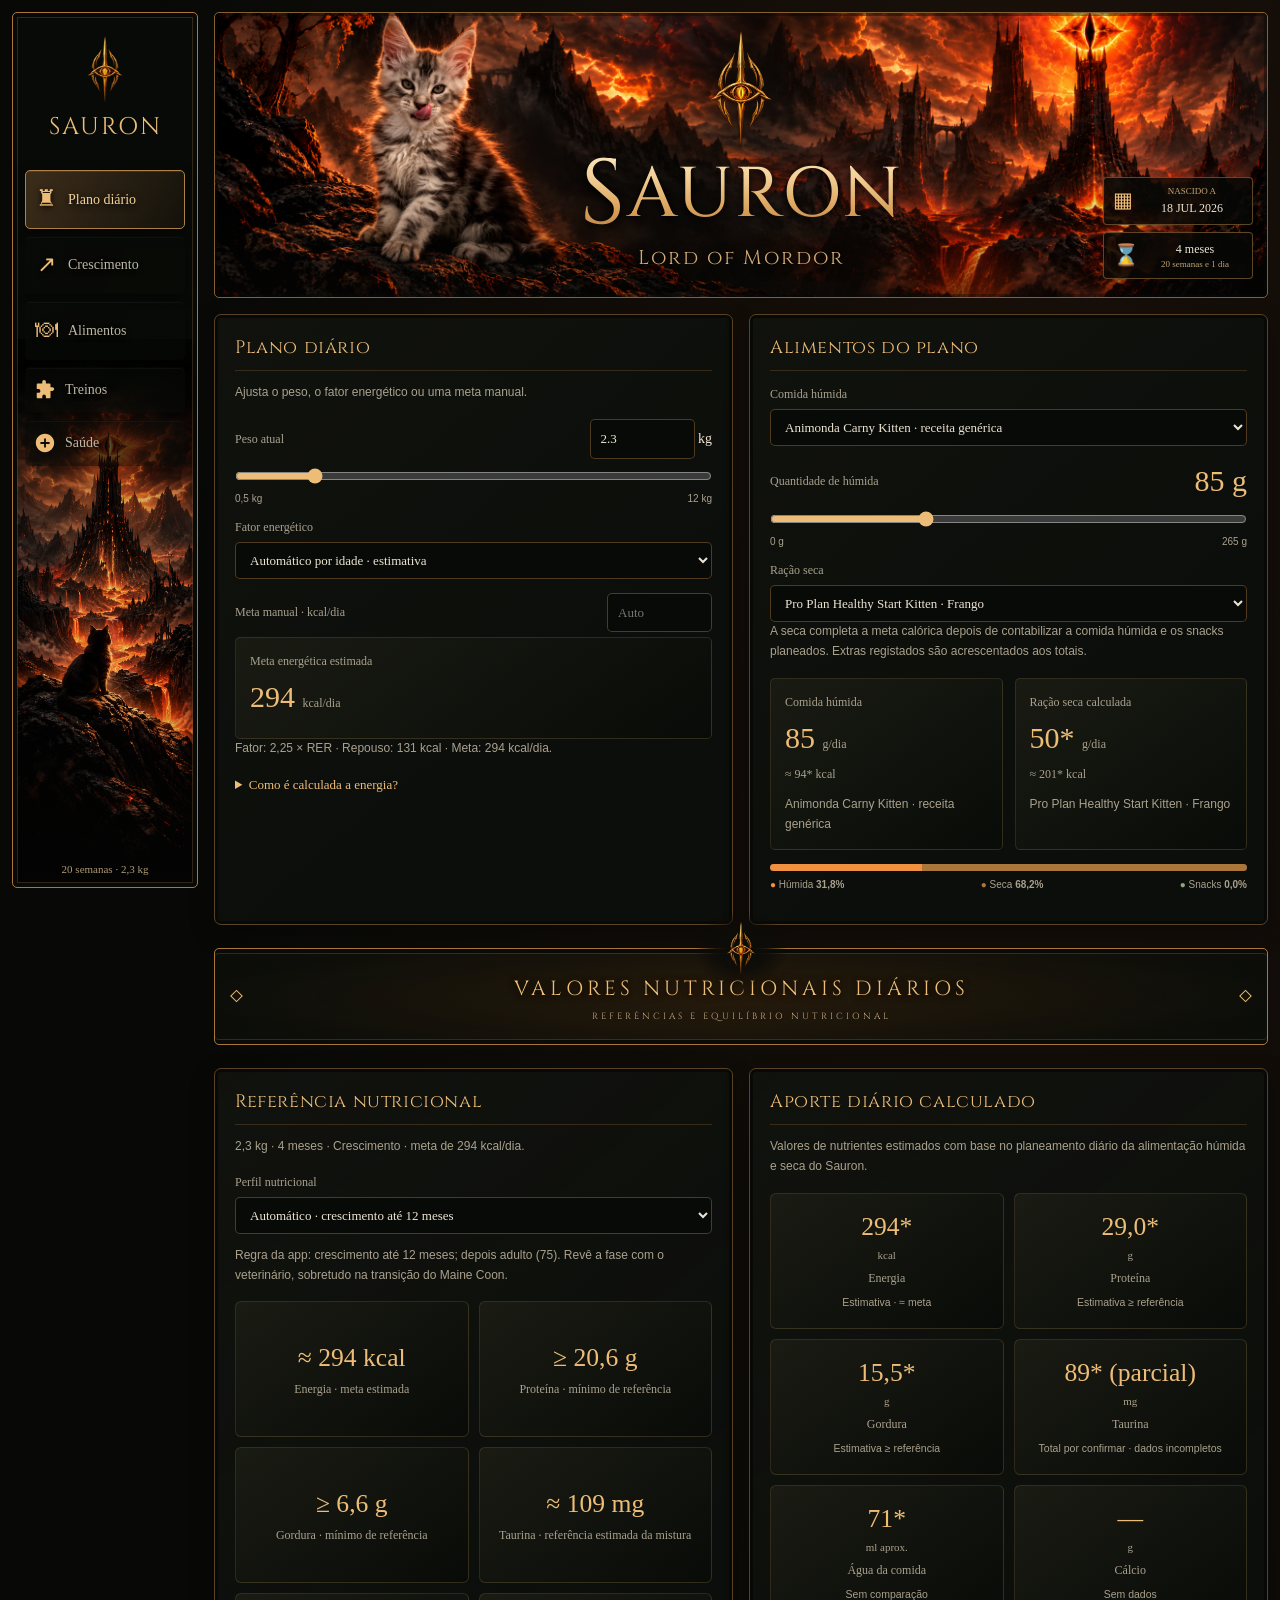
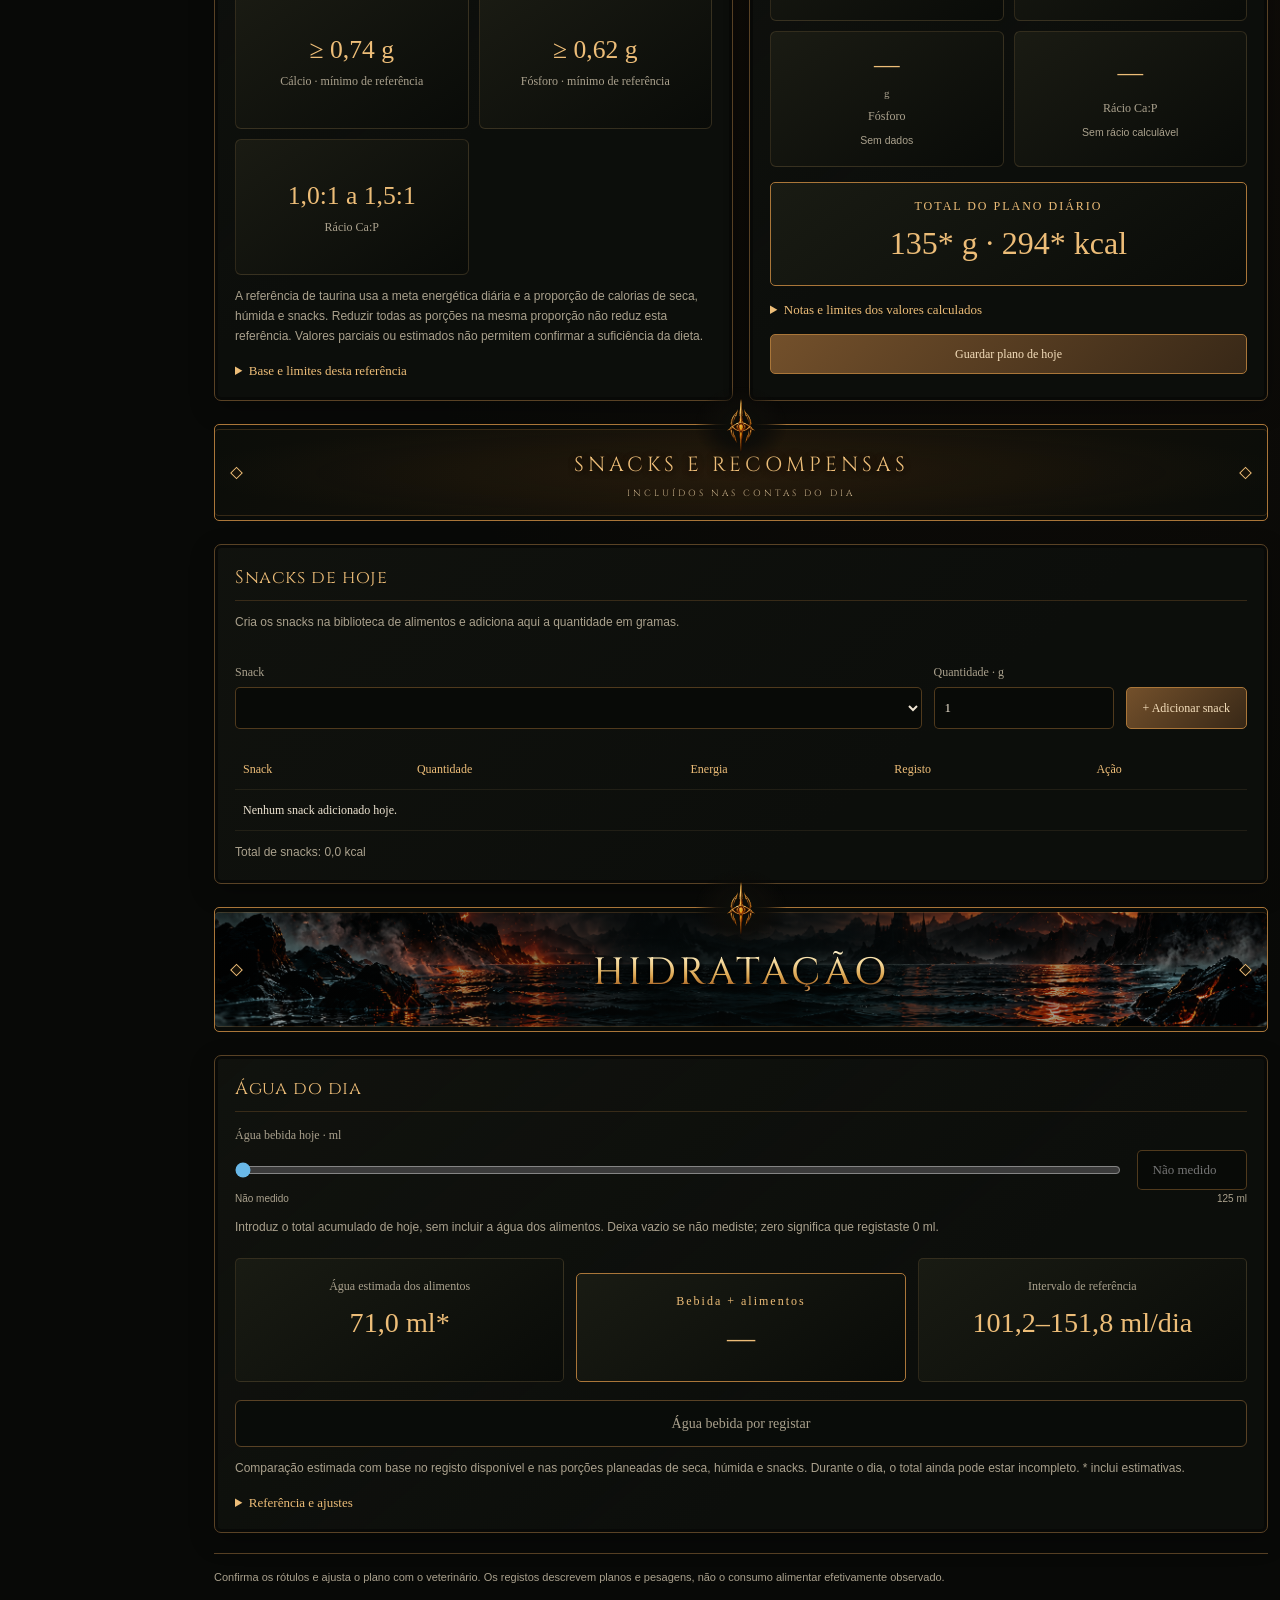
==== Sauron.html @ 5e77c716 "Initial commit" ====
<!DOCTYPE html>
<html lang="pt-PT">
<head>
  <meta charset="UTF-8">
  <meta name="viewport" content="width=device-width, initial-scale=1">

  <title>Sauron · Nutrição e Crescimento</title>

  <link rel="preconnect" href="https://fonts.googleapis.com">
  <link rel="preconnect" href="https://fonts.gstatic.com" crossorigin>
  <link
    href="https://fonts.googleapis.com/css2?family=Cinzel:wght@400;500;600&display=swap"
    rel="stylesheet"
  >

  <link rel="stylesheet" href="./Sauron.css">
</head>

<body>
  <!-- Símbolo partilhado -->
  <svg
    class="royal-symbol-library"
    xmlns="http://www.w3.org/2000/svg"
    aria-hidden="true"
  >
    <defs>
      <symbol id="royal-eye" viewBox="0 0 80 110">
        <image
            href="./sauron-eye.png"
            x="0"
            y="0"
            width="80"
            height="110"
            preserveAspectRatio="xMidYMid meet"
        />
        </symbol>
    </defs>
  </svg>

  <div class="app-shell">

    <!-- MENU LATERAL -->
    <aside class="royal-sidebar" aria-label="Menu do Sauron">
      <div class="royal-brand">
        <svg
            class="royal-emblem"
            viewBox="0 0 80 110"
            aria-hidden="true"
        >
            <use href="#royal-eye"></use>
        </svg>

        <div class="royal-brand-name">SAURON</div>
        </div>

      <nav class="royal-nav" aria-label="Navegação principal">
        <button
          type="button"
          data-tab="plan"
          class="active"
          aria-pressed="true"
        >
          <span aria-hidden="true">♜</span>
          Plano diário
        </button>

        <button
          type="button"
          data-tab="growth"
          aria-pressed="false"
        >
          <span aria-hidden="true">↗</span>
          Crescimento
        </button>

        <button
          type="button"
          data-tab="foods"
          aria-pressed="false"
        >
          <span aria-hidden="true">🍽</span>
          Alimentos
        </button>
        <button
            type="button"
            data-tab="training"
            aria-pressed="false"
            >
            <svg
            class="nav-puzzle"
            viewBox="0 0 24 24"
            fill="currentColor"
            aria-hidden="true"
            >
            <path d="
                M20 13h-2v7a1 1 0 0 1-1 1h-4v-2
                a2 2 0 0 0-4 0v2H4a1 1 0 0 1-1-1v-5h2
                a2 2 0 0 0 0-4H3V6a1 1 0 0 1 1-1h5V3
                a2 2 0 0 1 4 0v2h4a1 1 0 0 1 1 1v3h2
                a2 2 0 0 1 0 4Z
            "/>
            </svg>
            Treinos
            </button>

        <button
          type="button"
          data-tab="health"
          aria-pressed="false"
        >
          <svg class="nav-puzzle" viewBox="0 0 24 24" fill="currentColor" aria-hidden="true">
            <path d="M12 2C6.48 2 2 6.48 2 12s4.48 10 10 10 10-4.48 10-10S17.52 2 12 2zm5 11h-4v4h-2v-4H7v-2h4V7h2v4h4v2z"/>
          </svg>
          Saúde
        </button>
      </nav>

      <div class="royal-sidebar-scene">
        <img
          src="./vertical-banner.png"
          alt="Um gato contempla uma torre numa paisagem vulcânica"
        >

      </div>

      <p class="royal-live">
        <span id="ageWeeks">—</span>
        ·
        <span id="weightTop">—</span>
      </p>
    </aside>

    <!-- CONTEÚDO PRINCIPAL -->
    <main class="app-main">

      <header class="hero royal-hero" id="mainHero">
        <div class="royal-heading">
          <img
            id="headerEye"
            src="./sauron-eye.png"
            alt=""
            aria-hidden="true"
            >

          <h1>Sauron</h1>

          <div class="royal-subtitle">
            Lord of Mordor 
          </div>

        </div>

        <div class="royal-details">
          <div class="royal-badge">
            <span class="royal-badge-icon" aria-hidden="true">▦</span>

            <div>
              <small>NASCIDO A</small>
              <strong>18 JUL 2026</strong>
            </div>
          </div>

          <div class="royal-badge">
            <span class="royal-badge-icon" aria-hidden="true">⌛</span>

            <div>
              <strong id="ageTop">—</strong>
              <small id="weeksTop">—</small>
            </div>
          </div>
        </div>

      </header>

      <p id="appStatus" class="note" role="status"></p>

      <!-- PÁGINA: PLANO -->
      <div class="view plan-grid" data-view="plan" id="view-plan">

        <section class="card" id="planSettings">
          <h2>Plano diário</h2>

          <p class="hint">
            Ajusta o peso, o fator energético ou uma meta manual.
          </p>

          <div class="row">
            <label for="weightInput">Peso atual</label>

            <span>
              <input
                type="number"
                id="weightInput"
                min="0.5"
                max="12"
                step="0.1"
                value="2.3"
              >
              kg
            </span>
          </div>

          <input
            type="range"
            id="weight"
            aria-label="Peso atual em quilogramas"
            min="0.5"
            max="12"
            step="0.1"
            value="2.3"
          >

          <div class="ends">
            <span>0,5 kg</span>
            <span>12 kg</span>
          </div>

          <label for="factor">Fator energético</label>

         <select id="factor">
        <option value="auto">Automático por idade · estimativa</option>

        <option value="3">3,0 × RER · Crescimento rápido / ajuste manual</option>
        <option value="2.7">2,7 × RER</option>
        <option value="2.5">2,5 × RER · Até aos 4 meses</option>
        <option value="2.25">2,25 × RER · Dos 4 aos 6 meses</option>
        <option value="2.2">2,2 × RER</option>
        <option value="2">2,0 × RER · Dos 6 aos 9 meses</option>
        <option value="1.8">1,8 × RER</option>
        <option value="1.75">1,75 × RER · Dos 9 aos 12 meses</option>
        <option value="1.6">1,6 × RER · 12–18 meses</option>
        <option value="1.4">1,4 × RER · 18–24 meses / adulto ativo</option>
        <option value="1.2">1,2 × RER · Adulto esterilizado (manutenção)</option>
        </select>

          <div class="row">
            <label for="customCal">Meta manual · kcal/dia</label>
            <input
              type="number"
              id="customCal"
              min="1"
              step="any"
              placeholder="Auto"
            >
          </div>

        

          <div class="box">
            <div class="lab">Meta energética estimada</div>

            <div class="big">
              <span id="goalCalories">—</span>
              <small>kcal/dia</small>
            </div>
          </div>

          <p id="factorInfo" class="hint"></p>

          <details>
            <summary>Como é calculada a energia?</summary>
            <p class="note">
              RER = 70 × peso em kg elevado a 0,75.
              O modo automático aplica os fatores indicativos
              da v3 conforme a idade. A meta manual substitui
              esse cálculo. Ajusta o plano com o veterinário.
            </p>
          </details>
        </section>

        <section class="card" id="planFood">
          <h2>Alimentos do plano</h2>

          <label for="wetType">Comida húmida</label>
          <select id="wetType"></select>

          <div class="row">
            <label for="wet">Quantidade de húmida</label>
            <span class="big" id="wetLabel">85 g</span>
          </div>

          <input
            type="range"
            id="wet"
            min="0"
            max="400"
            step="5"
            value="85"
          >

          <div class="ends">
        <span>0 g</span>
        <span id="wetMaxLabel">—</span>
        </div>

          <label for="dryType">Ração seca</label>
          <select id="dryType"></select>

          <p class="hint">
            A seca completa a meta calórica depois de contabilizar
            a comida húmida e os snacks planeados.
            Extras registados são acrescentados aos totais.
          </p>

          <div class="grid">
            <div class="box">
              <div class="lab">Comida húmida</div>

              <div class="big">
                <span id="wetGrams">—</span>
                <small>g/dia</small>
              </div>

              <div id="wetEnergy" class="lab">—</div>
              <p id="wetName" class="note"></p>
            </div>

            <div class="box">
              <div class="lab">Ração seca calculada</div>

              <div class="big">
                <span id="dryGrams">—</span>
                <small>g/dia</small>
              </div>

              <div id="dryEnergy" class="lab">—</div>
              <p id="dryName" class="note"></p>
            </div>
          </div>

          <div class="bar" aria-hidden="true">
            <i id="wetBar"></i>
            <i id="dryBar"></i>
            <i id="snackBar"></i>
            </div>

            <div class="ends">
            <span>
                <span style="color: var(--fire)">●</span>
                Húmida <b id="wetPercent">—</b>
            </span>

            <span>
                <span style="color: var(--gold2)">●</span>
                Seca <b id="dryPercent">—</b>
            </span>

            <span>
                <span style="color: #88a879">●</span>
                Snacks <b id="snackPercent">—</b>
            </span>
            </div>

        
        </section>

        <div class="royal-divider">
        <span class="royal-divider-mark" aria-hidden="true">
            <svg viewBox="0 0 80 110" focusable="false">
            <use href="#royal-eye"></use>
            </svg>
        </span>

        <p class="royal-divider-title">
            Valores nutricionais diários
        </p>

        <p class="royal-divider-subtitle">
            Referências e equilíbrio nutricional
        </p>
        </div>

        <section class="card" id="planReference" aria-labelledby="referenceTitle">
          <div class="panel-heading">
            <h2 id="referenceTitle">Referência nutricional</h2>
          </div>
          <p id="referenceSummary" class="hint"></p>
          <label for="nutrientProfile">Perfil nutricional</label>
          <select id="nutrientProfile">
            <option value="auto">Automático · crescimento até 12 meses</option>
            <option value="growth">Crescimento · seleção manual</option>
            <option value="adult75">Adulto · menor necessidade energética (75)</option>
            <option value="adult100">Adulto · necessidade energética padrão (100)</option>
          </select>
          <p id="profileNote" class="note"></p>
          <div class="scroll">
            <table class="nutrition-table reference-table">
              <caption>Equivalentes diários para a meta energética selecionada</caption>
              <thead><tr><th scope="col">Nutriente</th><th scope="col">Referência / dia</th></tr></thead>
              <tbody id="referenceRows"></tbody>
            </table>
          </div>
          <p class="note">
            A referência de taurina usa a meta energética diária
            e a proporção de calorias de seca, húmida e snacks.
            Reduzir todas as porções na mesma proporção não reduz
            esta referência. Valores parciais ou estimados não
            permitem confirmar a suficiência da dieta.
            </p>
          <details class="reference-method">
            <summary>Base e limites desta referência</summary>
            <p class="note">Os nutrientes são calculados a partir dos níveis mínimos recomendados pela FEDIAF por 1000 kcal e da meta energética escolhida. São equivalentes calculados para comparação, não uma prescrição individual nem metas máximas.</p>
            <p class="note">A meta energética mantém os fatores indicativos da app. Esses fatores não são apresentados como recomendações FEDIAF. Não é aplicado um multiplicador extra por raça. A fase de crescimento de um Maine Coon deve ser revista individualmente; os 12 meses são apenas a regra automática desta app.</p>
            <p class="note">Nos perfis adultos, 75 e 100 identificam as colunas FEDIAF de necessidade energética em kcal/kg de peso elevado a 0,67; não são doses diárias fixas. A seleção do perfil não altera a meta energética.</p>
            <p class="note">
  <strong>Porque varia a referência de taurina?</strong><br>
  A FEDIAF distingue alimentos secos de húmidos enlatados.
  No perfil de crescimento, recomenda pelo menos
  250 mg por 1.000 kcal nos secos e
  630 mg por 1.000 kcal nos enlatados.
  São níveis para formulação de alimentos completos,
  não doses diárias fixas específicas para Maine Coons.
</p>

<p class="note">
  A referência superior nos enlatados está relacionada
  com efeitos do processamento e da digestão sobre
  a disponibilidade da taurina, não apenas com
  a quantidade de água do alimento.
</p>

<p class="note">
  <strong>Como calculamos a mistura?</strong><br>
  A app pondera as referências pelas calorias de cada
  formato e aplica o resultado à meta energética diária.
  Esta ponderação é uma aproximação da app, não uma
  fórmula individual validada pela FEDIAF.
  Os snacks entram conforme o formato registado.
</p>

<p class="note">
  Se não existirem porções com calorias válidas,
  usamos provisoriamente a maior referência do perfil.
  Um formato desconhecido também usa a referência
  da húmida. Estas são escolhas prudenciais da app,
  não recomendações adicionais da FEDIAF.
</p>

<p class="note">
  <strong>Referência não significa consumo confirmado.</strong><br>
  A taurina adicionada indicada nos aditivos não corresponde
  necessariamente à taurina total do alimento.
  Quando faltam dados ou existe uma estimativa de taurina
  natural, a comparação mantém essa incerteza.
</p>

<p class="note">
  <a
    href="https://europeanpetfood.org/wp-content/uploads/2025/09/FEDIAF-Nutritional-Guidelines_2025-ONLINE.pdf#page=60"
    target="_blank"
    rel="noopener noreferrer"
  >
    Porque diferem os formatos? FEDIAF 2025 · secção 7.3,
    página 60
  </a>
</p>
            <p class="note"><a href="https://europeanpetfood.org/wp-content/uploads/2025/09/FEDIAF-Nutritional-Guidelines_2025-ONLINE.pdf" target="_blank" rel="noopener noreferrer">Fonte: FEDIAF 2025 · tabela III-4b, página 19</a></p>
          </details>
        </section>

        <section class="card" id="planNutrients" aria-labelledby="intakeTitle">
          <div class="panel-heading">
            <h2 id="intakeTitle">Aporte diário calculado</h2>
          </div>
          <p class="hint">Valores de nutrientes estimados com base no planeamento diário da alimentação húmida e seca do Sauron.</p>
          <div class="scroll">
            <table class="nutrition-table intake-table">
              <caption>Aporte do plano e comparação numérica</caption>
              <thead><tr><th scope="col">Nutriente</th><th scope="col">Aporte / dia</th><th scope="col">Leitura</th></tr></thead>
              <tbody>
                <tr><th scope="row">Energia</th><td><b id="calories">—</b> kcal</td><td id="checkEnergy">—</td></tr>
                <tr><th scope="row">Proteína</th><td><b id="protein">—</b> g</td><td id="checkProtein">—</td></tr>
                <tr><th scope="row">Gordura</th><td><b id="fat">—</b> g</td><td id="checkFat">—</td></tr>
                <tr><th scope="row">Taurina</th><td><b id="taurine">—</b> mg</td><td id="checkTaurine">—</td></tr>
                <tr><th scope="row">Água da comida</th><td><b id="water">—</b> ml aprox.</td><td id="checkWater">Sem comparação</td></tr>
                <tr><th scope="row">Cálcio</th><td><b id="calcium">—</b> g</td><td id="checkCalcium">—</td></tr>
                <tr><th scope="row">Fósforo</th><td><b id="phosphorus">—</b> g</td><td id="checkPhosphorus">—</td></tr>
                <tr><th scope="row">Rácio Ca:P</th><td><b id="ratio">—</b></td><td id="checkRatio">—</td></tr>
              </tbody>
            </table>
          </div>
          <div class="box total">
            <div class="lab">TOTAL DO PLANO DIÁRIO</div>
            <div class="big"><span id="totalGrams">—</span> g · <span id="totalCalories">—</span> kcal</div>
          </div>
          <details class="reference-method">
        <summary>Notas e limites dos valores calculados</summary>

        <p class="note nutrition-legend">
            * inclui estimativas. “Parcial” significa que faltam dados;
            não equivale a uma carência. A comparação não avalia todos
            os nutrientes nem valida a dieta completa.
        </p>

        <p id="notice" class="note" role="status"></p>
        </details>
                    <button type="button" id="savePlan">Guardar plano de hoje</button>
        </section>

        <div class="royal-divider" id="snackDivider">
  <span class="royal-divider-mark" aria-hidden="true">
    <svg viewBox="0 0 80 110" focusable="false">
      <use href="#royal-eye"></use>
    </svg>
  </span>

  <p class="royal-divider-title">
    Snacks e recompensas
  </p>

  <p class="royal-divider-subtitle">
    Incluídos nas contas do dia
  </p>
</div>

        <section class="card full" id="planSnacks"
                 aria-labelledby="snacksTitle">
          <h2 id="snacksTitle">Snacks de hoje</h2>

          <p class="hint">
            Cria os snacks na biblioteca de alimentos e adiciona aqui
            a quantidade em gramas.
          </p>

          <form id="snackForm">
            <div>
                <label for="snackFood">Snack</label>
                <select id="snackFood" required></select>
            </div>

            <div>
                <label for="snackGrams">Quantidade · g</label>
                <input
                id="snackGrams"
                type="number"
                min="0.1"
                max="1000"
                step="any"
                value="1"
                required
                >
            </div>

            <button type="submit" id="addSnackButton">
                + Adicionar snack
            </button>
            </form>

            <div class="scroll snack-table">
            <table>
                <thead>
                <tr>
                    <th>Snack</th>
                    <th>Quantidade</th>
                    <th>Energia</th>
                    <th>Registo</th>
                    <th>Ação</th>
                </tr>
                </thead>
                <tbody id="snackRows"></tbody>
            </table>
            </div>

            <p id="snackSummary" class="note" aria-live="polite"></p>
        </section>

        <!-- SEPARADOR: HIDRATAÇÃO -->
        <div class="royal-divider" id="hydrationDivider">
          <span class="royal-divider-mark" aria-hidden="true">
            <svg viewBox="0 0 80 110" focusable="false">
              <use href="#royal-eye"></use>
            </svg>
          </span>

          <h2 class="royal-divider-title">
            Hidratação
          </h2>

        </div>

        <section class="card full" id="hydrationPanel"
         aria-labelledby="hydrationTitle">
            <h2 id="hydrationTitle">Água do dia</h2>

            <label for="waterDrunk">Água bebida hoje · ml</label>

            <div class="water-input-row">
            <input
                id="waterSlider"
                type="range"
                min="0"
                max="500"
                step="1"
                value="0"
                aria-label="Quantidade de água bebida em mililitros"
                >

                <input
                    id="waterDrunk"
                    type="number"
                    min="0"
                    step="any"
                    placeholder="Não medido"
                >
                </div>

                <div class="ends">
                <span id="waterSliderValue">Não medido</span>
                <span id="waterSliderMax">500 ml</span>
                </div>

            <p class="note">
                Introduz o total acumulado de hoje, sem incluir a água dos alimentos.
                Deixa vazio se não mediste; zero significa que registaste 0 ml.
            </p>

            <div class="hydration-stats">
                <div class="box">
                <div class="lab">Água estimada dos alimentos</div>
                <div class="big" id="hydrationFood">—</div>
                </div>

                <div class="box total">
                <div class="lab">Bebida + alimentos</div>
                <div class="big" id="hydrationTotal">—</div>
                </div>

                <div class="box">
                <div class="lab">Intervalo de referência</div>
                <div class="big" id="hydrationReference">—</div>
                </div>
            </div>

            <p id="hydrationStatus"
                class="hydration-status"
                role="status"
                aria-live="polite">—</p>

            <p class="note">
                Comparação estimada com base no registo disponível e nas porções
                planeadas de seca, húmida e snacks. Durante o dia, o total ainda
                pode estar incompleto. * inclui estimativas.
            </p>

            <details class="reference-method">
                <summary>Referência e ajustes</summary>

                <p id="hydrationBasis" class="note"></p>

                <p class="note">
                Se tiveres um intervalo individual indicado pelo veterinário,
                preenche os dois limites abaixo em ml/dia.
                Deixa ambos vazios para usar a referência geral.
                </p>

                <div class="grid">
                <div>
                    <label for="waterRefLow">Limite inferior · ml/dia</label>
                    <input
                    id="waterRefLow"
                    type="number"
                    min="0.1"
                    step="any"
                    placeholder="Automático"
                    >
                </div>

                <div>
                    <label for="waterRefHigh">Limite superior · ml/dia</label>
                    <input
                    id="waterRefHigh"
                    type="number"
                    min="0.1"
                    step="any"
                    placeholder="Automático"
                    >
                </div>
                </div>

                <p class="note">
                Esta comparação não diagnostica desidratação.
                “Acima da referência” não significa que devas restringir a água.
                O intervalo personalizado mantém-se até o alterares.
                </p>

                <p class="note">
                <a
                    href="https://www.msdvetmanual.com/management-and-nutrition/nutrition-small-animals/nutritional-requirements-of-small-animals"
                    target="_blank"
                    rel="noopener noreferrer"
                >Fonte: MSD Veterinary Manual · Água</a>
                </p>
            </details>
    </section>
      </div>

      <!-- PÁGINA: ALIMENTOS -->
      <div
        class="view foods-grid"
        data-view="foods"
        id="view-foods"
        hidden
      >
      <header class="training-hero food-hero full">
        <img src="./sauron-eye.png" class="training-hero-eye" alt="" aria-hidden="true">

        <h1>O Banquete de Sauron</h1>

        <div class="training-title-divider" aria-hidden="true">
          <span></span>
        </div>

        <p>"One bowl to rule them all."</p>
      </header>

        <section class="card full">
          <h2>Biblioteca de alimentos</h2>

          <p class="hint">
            Valores por porção: 85 g para comida húmida,
            100 g para ração seca e 1 g para snacks.
            * indica valores estimados.
            Campos vazios significam desconhecido, não zero.
            A proteína é apresentada em g e a taurina em mg por porção.
            </p>

          <button type="button" id="addFood">+ Novo alimento</button>

          <div class="scroll">
            <table>
              <thead>
                <tr>
                    <th>Alimento</th>
                    <th>Tipo</th>
                    <th>Porção</th>
                    <th>Energia</th>
                    <th>Proteína</th>
                    <th>Taurina declarada</th>
                    <th>Taurina natural</th>
                    <th>Taurina total</th>
                    <th>Ação</th>
                </tr>
              </thead>
              <tbody id="foodRows"></tbody>
            </table>
          </div>
        </section>

        <section class="card full" id="foodEditor" hidden>
          <h2 id="editorTitle">Adicionar alimento</h2>

          <form id="foodForm">
            <div class="grid">
              <div>
                <label for="fName">Nome</label>
                <input id="fName" type="text" required>
              </div>

              <div>
                <label for="fType">Tipo</label>
                <select id="fType">
                  <option value="wet">Húmida</option>
                  <option value="dry">Seca</option>
                  <option value="snack">Snack</option>
                </select>
              </div>

              <div id="snackFormatField" hidden>
                <label for="fSnackFormat">Formato do snack</label>
                <select id="fSnackFormat">
                    <option value="dry">Seco</option>
                    <option value="wet">Húmido / cremoso</option>
                </select>
                <p class="note">
                    Usado na referência estimada de taurina.
                </p>
                </div>

              <div>
                <label for="fKcal">Energia · kcal/100 g</label>
                <input id="fKcal" type="number" min="0.01" step="any" required>
              </div>

              <div>
                <label for="fProtein">Proteína · %</label>
                <input id="fProtein" type="number" min="0" max="100" step="any" required>
              </div>

              <div>
                <label for="fFat">Gordura · %</label>
                <input id="fFat" type="number" min="0" max="100" step="any" required>
              </div>

              <div>
                <label for="fMoisture">Humidade · %</label>
                <input id="fMoisture" type="number" min="0" max="100" step="any" required>
              </div>

              <div>
                <label for="fTaurineDeclared">
                    Taurina declarada · mg/kg
                </label>

                <input
                    id="fTaurineDeclared"
                    type="number"
                    min="0"
                    step="any"
                    placeholder="Valor indicado no rótulo"
                >
                </div>

                <div>
                <label for="fTaurineKind">
                    O valor declarado corresponde a…
                </label>

                <select id="fTaurineKind">
                    <option value="added">Taurina adicionada</option>
                    <option value="total">Taurina total</option>
                </select>
                </div>

                <div>
                <label for="fTaurineNatural">
                    Taurina natural estimada · mg/kg *
                </label>

                <input
                    id="fTaurineNatural"
                    type="number"
                    min="0"
                    step="any"
                    placeholder="Desconhecida"
                >
                </div>

                <div>
                <label for="fTaurine">
                    Taurina total calculada · mg/kg
                </label>

                <input
                    id="fTaurine"
                    type="text"
                    readonly
                    placeholder="—"
                >
                </div>

              <div>
                <label for="fCalcium">Cálcio · %</label>
                <input id="fCalcium" type="number" min="0" max="100" step="any" placeholder="Desconhecido">
              </div>

              <div>
                <label for="fPhosphorus">Fósforo · %</label>
                <input id="fPhosphorus" type="number" min="0" max="100" step="any" placeholder="Desconhecido">
              </div>

              <div>
                <label for="fStatus">Origem dos dados</label>
                <select id="fStatus">
                  <option value="estimated">Estimados</option>
                  <option value="label">Rótulo</option>
                </select>
              </div>

              <div class="full">
                <label for="fUrl">Link da loja · opcional</label>
                <input id="fUrl" type="url" maxlength="500" placeholder="https://...">
              </div>
            </div>

            <p class="note">
                Assinala “Estimado” em cada valor que não venha do rótulo.
                A taurina natural é sempre tratada como estimativa.
                Quando o valor declarado corresponde à taurina adicionada,
                o total resulta da soma das duas parcelas.
                Se faltar uma parcela, o resultado aparece como parcial.
                Esta versão ainda não calcula taurina a partir dos ingredientes.
                </p>

            <button type="submit">Guardar alimento</button>
            <button type="button" id="cancelFood">Cancelar</button>
          </form>
        </section>
      </div>

      <!-- PÁGINA: CRESCIMENTO -->
      <div
        class="view growth-grid"
        data-view="growth"
        id="view-growth"
        hidden
      >
        <header class="training-hero growth-hero full" aria-labelledby="growthTitle">
          <img src="./sauron-eye.png" class="training-hero-eye" alt="" aria-hidden="true">
          <h1 id="growthTitle">A Ascensão de Sauron</h1>
          <div class="training-title-divider" aria-hidden="true"><span></span></div>
          <p>"A great power shall rise."</p>
        </header>

        <section class="card">
          <h2>Diário de crescimento</h2>

          <form id="weightForm">
            <label for="logDate">Data da pesagem</label>
            <input id="logDate" type="date" required>

            <label for="logWeight">Peso medido · kg</label>
            <input
              id="logWeight"
              type="number"
              min="0.1"
              max="20"
              step="any"
              required
            >

            <button type="submit">Registar peso</button>
          </form>

          <p class="note">
            Os dados ficam neste navegador e não são
            sincronizados automaticamente com outros dispositivos.
          </p>
        </section>

        <section class="card">
          <h2>Evolução do peso</h2>
          <div class="chart-filters" id="chartFilters">
            <button type="button" data-range="1m">1 mês</button>
            <button type="button" data-range="6m">6 meses</button>
            <button type="button" data-range="1y">1 ano</button>
            <button type="button" data-range="all" class="active">Tudo</button>
          </div>
          <div id="chartArea"></div>


        </section>

        <section class="card full">
          <h2>Histórico de pesagens</h2>

          <div class="scroll">
            <table>
              <thead>
                <tr>
                  <th>Data</th>
                  <th>Peso</th>
                  <th>Ação</th>
                </tr>
              </thead>
              <tbody id="weightRows"></tbody>
            </table>
          </div>

          <h2>Planos guardados</h2>

          <div class="scroll">
            <table>
              <thead>
                <tr>
                  <th>Data</th>
                  <th>Peso</th>
                  <th>Húmida</th>
                  <th>Seca</th>
                  <th>Energia</th>
                </tr>
              </thead>
              <tbody id="planRows"></tbody>
            </table>
          </div>
        </section>
      </div>

      <!-- PÁGINA: TREINOS -->
      <div class="view training-view" data-view="training" id="view-training" hidden>
        <header class="training-hero" aria-labelledby="trainingTitle">
          <img src="./sauron-eye.png" class="training-hero-eye" alt="" aria-hidden="true">
          <h1><span class="training-initial">T</span>reinos do <span class="training-initial">S</span>auron</h1>

        <div class="training-title-divider" aria-hidden="true">
        <span></span>
        </div>

        <p>"Let all Middle-earth witness his rise."</p>
        </header>

        <div class="training-stats" aria-label="Resumo dos treinos">
  <div class="box">
    <img
      class="training-status-image"
      src="./treinos-categoria/em-aprendizagem.png"
      alt=""
    >
    <div>
      <b id="trainingLearningCount">0</b>
      <small>Em aprendizagem</small>
    </div>
  </div>

  <div class="box">
    <img
      class="training-status-image"
      src="./treinos-categoria/dominado.png"
      alt=""
    >
    <div>
      <b id="trainingMasteredCount">0</b>
      <small>Dominados · nível 5</small>
    </div>
  </div>

  <div class="box">
    <img
      class="training-status-image"
      src="./treinos-categoria/por-comecar.png"
      alt=""
    >
    <div>
      <b id="trainingPlannedCount">0</b>
      <small>Por começar</small>
    </div>
  </div>
</div>

        <div class="training-toolbar">
          <div class="training-filters" role="group" aria-label="Filtrar truques">
            <button type="button" data-training-filter="all" aria-pressed="true" class="active">Todos</button>
            <button type="button" data-training-filter="planned" aria-pressed="false">Por começar</button>
            <button type="button" data-training-filter="learning" aria-pressed="false">Em aprendizagem</button>
            <button type="button" data-training-filter="mastered" aria-pressed="false">Dominados</button>
            <button type="button" data-training-filter="archived" aria-pressed="false">Arquivados</button>
          </div>
          <button type="button" id="newTrickButton">+ Novo truque</button>
        </div>

        <div class="training-layout">
          <div id="trainingCards" class="training-cards" aria-label="Truques do Sauron"></div>

          <aside class="training-journal" aria-label="Registo de sessões">
            <section class="card">
              <h2 id="trainingSessionTitle">Sessão de treino</h2>
              <form id="trainingSessionForm">
                <label for="trainingTrick">Truque selecionado</label>
                <select id="trainingTrick" required></select>

                <div class="training-fields">
                  <div><label for="trainingDate">Data</label><input id="trainingDate" type="date" required></div>
                  <fieldset class="training-duration">
                    <legend>Duração · min : seg</legend>
                    <div class="training-duration-inputs">
                      <input id="trainingMinutes" aria-label="Minutos" type="number" min="0" max="240" step="1" value="3" required>
                      <span aria-hidden="true">:</span>
                      <input id="trainingSeconds" aria-label="Segundos" type="number" min="0" max="59" step="1" value="0" required>
                    </div>
                  </fieldset>
                </div>

                <div class="training-attempts">
                  <div><label for="trainingAttempts">Tentativas</label><input id="trainingAttempts" type="number" min="1" max="999" step="1" value="5" required></div>
                  <div><label for="trainingIndependent">Ao sinal</label><input id="trainingIndependent" type="number" min="0" max="999" step="1" value="0" required></div>
                  <div><label for="trainingAssisted">Guiadas</label><input id="trainingAssisted" type="number" min="0" max="999" step="1" value="0" required></div>
                </div>
                <p id="trainingAttemptHint" class="note" aria-live="polite"></p>
                <p class="note">Ao sinal: respondeu à palavra ou gesto combinado. <br />
                    Guiada: seguiu um snack ou outro incentivo. <br /><br />
                    Dar uma recompensa depois não torna a execução guiada.</p>
                <fieldset class="training-methods">
                  <legend>Nesta sessão</legend>
                  <label class="source-toggle"><input id="trainingUsedClicker" type="checkbox">Usámos clicker</label>
                  <label class="source-toggle"><input id="trainingUsedFood" type="checkbox">Demos recompensa alimentar</label>
                  <p id="trainingMethodHint" class="note"></p>
                </fieldset>

                <label for="trainingContext">Contexto</label>
                <input id="trainingContext" type="text" maxlength="100" placeholder="Ex.: sala tranquila, corredor, com distrações">

                <label for="trainingRewardFood">Recompensa · opcional</label>
                <select id="trainingRewardFood"><option value="">Sem snack registado</option></select>
                <label for="trainingRewardGrams">Quantidade da recompensa · g</label>
                <input id="trainingRewardGrams" type="number" min="0.1" max="1000" step="any" placeholder="Ex.: 2" disabled>

                <label class="source-toggle training-reward-toggle">
                  <input id="trainingRewardToDiary" type="checkbox" disabled>
                  Adicionar como extra aos snacks de hoje
                </label>
                <p id="trainingRewardHint" class="note">Assinala apenas se esta recompensa ainda não estiver contabilizada no plano diário.</p>

                <label for="trainingSessionNotes">Notas · opcional</label>
                <textarea id="trainingSessionNotes" rows="2" maxlength="600" placeholder="O que resultou nesta sessão?"></textarea>
                <button type="submit" id="saveTrainingSession">Guardar sessão</button>
                <button type="button" id="cancelTrainingSession" class="ghost" hidden>Cancelar edição</button>
                <p id="trainingFormStatus" class="note" role="status" aria-live="polite"></p>
              </form>
            </section>

            <section class="card">
              <div class="training-history-heading">
                <h2 id="trainingHistoryTitle">Últimas sessões</h2>
                <button type="button" id="trainingHistoryReset" class="ghost" hidden>Todos</button>
              </div>
              <div id="trainingHistory"></div>
              <button type="button" id="trainingHistoryMore" class="ghost" hidden>Mostrar mais</button>
            </section>
          </aside>
        </div>

        <section class="card training-levels">
          <h2>Níveis de aprendizagem</h2>
          <ol>
  <li>
    <img class="training-legend-image"
         src="./treinos-niveis/nivel-1.png"
         alt="Nível 1">
    <div>
      <strong>Descobrir</strong>
      <small>Primeiras tentativas e interesse.</small>
    </div>
  </li>

  <li>
    <img class="training-legend-image"
         src="./treinos-niveis/nivel-2.png"
         alt="Nível 2">
    <div>
      <strong>Com ajuda</strong>
      <small>Executa seguindo um incentivo.</small>
    </div>
  </li>

  <li>
    <img class="training-legend-image"
         src="./treinos-niveis/nivel-3.png"
         alt="Nível 3">
    <div>
      <strong>Ao sinal</strong>
      <small>Responde ao gesto ou à palavra.</small>
    </div>
  </li>

  <li>
    <img class="training-legend-image"
         src="./treinos-niveis/nivel-4.png"
         alt="Nível 4">
    <div>
      <strong>Consistente</strong>
      <small>Repete com fiabilidade em várias sessões.</small>
    </div>
  </li>

  <li>
    <img class="training-legend-image"
         src="./treinos-niveis/nivel-5.png"
         alt="Nível 5">
    <div>
      <strong>Dominado</strong>
      <small>Responde em diferentes contextos.</small>
    </div>
  </li>
</ol>

          <p class="note">O nível descreve o comportamento observado. As sugestões da app são orientativas: confirma a subida ou ajusta o nível ao editar o truque.</p>
          <details class="reference-method">
  <summary>Como funciona o progresso?</summary>

  <p class="note">
    <strong>O que registamos</strong><br>
    Ao sinal: executou com a palavra ou gesto combinado.
    Guiada: executou seguindo um snack ou outro incentivo.
    Sem execução: ainda não conseguiu nessa tentativa.
    Usar clicker ou recompensar depois não torna uma execução guiada.
  </p>

  <p class="note">
    <strong>A barra de progresso</strong><br>
    Combina prática e resultados recentes:
    até 10 pontos pela prática, com 2 pontos por dia com sessão;
    e até 90 pontos pela aprendizagem, calculados pelas últimas
    5 sessões. Nesta parte, cada execução ao sinal conta por inteiro,
    cada execução guiada conta 40% e cada tentativa sem execução
    conta 0%.
  </p>

  <p class="note">
    A prática permite reconhecer que o truque já foi trabalhado,
    mesmo sem grandes resultados. A barra pode subir ou descer
    conforme o desempenho recente. Clicker e recompensas ficam
    registados, mas não retiram pontos.
  </p>

  <p class="note">
    <strong>Quando sugerimos subir de nível?</strong><br>
    Nível 1 · Descobrir: existe pelo menos uma sessão.<br>
    Nível 2 · Com ajuda: pelo menos 5 tentativas, com 60% de
    execuções conseguidas, ao sinal ou guiadas.<br>
    Nível 3 · Ao sinal: pelo menos 5 tentativas, com 80%
    de execuções ao sinal.<br>
    Para os níveis 2 e 3, usamos até 5 sessões recentes.
  </p>

  <p class="note">
    Nível 4 · Consistente: as 3 sessões mais recentes têm,
    cada uma, pelo menos 3 tentativas e 80% de execuções
    ao sinal, distribuídas por pelo menos 2 dias.<br>
    Nível 5 · Dominado: nas últimas 12 sessões, existem pelo menos
    3 contextos diferentes, cada um com um total mínimo de
    3 tentativas e 80% de execuções ao sinal.
    Usa descrições consistentes, como “sala tranquila”
    ou “corredor com distrações”.
  </p>

  <p class="note">
    <strong>Tu confirmas a conquista.</strong><br>
    As sugestões avaliam a passagem ao nível seguinte.
    A barra não altera o nível automaticamente:
    confirma a subida quando corresponder ao que observas,
    ou ajusta o nível ao editar o truque.
    Estes critérios são escolhas da app, não uma escala
    de aprendizagem validada.
  </p>
</details>
        </section>

        <dialog id="trainingTrickDialog" class="training-dialog" aria-labelledby="trainingTrickEditorTitle">
          <form id="trainingTrickForm">
            <h2 id="trainingTrickEditorTitle">Novo truque</h2>
            <label for="trainingTrickName">Nome</label><input id="trainingTrickName" type="text" maxlength="80" required>
            <div class="training-fields">
            <select id="trainingTrickIcon">
            <option value="sit">Sentar</option>
            <option value="lie">Deitar</option>
            <option value="recall">Vir ao nome</option>
            <option value="wait">Esperar</option>
            <option value="roll">Rebolar</option>
            <option value="paw">Dar a pata</option>
            <option value="stand">Ficar de pé</option>
            <option value="meow">Miar</option>
            <option value="disc">Apanhar o disco</option>
            <option value="shoulder">Saltar para o ombro</option>
            <option value="greet">Cumprimentar pessoas</option>
            <option value="carrier">Transportadora · símbolo genérico</option>
            <option value="star">Outro · símbolo genérico</option>
            </select>              
            <div><label for="trainingTrickLevel">Nível atual</label><select id="trainingTrickLevel"><option value="0">Por começar</option><option value="1">1 · Descobrir</option><option value="2">2 · Com ajuda</option><option value="3">3 · Ao sinal</option><option value="4">4 · Consistente</option><option value="5">5 · Dominado</option></select></div>
            </div>
            <label for="trainingTrickCue">Sinal ou palavra · opcional</label><input id="trainingTrickCue" type="text" maxlength="80" placeholder="Ex.: senta">
            <label for="trainingTrickNotes">Objetivo / descrição</label><textarea id="trainingTrickNotes" rows="3" maxlength="600" placeholder="O que queremos que ele consiga fazer?"></textarea>
            <label class="source-toggle"><input id="trainingTrickArchived" type="checkbox">Arquivar este truque, mantendo o histórico</label>
            <p id="trainingTrickError" class="note" role="status"></p>
            <div class="training-dialog-actions"><button type="submit">Guardar truque</button><button type="button" id="cancelTrickButton" class="ghost">Cancelar</button></div>
          </form>
        </dialog>
      </div>

      <!-- PÁGINA: SAÚDE -->
      <div class="view health-grid" data-view="health" id="view-health" hidden>

        <!-- Banner Saúde: partilha o estilo da banner de Treinos -->
        <header class="training-hero health-hero full" aria-labelledby="healthTitle">
          <img src="./sauron-eye.png" class="training-hero-eye" alt="" aria-hidden="true">
          <h1 id="healthTitle">Sauron, O Imortal</h1>
          <div class="training-title-divider" aria-hidden="true"><span></span></div>
          <p>"Even the Dark Lord must guard his strength."</p>
        </header>

        <section class="card full" id="healthOverview">
          <h2>Próximos eventos</h2>
          <div id="healthNextUp"></div>
        </section>

        <!-- IDENTIFICAÇÃO MÉDICA -->
        <div class="royal-divider full">
          <span class="royal-divider-mark" aria-hidden="true">
            <svg viewBox="0 0 80 110" focusable="false"><use href="#royal-eye"></use></svg>
          </span>
          <p class="royal-divider-title">Identificação Médica</p>
          <p class="royal-divider-subtitle">Dados de identificação e estado clínico</p>
        </div>

        <section class="card full" id="identityCard">
          <h2>Identificação do Sauron</h2>
          <div id="identityDisplay"></div>
          <button type="button" id="editIdentityBtn">Editar identificação</button>
          <form id="identityForm" hidden>
            <div class="grid">
              <div><label for="idCommonName">Nome comum</label><input id="idCommonName" type="text" maxlength="80"></div>
              <div><label for="idRegisteredName">Nome registado (SIAC/Pedigree)</label><input id="idRegisteredName" type="text" maxlength="120"></div>
              <div><label for="idBreed">Raça</label><input id="idBreed" type="text" maxlength="80"></div>
              <div><label for="idSex">Sexo</label>
                <select id="idSex">
                  <option value="Macho">Macho</option>
                  <option value="Fêmea">Fêmea</option>
                </select>
              </div>
              <div><label for="idBirthDate">Data de nascimento</label><input id="idBirthDate" type="date"></div>
              <div><label for="idMicrochip">Número de microchip</label><input id="idMicrochip" type="text" maxlength="20" placeholder="Preencher a partir do documento SIAC"></div>
              <div><label for="idSiac">Estado SIAC</label>
                <select id="idSiac">
                  <option value="">Desconhecido</option>
                  <option value="Registado">Registado</option>
                  <option value="Não registado">Não registado</option>
                  <option value="Pendente">Pendente</option>
                </select>
              </div>
              <div><label for="idNeutered">Esterilizado</label>
                <select id="idNeutered">
                  <option value="">Desconhecido</option>
                  <option value="sim">Sim</option>
                  <option value="nao">Não</option>
                </select>
              </div>
              <div><label for="idNeuteringDate">Data de esterilização</label><input id="idNeuteringDate" type="date"></div>
              <div><label for="idBloodType">Tipo sanguíneo</label>
                <select id="idBloodType">
                  <option value="">Desconhecido</option>
                  <option value="A">A</option>
                  <option value="B">B</option>
                  <option value="AB">AB</option>
                </select>
              </div>
              <div><label for="idAllergies">Alergias conhecidas</label><input id="idAllergies" type="text" maxlength="200" placeholder="Nenhuma conhecida / Desconhecido"></div>
            </div>
            <label for="idNotes">Notas clínicas · opcional</label>
            <textarea id="idNotes" rows="2" maxlength="500"></textarea>
            <button type="submit">Guardar identificação</button>
            <button type="button" id="cancelIdentity">Cancelar</button>
          </form>
        </section>

        <!-- VACINAÇÃO -->
        <div class="royal-divider full">
          <span class="royal-divider-mark" aria-hidden="true">
            <svg viewBox="0 0 80 110" focusable="false"><use href="#royal-eye"></use></svg>
          </span>
          <p class="royal-divider-title">Vacinação</p>
          <p class="royal-divider-subtitle">Protocolo vacinal e reforços</p>
        </div>

        <section class="card full">
          <h2>Registo de vacinas</h2>
          <p class="hint">Regista cada vacina com a data de administração e a data do próximo reforço. Deixa as datas vazias se ainda não tens a informação.</p>
          <button type="button" id="addVaccine">+ Nova vacina</button>
          <div class="scroll">
            <table class="health-table">
              <thead>
                <tr>
                  <th scope="col">Vacina</th>
                  <th scope="col">Administrada</th>
                  <th scope="col">Consulta agendada</th>
                  <th scope="col">Próximo reforço</th>
                  <th scope="col">Produto / Lote</th>
                  <th scope="col">Estado</th>
                  <th scope="col">Ação</th>
                </tr>
              </thead>
              <tbody id="vaccineRows"></tbody>
            </table>
          </div>
        </section>

        <!-- DESPARASITAÇÃO -->
        <div class="royal-divider full">
          <span class="royal-divider-mark" aria-hidden="true">
            <svg viewBox="0 0 80 110" focusable="false"><use href="#royal-eye"></use></svg>
          </span>
          <p class="royal-divider-title">Desparasitação</p>
          <p class="royal-divider-subtitle">Tratamentos internos e externos</p>
        </div>

        <section class="card full">
          <h2>Registo de desparasitação</h2>
          <p class="hint">Interna (oral/injetável) contra parasitas intestinais; externa (antipulgas, carraças).</p>
          <button type="button" id="addDeworming">+ Nova desparasitação</button>
          <div class="scroll">
            <table class="health-table">
              <thead>
                <tr>
                  <th scope="col">Tratamento</th>
                  <th scope="col">Data</th>
                  <th scope="col">Próximo</th>
                  <th scope="col">Produto</th>
                  <th scope="col">Estado</th>
                  <th scope="col">Ação</th>
                </tr>
              </thead>
              <tbody id="dewormingRows"></tbody>
            </table>
          </div>
        </section>

        <!-- HEALTH EDITOR (shared for vaccines/deworming) -->
        <section class="card full" id="healthEditor" hidden>
          <h2 id="healthEditorTitle">Novo registo</h2>
          <form id="healthForm">
            <div class="grid">
              <div>
                <label for="hType">Tipo</label>
                <select id="hType">
                  <option value="vaccine">Vacina</option>
                  <option value="deworming">Desparasitação</option>
                </select>
              </div>
              <div id="hSubtypeField" hidden>
                <label for="hSubtype">Tipo de desparasitação</label>
                <select id="hSubtype">
                  <option value="internal">Interna · oral ou injetável</option>
                  <option value="external">Externa · antipulgas / carraças</option>
                  <option value="unknown">Não confirmado</option>
                </select>
              </div>
              <div>
                <label for="hName">Nome / descrição</label>
                <input id="hName" type="text" maxlength="120" required placeholder="Ex.: Trivalente 1.ª dose, Leucemia Felina, Drontal">
              </div>
              <div>
                <label for="hProduct">Produto · opcional</label>
                <input id="hProduct" type="text" maxlength="120" placeholder="Ex.: Purevax RCPCh, Frontline Plus">
              </div>
              <div>
                <label for="hDate">Data de administração · opcional</label>
                <input id="hDate" type="date">
              </div>
              <div>
                <label for="hNextDue">Próxima dose / tratamento · opcional</label>
                <input id="hNextDue" type="date">
              </div>
              <div>
                <label for="hAppointmentDate">Data de consulta agendada · opcional</label>
                <input id="hAppointmentDate" type="date">
              </div>
              <div>
                <label for="hBatch">Lote · opcional</label>
                <input id="hBatch" type="text" maxlength="60" placeholder="Ex.: 872639">
              </div>
              <div>
                <label for="hAdminVet">Médico que administrou · opcional</label>
                <input id="hAdminVet" type="text" maxlength="120">
              </div>
              <div>
                <label for="hStatus">Estado</label>
                <select id="hStatus">
                  <option value="administered">Administrado</option>
                  <option value="planned">Agendado</option>
                  <option value="postponed">Adiado</option>
                  <option value="cancelled">Cancelado</option>
                </select>
              </div>
            </div>
            <label for="hNotes">Notas · opcional</label>
            <textarea id="hNotes" rows="2" maxlength="400" placeholder="Ex.: sem reações adversas, administrado pelo Dr. Silva"></textarea>
            <label class="source-toggle">
              <input id="hDone" type="checkbox"> Já administrado
            </label>
            <button type="submit">Guardar</button>
            <button type="button" id="cancelHealth" class="ghost">Cancelar</button>
          </form>
        </section>

        <!-- CONSULTAS -->
        <div class="royal-divider full">
          <span class="royal-divider-mark" aria-hidden="true">
            <svg viewBox="0 0 80 110" focusable="false"><use href="#royal-eye"></use></svg>
          </span>
          <p class="royal-divider-title">Consultas</p>
          <p class="royal-divider-subtitle">Histórico de visitas ao veterinário</p>
        </div>

        <section class="card full">
          <h2>Consultas veterinárias</h2>
          <button type="button" id="addVisit">+ Nova consulta</button>
          <div class="scroll">
            <table class="health-table">
              <thead>
                <tr>
                  <th scope="col">Data</th>
                  <th scope="col">Tipo</th>
                  <th scope="col">Motivo</th>
                  <th scope="col">Médico</th>
                  <th scope="col">Peso</th>
                  <th scope="col">Estado</th>
                  <th scope="col">Ação</th>
                </tr>
              </thead>
              <tbody id="visitRows"></tbody>
            </table>
          </div>
        </section>

        <section class="card full" id="visitEditor" hidden>
          <h2 id="visitEditorTitle">Nova consulta</h2>
          <form id="visitForm">
            <div class="grid">
              <div>
                <label for="visDate">Data</label>
                <input id="visDate" type="date" required>
              </div>
              <div>
                <label for="visStatus">Estado</label>
                <select id="visStatus">
                  <option value="planned">Agendada</option>
                  <option value="completed">Realizada</option>
                  <option value="cancelled">Cancelada</option>
                </select>
              </div>
              <div>
                <label for="visType">Tipo de consulta</label>
                <select id="visType">
                  <option value="consultation">Consulta geral</option>
                  <option value="vaccination">Vacinação</option>
                  <option value="surgery">Cirurgia</option>
                  <option value="examination">Exame diagnóstico</option>
                  <option value="followup">Acompanhamento</option>
                  <option value="other">Outro</option>
                </select>
              </div>
              <div>
                <label for="visVet">Médico · opcional</label>
                <input id="visVet" type="text" maxlength="120" placeholder="Ex.: Dr.ª Ana Costa">
              </div>
              <div>
                <label for="visClinic">Clínica · opcional</label>
                <input id="visClinic" type="text" maxlength="120">
              </div>
              <div>
                <label for="visReason">Motivo</label>
                <input id="visReason" type="text" maxlength="200" required placeholder="Ex.: 1.ª consulta, vacinação, revisão anual">
              </div>
              <div>
                <label for="visWeight">Peso na consulta · opcional (kg)</label>
                <input id="visWeight" type="number" min="0.1" max="20" step="0.01" placeholder="Ex.: 4.25">
              </div>
              <div>
                <label for="visNext">Próxima consulta · opcional</label>
                <input id="visNext" type="date">
              </div>
              <div>
                <label for="visSymptoms">Sintomas / motivo clínico · opcional</label>
                <input id="visSymptoms" type="text" maxlength="300">
              </div>
            </div>
            <label for="visFindings">Achados / diagnóstico · opcional</label>
            <textarea id="visFindings" rows="2" maxlength="400"></textarea>
            <label for="visTreatment">Tratamento / recomendações · opcional</label>
            <textarea id="visTreatment" rows="2" maxlength="400"></textarea>
            <label for="visNotes">Notas · opcional</label>
            <textarea id="visNotes" rows="2" maxlength="500" placeholder="Ex.: tudo bem, próxima vacinação em março"></textarea>
            <button type="submit">Guardar</button>
            <button type="button" id="cancelVisit">Cancelar</button>
          </form>
        </section>

        <!-- PERFIL GENÉTICO -->
        <div class="royal-divider full">
          <span class="royal-divider-mark" aria-hidden="true">
            <svg viewBox="0 0 80 110" focusable="false"><use href="#royal-eye"></use></svg>
          </span>
          <p class="royal-divider-title">Perfil Genético</p>
          <p class="royal-divider-subtitle">Resultados de testes ADN e saúde hereditária</p>
        </div>

        <section class="card full" id="geneticCard">
          <h2>Perfil Genético</h2>
          <p class="hint">Os resultados dos progenitores foram testados diretamente. Os resultados individuais do Sauron ficam como "Não testado" até à realização de um painel genético próprio.</p>
          <div id="geneticParentsMeta"></div>
          <div id="geneticTableWrap"></div>
          <p class="note" style="margin-top:12px">⚠ Um resultado genético negativo para a variante HCM1 não exclui todas as formas de cardiomiopatia hipertrófica. O acompanhamento cardíaco deve seguir a recomendação veterinária.</p>
          <div class="pedigree-entry" style="margin-top:4px">
            <button type="button" id="openPedigreeBtn" class="pedigree-entry-btn">🌳 Árvore Genealógica</button>
          </div>
        </section>

        <!-- DIÁRIO DE SAÚDE -->
        <div class="royal-divider full">
          <span class="royal-divider-mark" aria-hidden="true">
            <svg viewBox="0 0 80 110" focusable="false"><use href="#royal-eye"></use></svg>
          </span>
          <p class="royal-divider-title">Diário de Saúde</p>
          <p class="royal-divider-subtitle">Observações e sintomas</p>
        </div>

        <section class="card full" id="diaryCard">
          <h2>Observações de saúde</h2>
          <p class="hint">Regista sintomas e observações para partilhar com o veterinário. Esta secção não substitui aconselhamento veterinário.</p>
          <button type="button" id="addDiary">+ Nova observação</button>
          <div id="diaryList"></div>
        </section>

        <section class="card full" id="diaryEditor" hidden>
          <h2 id="diaryEditorTitle">Nova observação</h2>
          <form id="diaryForm">
            <div class="grid">
              <div><label for="dDate">Data</label><input id="dDate" type="date" required></div>
              <div><label for="dSymptom">Sintoma / observação</label><input id="dSymptom" type="text" maxlength="150" required placeholder="Ex.: espirros, vómito, alteração de apetite"></div>
              <div><label for="dSeverity">Intensidade</label>
                <select id="dSeverity">
                  <option value="mild">Ligeira</option>
                  <option value="moderate">Moderada</option>
                  <option value="severe">Intensa</option>
                </select>
              </div>
              <div><label for="dStatus">Estado</label>
                <select id="dStatus">
                  <option value="ongoing">Em curso</option>
                  <option value="resolved">Resolvido</option>
                </select>
              </div>
            </div>
            <label for="dNotes">Notas · opcional</label>
            <textarea id="dNotes" rows="2" maxlength="400"></textarea>
            <button type="submit">Guardar</button>
            <button type="button" id="cancelDiary">Cancelar</button>
          </form>
        </section>

        <!-- RASTREIOS E PREVENÇÃO -->
        <div class="royal-divider full">
          <span class="royal-divider-mark" aria-hidden="true">
            <svg viewBox="0 0 80 110" focusable="false"><use href="#royal-eye"></use></svg>
          </span>
          <p class="royal-divider-title">Rastreios e Prevenção</p>
          <p class="royal-divider-subtitle">Exames preventivos a discutir com o veterinário</p>
        </div>

        <section class="card full" id="screeningsCard">
          <h2>Rastreios preventivos</h2>
          <p class="hint">Exames sugeridos para Maine Coon — a agendar e confirmar com o veterinário. Não constituem obrigações médicas automáticas.</p>
          <button type="button" id="addScreening">+ Novo rastreio</button>
          <div id="screeningList"></div>
        </section>

        <section class="card full" id="screeningEditor" hidden>
          <h2 id="screeningEditorTitle">Novo rastreio</h2>
          <form id="screeningForm">
            <div class="grid">
              <div><label for="scrName">Exame / rastreio</label><input id="scrName" type="text" maxlength="150" required placeholder="Ex.: Ecocardiograma, Displasia da anca"></div>
              <div><label for="scrVetRecommended">Recomendado pelo veterinário</label>
                <select id="scrVetRecommended">
                  <option value="">Desconhecido</option>
                  <option value="sim">Sim</option>
                  <option value="nao">Não</option>
                </select>
              </div>
              <div><label for="scrPlannedDate">Data planeada · opcional</label><input id="scrPlannedDate" type="date"></div>
              <div><label for="scrCompletedDate">Data realizado · opcional</label><input id="scrCompletedDate" type="date"></div>
              <div><label for="scrNextDate">Próxima revisão · opcional</label><input id="scrNextDate" type="date"></div>
            </div>
            <label for="scrNotes">Resultado / notas · opcional</label>
            <textarea id="scrNotes" rows="2" maxlength="400"></textarea>
            <button type="submit">Guardar</button>
            <button type="button" id="cancelScreening">Cancelar</button>
          </form>
        </section>

        <!-- MEDICAÇÃO E TRATAMENTOS -->
        <div class="royal-divider full">
          <span class="royal-divider-mark" aria-hidden="true">
            <svg viewBox="0 0 80 110" focusable="false"><use href="#royal-eye"></use></svg>
          </span>
          <p class="royal-divider-title">Medicação e Tratamentos</p>
          <p class="royal-divider-subtitle">Histórico de medicação prescrita</p>
        </div>

        <section class="card full" id="medicationsCard">
          <h2>Medicação e tratamentos</h2>
          <p class="hint">Regista apenas medicação prescrita pelo veterinário. Não calcular doses automaticamente.</p>
          <button type="button" id="addMedication">+ Nova medicação</button>
          <div id="medicationList"></div>
        </section>

        <section class="card full" id="medicationEditor" hidden>
          <h2 id="medicationEditorTitle">Nova medicação</h2>
          <form id="medicationForm">
            <div class="grid">
              <div><label for="medName">Medicamento / tratamento</label><input id="medName" type="text" maxlength="120" required></div>
              <div><label for="medPurpose">Finalidade</label><input id="medPurpose" type="text" maxlength="200"></div>
              <div><label for="medDose">Dose (conforme prescrição)</label><input id="medDose" type="text" maxlength="80"></div>
              <div><label for="medFrequency">Frequência</label><input id="medFrequency" type="text" maxlength="80" placeholder="Ex.: 1x/dia, 12 em 12h"></div>
              <div><label for="medStart">Data início</label><input id="medStart" type="date"></div>
              <div><label for="medEnd">Data fim · opcional</label><input id="medEnd" type="date"></div>
              <div><label for="medVet">Veterinário prescritor · opcional</label><input id="medVet" type="text" maxlength="120"></div>
              <div><label for="medStatus">Estado</label>
                <select id="medStatus">
                  <option value="active">Ativo</option>
                  <option value="completed">Concluído</option>
                  <option value="planned">Planeado</option>
                </select>
              </div>
            </div>
            <label for="medNotes">Notas · opcional</label>
            <textarea id="medNotes" rows="2" maxlength="400"></textarea>
            <button type="submit">Guardar</button>
            <button type="button" id="cancelMedication">Cancelar</button>
          </form>
        </section>

        <!-- VETERINÁRIO -->
        <div class="royal-divider full">
          <span class="royal-divider-mark" aria-hidden="true">
            <svg viewBox="0 0 80 110" focusable="false"><use href="#royal-eye"></use></svg>
          </span>
          <p class="royal-divider-title">Veterinário</p>
          <p class="royal-divider-subtitle">Clínica e médico responsável</p>
        </div>

        <section class="card full" id="vetCard">
          <h2>Contactos veterinários</h2>
          <button type="button" id="addVet">+ Novo contacto</button>
          <div id="vetList"></div>
        </section>

        <section class="card full" id="vetEditor" hidden>
          <h2 id="vetEditorTitle">Novo contacto veterinário</h2>
          <form id="vetForm">
            <div class="grid">
              <div>
                <label for="vRole">Papel</label>
                <select id="vRole">
                  <option value="primary">Principal</option>
                  <option value="historical">Histórico</option>
                  <option value="emergency">Urgência</option>
                </select>
              </div>
              <div>
                <label for="vClinic">Clínica</label>
                <input id="vClinic" type="text" maxlength="120" placeholder="Ex.: Clínica VetPoint">
              </div>
              <div>
                <label for="vVet">Médico veterinário</label>
                <input id="vVet" type="text" maxlength="120" placeholder="Ex.: Dr.ª Ana Costa">
              </div>
              <div>
                <label for="vPhone">Telefone</label>
                <input id="vPhone" type="tel" maxlength="60" placeholder="Ex.: 220 123 456">
              </div>
              <div>
                <label for="vEmergency">Urgência / contacto de emergência</label>
                <input id="vEmergency" type="tel" maxlength="60" placeholder="Ex.: 964 000 111">
              </div>
            </div>
            <label for="vAddress">Morada</label>
            <input id="vAddress" type="text" maxlength="200" placeholder="Ex.: Rua do Veterinário, 10, Lisboa">
            <label for="vNotes">Notas · opcional</label>
            <textarea id="vNotes" rows="2" maxlength="400" placeholder="Ex.: consultas às 2.ª e 6.ª, estacionamento gratuito"></textarea>
            <button type="submit">Guardar</button>
            <button type="button" id="cancelVet">Cancelar</button>
          </form>
        </section>

        <!-- DOCUMENTOS -->
        <div class="royal-divider full">
          <span class="royal-divider-mark" aria-hidden="true">
            <svg viewBox="0 0 80 110" focusable="false"><use href="#royal-eye"></use></svg>
          </span>
          <p class="royal-divider-title">Documentos</p>
          <p class="royal-divider-subtitle">Links para testes, relatórios e registos</p>
        </div>

        <section class="card full">
          <h2>Documentos e registos</h2>
          <p class="hint">Guarda links para documentos no OneDrive, Google Drive ou outro serviço. Os ficheiros ficam na tua nuvem — a app guarda apenas o link.</p>
          <button type="button" id="addDocument">+ Novo documento</button>
          <div id="documentList"></div>
        </section>

        <section class="card full" id="documentEditor" hidden>
          <h2 id="documentEditorTitle">Novo documento</h2>
          <form id="documentForm">
            <div class="grid">
              <div>
                <label for="docName">Nome</label>
                <input id="docName" type="text" maxlength="150" required placeholder="Ex.: Teste genético Sauron, Relatório outubro 2026">
              </div>
              <div>
                <label for="docType">Tipo</label>
                <select id="docType">
                  <option value="genetic">Teste genético</option>
                  <option value="vet">Relatório veterinário</option>
                  <option value="vaccine">Boletim de vacinas</option>
                  <option value="insurance">Seguro</option>
                  <option value="pedigree">Pedigree / registo</option>
                  <option value="other">Outro</option>
                </select>
              </div>
              <div>
                <label for="docDate">Data · opcional</label>
                <input id="docDate" type="date">
              </div>
              <div>
                <label for="docUrl">Link</label>
                <input id="docUrl" type="url" maxlength="500" required placeholder="https://...">
              </div>
            </div>
            <label for="docNotes">Notas · opcional</label>
            <textarea id="docNotes" rows="2" maxlength="300"></textarea>
            <button type="submit">Guardar</button>
            <button type="button" id="cancelDocument">Cancelar</button>
          </form>
        </section>

        <!-- EXPORTAR / IMPORTAR -->
        <div class="royal-divider full">
          <span class="royal-divider-mark" aria-hidden="true">
            <svg viewBox="0 0 80 110" focusable="false"><use href="#royal-eye"></use></svg>
          </span>
          <p class="royal-divider-title">Dados de Saúde</p>
          <p class="royal-divider-subtitle">Exportar e importar registos</p>
        </div>

        <section class="card full" id="dataPortabilityCard">
          <h2>Exportar / Importar</h2>
          <p class="hint">Exporta todos os dados de saúde para um ficheiro JSON. A importação substitui os dados atuais após confirmação.</p>
          <div style="display:flex;gap:10px;flex-wrap:wrap;margin-top:14px">
            <button type="button" id="exportHealthBtn">Exportar dados de saúde</button>
            <button type="button" id="importHealthBtn">Importar dados de saúde</button>
            <input id="importHealthInput" type="file" accept=".json" hidden>
          </div>
        </section>

      </div>

      <footer class="app-footer">
        Confirma os rótulos e ajusta o plano com o veterinário.
        Os registos descrevem planos e pesagens,
        não o consumo alimentar efetivamente observado.
      </footer>
    </main>
  </div>

  <script src="./Sauron.js" defer></script>

  <!-- ÁRVORE GENEALÓGICA — fora de qualquer grid/view para o showModal() funcionar correctamente -->
  <dialog id="pedigreeDialog" class="pedigree-dialog" aria-labelledby="pedigreeDialogTitle">
    <div class="pedigree-dialog-header">
      <div>
        <h2 id="pedigreeDialogTitle" class="pedigree-title">A Linhagem de Sauron</h2>
        <p class="pedigree-subtitle">Pedigree oficial · Clube Português de Felinicultura · FIFe</p>
      </div>
      <button type="button" id="closePedigreeBtn" class="pedigree-close" aria-label="Fechar árvore genealógica">✕</button>
    </div>
    <div class="pedigree-dialog-body">
      <div class="pedigree-legend" id="pedigreeLegend"></div>
      <div class="pedigree-tree-scroll">
        <div class="pedigree-tree-container" id="pedigreeTreeContainer"></div>
      </div>
      <div class="pedigree-detail-panel" id="pedigreeDetailPanel" hidden>
        <div id="pedigreeDetailContent"></div>
        <button type="button" class="ghost" id="closePedigreeDetail" style="margin-top:14px">Fechar painel</button>
      </div>
      <details class="pedigree-expandable">
        <summary>ⓘ Compreender as cores do pedigree</summary>
        <div id="pedigreeEmsContent"></div>
      </details>
      <details class="pedigree-expandable">
        <summary>Curiosidades da Linhagem</summary>
        <div id="pedigreeStatsContent"></div>
      </details>
    </div>
  </dialog>
</body>
</html>
---- Sauron.css ----
:root {

  color-scheme: dark;



  --bg: #080907;

  --line: #594225;

  --gold: #edbd78;

  --gold2: #aa7639;

  --tx: #eee4d2;

  --mut: #aaa18d;

  --fire: #ef913e;

}



* {

  box-sizing: border-box;

}



[hidden] {

  display: none !important;

}



html {

  scroll-behavior: smooth;

}



body {

  margin: 0;

  background:

    radial-gradient(

      ellipse at 80% 0,

      #48220f44,

      transparent 60%

    ),

    var(--bg);



  color: var(--tx);

  font: 14px/1.5 Georgia, serif;

}



button,

input,

select {

  font: inherit;

  accent-color: var(--gold);

}



button:focus-visible,

input:focus-visible,

select:focus-visible,

textarea:focus-visible,

summary:focus-visible {

  outline: 2px solid var(--gold);

  outline-offset: 3px;

}



/* ESTRUTURA PRINCIPAL */



.app-shell {

  display: grid;

  grid-template-columns: 186px minmax(0, 1fr);

  gap: 16px;



  max-width: 1660px;

  margin: 0 auto;

  padding: 12px;

  align-items: start;

}



.app-main {

  min-width: 0;

}



.royal-symbol-library {

  position: absolute;

  width: 0;

  height: 0;

  overflow: hidden;

}



.royal-emblem {

  display: block;

  width: 50px;

  height: 73px;

  margin: 0 auto;

  color: #c99143;

}



/* MENU LATERAL */



.royal-sidebar {

  display: flex;

  flex-direction: column;



  position: sticky;

  top: 12px;



  height: calc(100dvh - 24px);

  min-height: 0;

  overflow: hidden;



  border: 1px solid var(--gold2);

  border-radius: 5px;

  background:

  linear-gradient(

    to bottom,

    rgba(8, 10, 7, 0.90) 0%,

    rgba(8, 10, 7, 0.55) 20%,

    rgba(8, 10, 7, 0.25) 45%,

    rgba(8, 10, 7, 0.08) 75%,

    rgba(8, 10, 7, 0.35) 100%

  ),

  url("./vertical-banner.png") center bottom / 100% auto no-repeat,

  #080a07;



  box-shadow:

    inset 0 0 0 4px #080a07,

    inset 0 0 0 5px #77532e66;

}



.royal-brand {

  padding: 20px 10px 10px;

  text-align: center;

}



.royal-brand-name {

  margin: 5px 0;

  color: var(--gold);

  font: 400 24px "Cinzel", Georgia, serif;

  letter-spacing: 2px;

}



.royal-nav {

  display: grid;

  gap: 7px;

  padding: 12px;

}



.royal-nav .nav-puzzle {

  display: inline-block;

  width: 22px;

  height: 22px;

  flex: 0 0 22px;

  color: var(--gold);

  fill: currentColor;

  stroke: none;

  vertical-align: middle;

}



.royal-nav button {

  display: flex;

  align-items: center;

  gap: 9px;



  width: 100%;

  margin: 0;

  padding: 11px 8px;



  border: 1px solid transparent;

  background: linear-gradient(

  120deg,

  rgba(8, 10, 7, 0.65),

  rgba(8, 10, 7, 0.564)

);



box-shadow:

  0 4px 12px #0005,

  inset 0 1px 0 #ffffff08;



text-shadow: 0 2px 5px #000;

  color: #bdb7a5;



  text-align: left;

  font-size: 14px;

}



.royal-nav button > span {

  width: 25px;

  color: var(--gold);

  font-size: 23px;

  text-align: center;

}



.royal-nav button.active,

.royal-nav button:hover {

  border-color: #ad8147;



  background: linear-gradient(

    120deg,

    rgba(118, 83, 47, 0.48),

    rgba(56, 40, 23, 0.25)

  );



  color: #f3d19a;



  box-shadow:

    0 4px 14px #0006,

    inset 0 1px 0 #edbd7820;



  text-shadow: 0 2px 6px #000;

}



.royal-sidebar-scene {

  position: relative;

  flex: 1 1 0;

  min-height: 0;

  width: 100%;

  overflow: hidden;

  background: transparent;

}



/* A imagem da sidebar é apresentada como fundo. */

.royal-sidebar-scene > img {

  display: none;

}



.royal-live {

  margin: 0;

  padding: 10px;



  color: #b19a76;

  font-size: 11px;

  text-align: center;

}



/* BANNER HORIZONTAL */



.hero {

  position: relative;

  display: grid;

  align-items: center;



  min-height: 285px;

  padding: 22px 18px;

  overflow: hidden;



  border: 1px solid #856033;

  border-radius: 5px;



  background:

    linear-gradient(to top, #08090766, transparent 45%),

    url("./horizontal-banner.png") center / cover no-repeat,

    #100c08;



  box-shadow: inset 0 0 0 3px #08090766;

}

/* SAÚDE — reutiliza integralmente o estilo da banner de Treinos.
   Apenas a imagem de fundo é diferente; títulos e frases ficam no HTML. */
.training-hero.health-hero {
  background-image:
    linear-gradient(90deg, #06080573, #06080573 50%, #06080577),
    url("./health-banner.png");
  background-position: center, center;
  background-size: cover, 100% auto;
  background-repeat: no-repeat;
  background-color: #100c08;
}

.training-hero.food-hero {
  background:
    linear-gradient(90deg, #06080555, #060805aa 50%, #06080555),
    url("./food-banner.png") center / cover no-repeat,
    #100c08;
}

.royal-heading {

  position: relative;



  width: 62%;

  margin: 0 auto;



  text-align: center;

  text-shadow: 0 3px 15px #000;

}



.royal-heading h1 {

  margin: 0;



  font-family: "Cinzel", Georgia, serif;

  font-size: clamp(48px, 5.5vw, 86px);

  font-weight: 450;

  font-variant: normal;

  text-transform: uppercase;

  line-height: 1.15;

  letter-spacing: 2px;



  background: linear-gradient(

    to bottom,

    #fff0cf 0%,

    #f4d39b 30%,

    #dca65e 60%,

    #a86c32 100%

  );



  -webkit-background-clip: text;

  background-clip: text;

  -webkit-text-fill-color: transparent;



  text-shadow: none;

  filter: drop-shadow(0 3px 5px #000);

}



.royal-heading h1::first-letter {

  font-size: 1.3em;

  vertical-align: -0.08em;

}



.royal-subtitle {

  margin-top: -7px;

  color: #d1ad76;

  font: 20px/1.7 "Cinzel", Georgia, serif;

  letter-spacing: 2px;

}



.royal-details {

  position: absolute;

  right: 14px;

  bottom: 18px;



  display: grid;

  gap: 7px;

  width: 150px;

}



.royal-badge {

  display: flex;

  align-items: center;

  gap: 8px;



  padding: 7px 9px;

  border: 1px solid #98703b99;

  border-radius: 4px;

  background: #080907d9;



  text-align: center;

}



.royal-badge-icon {

  color: var(--gold);

  font-size: 21px;

}



.royal-badge > div {

  flex: 1;

}



.royal-badge small {

  display: block;

  color: #c2a374;

  font-size: 9px;

}



.royal-badge strong {

  display: block;

  font-size: 12px;

  font-weight: 400;

}



.royal-hero-quote {

  position: absolute;

  left: 24px;

  bottom: 22px;



  color: #ebc68a;

  font-size: 15px;

  line-height: 1.3;

  text-align: center;

  text-shadow:

    0 2px 3px #000,

    0 0 8px #000,

    0 0 16px #000,

    0 0 24px #000;

}



/* MENSAGENS */



#appStatus {

  display: flex;

  align-items: flex-start;

  gap: 16px;

  margin: 12px 0;

  padding: 12px 16px;

  border: 1px solid var(--line);

  border-radius: 8px;

  background: #231a0e;

  color: var(--mut);

}



#appStatus:empty {

  display: none;

}



#appStatus > span {

  flex: 1;

  min-width: 0;

}



#appStatus .status-close {

  display: grid;

  place-items: center;

  flex: 0 0 28px;

  width: 28px;

  height: 28px;

  margin: -3px -5px -3px 0;

  padding: 0;

  border: 0;

  border-radius: 5px;

  background: transparent;

  color: var(--gold);

  font: 24px/1 Arial, sans-serif;

  cursor: pointer;

}



#appStatus .status-close:hover {

  background: #e8b86a18;

  color: #ffe2a6;

}



#appStatus .status-close:focus-visible {

  outline: 2px solid var(--gold);

  outline-offset: 2px;

}



/* PÁGINAS E GRELHAS */



.view {

  margin-top: 16px;

}



.plan-grid {

  display: grid;

  grid-template-columns: repeat(2, minmax(0, 1fr));

  gap: 16px;

  align-items: start;

}



/* PAINÉIS SUPERIORES */



#planSettings {

  grid-column: 1;

  grid-row: 1;

  align-self: stretch;

}



#planFood {

  grid-column: 2;

  grid-row: 1;

  align-self: stretch;

}



/* PAINÉIS NUTRICIONAIS */



#planReference {

  grid-column: 1;

  grid-row: 3;

  align-self: stretch;

}



#planNutrients {

  grid-column: 2;

  grid-row: 3;

  align-self: stretch;

}



/* FAIXA DE SEPARAÇÃO */



.royal-divider {

  position: relative;

  grid-column: 1 / -1;

  grid-row: auto;



  min-width: 0;

  margin: 7px 0;

  padding: 25px 40px 20px;



  border: 1px solid #aa7639;

  border-radius: 5px;



  background:

    radial-gradient(

      ellipse at center,

      #68401928,

      transparent 75%

    ),

    linear-gradient(

      110deg,

      #0b0d09,

      #191309,

      #0b0d09

    );



  box-shadow:

    inset 0 4px 0 #090b08,

    inset 0 5px 0 #aa763944,

    inset 0 -4px 0 #090b08,

    inset 0 -5px 0 #aa763944;



  text-align: center;

}

/* Manter o divider da Nutrição na posição original */
.plan-grid > .royal-divider {
  grid-row: 2;
}



/* Pequeno olho ao centro da linha superior */



.royal-divider-mark {

  position: absolute;

  top: 0;

  left: 50%;

  transform: translate(-50%, -50%);



  display: flex;

  align-items: center;

  justify-content: center;



  width: 90px;

height: 75px;



  background: radial-gradient(

    ellipse,

    #0c0d09 20%,

    rgba(13, 12, 9, 0.85) 40%,

    transparent 72%

  );



  color: var(--gold);

}



.royal-divider-mark svg {

  display: block;

  width: 40px;

  height: 58px;

}



/* Losangos nas extremidades */



.royal-divider::before,

.royal-divider::after {

  content: "";

  position: absolute;

  top: 50%;



  width: 7px;

  height: 7px;



  border: 1px solid var(--gold);

  background: #171208;



  transform: translateY(-50%) rotate(45deg);

}



.royal-divider::before {

  left: 17px;

}



.royal-divider::after {

  right: 17px;

}



/* Texto da faixa */



.royal-divider-title {

  margin: 0;



  color: var(--gold);

  font-family: "Cinzel", Georgia, serif;

  font-size: clamp(15px, 1.6vw, 23px);

  font-weight: 400;

  line-height: 1.5;



  letter-spacing: 4px;

  text-transform: uppercase;

  text-wrap: balance;



  text-shadow:

    0 2px 6px #000,

    0 0 18px #c58a3422;

}



.royal-divider-subtitle {

  margin: 5px 0 0;



  color: #c5ae87;

  font-family: "Cinzel", Georgia, serif;

  font-size: 9px;

  line-height: 1.6;



  letter-spacing: 3px;

  text-transform: uppercase;

  text-wrap: balance;

}



.foods-grid,

.growth-grid,

.health-grid {

  display: grid;

  grid-template-columns: repeat(2, minmax(0, 1fr));

  gap: 16px;

  align-items: start;

}



.full {

  grid-column: 1 / -1;

}



/* CARTÕES */



.card {

  min-width: 0;

  margin: 0;

  padding: 20px;



  border: 1px solid var(--line);

  border-radius: 7px;



  background:

    linear-gradient(140deg, #191a1355, transparent 65%),

    #0c0e0b;



  box-shadow:

    inset 0 0 0 3px #080907,

    0 8px 24px #0004;

}



h2 {

  margin: 0 0 12px;

  padding-bottom: 10px;



  border-bottom: 1px solid #aa763944;

  color: var(--gold);



  font: 400 18px/1.4 "Cinzel", Georgia, serif;

  letter-spacing: 0.6px;

}



.card > h2:not(:first-child) {

  margin-top: 25px;

}



.hint,

.note,

.app-footer {

  color: var(--mut);

  font: 12px/1.65 Arial, sans-serif;

}



.hint {

  margin: 0 0 16px;

}



.note {

  margin: 12px 0 0;

}



.app-footer {

  margin-top: 20px;

  padding: 14px 0;

  border-top: 1px solid var(--line);

  font-size: 11px;

}



/* CAMPOS */



.row {

  display: flex;

  justify-content: space-between;

  align-items: center;

  gap: 12px;



  margin: 14px 0 5px;

}



.lab,

label {

  color: var(--mut);

  font-size: 12px;

}



label {

  display: block;

  margin: 14px 0 6px;

}



.row label {

  margin: 0;

}



.row > span {

  flex-shrink: 0;

}



input:not([type="range"]):not([type="checkbox"]),

select,

textarea {

  width: 100%;

  min-width: 0;

  padding: 9px 10px;



  border: 1px solid #aa763970;

  border-radius: 5px;

  background: #080a07;



  color: var(--tx);

  font-size: 13px;

}



textarea {

  resize: vertical;

  min-height: 65px;

  font-family: Arial, sans-serif;

  line-height: 1.5;

}



.source-toggle {

  display: flex;

  align-items: center;

  gap: 6px;

  margin-top: 6px;

  color: var(--mut);

  font-size: 11px;

}



.source-toggle input[type="checkbox"] {

  width: auto;

  margin: 0;

  accent-color: var(--gold);

}



.row input[type="number"] {

  width: 105px;

}



input[type="range"] {

  display: block;

  width: 100%;

  height: 22px;

  margin: 6px 0;

  cursor: pointer;

}



.ends {

  display: flex;

  justify-content: space-between;

  gap: 8px;



  margin: 3px 0 14px;

  color: var(--mut);

  font: 10px Arial, sans-serif;

}



.grid {

  display: grid;

  grid-template-columns: repeat(2, minmax(0, 1fr));

  gap: 12px;

  margin-top: 14px;

}



/* QUANTIDADES E NUTRIENTES */



.box {

  min-width: 0;

  padding: 14px;



  border: 1px solid #76603c55;

  border-radius: 5px;



  background: linear-gradient(145deg, #191b13, #090b08);

}



.big {

  color: var(--gold);

  font-size: 30px;

  line-height: 1.4;

}



.big small {

  color: var(--mut);

  font-size: 12px;

}



.box .big {

  margin: 6px 0;

}



.total {

  margin-top: 15px;

  border-color: var(--gold2);

  text-align: center;

}



.total .lab {

  color: var(--gold);

  letter-spacing: 2px;

}



.total .big {

  font-size: clamp(22px, 2.5vw, 32px);

}



.bar {

  display: flex;

  height: 7px;

  margin: 14px 0 8px;



  overflow: hidden;

  border-radius: 20px;

  background: #25261f;

}



.bar i {

  display: block;

  height: 100%;

  transition: width 150ms;

}



/* REFERÊNCIA E APORTE DIÁRIO EM QUADRADINHOS */



.panel-heading {

  margin-bottom: 12px;

}



.panel-heading h2 {

  margin-top: 0;

}



.panel-kicker {

  display: block;

  margin-bottom: 7px;

  color: var(--mut);

  font: 10px/1.5 Arial, sans-serif;

  letter-spacing: 1.2px;

}



/* Estas regras só alteram as duas tabelas nutricionais.

   As tabelas de alimentos e de histórico mantêm o seu formato. */

#planReference > .scroll,

#planNutrients > .scroll {

  overflow: visible;

  margin-top: 16px;

}



.nutrition-table {

  display: block;

  width: 100%;

  border-collapse: separate;

}



/* Mantém os cabeçalhos disponíveis para leitores de ecrã. */

.nutrition-table > caption,

.nutrition-table > thead {

  position: absolute;

  width: 1px;

  height: 1px;

  padding: 0;

  margin: -1px;

  overflow: hidden;

  clip: rect(0, 0, 0, 0);

  clip-path: inset(50%);

  white-space: nowrap;

  border: 0;

}



.nutrition-table > tbody {

  display: grid;

  grid-template-columns: repeat(2, minmax(0, 1fr));

  gap: 10px;

  width: 100%;

}



.nutrition-table > tbody > tr {

  display: flex;

  flex-direction: column;

  align-items: stretch;

  justify-content: center;

  gap: 6px;

  min-width: 0;

  min-height: 136px;

  padding: 16px 10px;

  border: 1px solid #76603c55;

  border-radius: 6px;

  background: linear-gradient(145deg, #1a1b13, #090b08);

  text-align: center;

}



.nutrition-table > tbody > tr > th,

.nutrition-table > tbody > tr > td {

  display: block;

  width: auto;

  min-width: 0;

  padding: 0;

  border: 0;

  text-align: center;

  white-space: normal;

  overflow-wrap: anywhere;

}



/* Nome do nutriente, por baixo do valor. */

.nutrition-table > tbody > tr > th {

  order: 2;

  color: var(--mut);

  font-size: 12px;

  font-weight: 400;

  line-height: 1.5;

}



/* Valor de referência: já inclui a unidade no texto. */

.reference-table > tbody > tr > td {

  order: 1;

  color: var(--gold);

  font-size: clamp(22px, 2vw, 28px);

  font-weight: 400;

  line-height: 1.3;

  font-variant-numeric: tabular-nums;

}



/* Aporte: valor grande e unidade mais pequena. */

.intake-table > tbody > tr > td:nth-child(2) {

  order: 1;

  color: var(--mut);

  font-size: 11px;

  line-height: 1.5;

}



.intake-table > tbody > tr > td:nth-child(2) > b {

  display: block;

  margin-bottom: 3px;

  color: var(--gold);

  font-size: clamp(22px, 2vw, 28px);

  font-weight: 400;

  line-height: 1.3;

  font-variant-numeric: tabular-nums;

}



/* A leitura continua visível dentro de cada quadradinho. */

.intake-table > tbody > tr > td:nth-child(3) {

  order: 3;

  margin-top: 2px;

  color: var(--mut);

  font: 10.5px/1.5 Arial, sans-serif;

}



.intake-table [data-state="unknown"] {

  color: var(--mut);

}



.intake-table [data-state="estimated"] {

  color: #dbbb83;

}



.intake-table [data-state="reached"] {

  color: #b8c4a5;

}



.intake-table [data-state="below"] {

  color: #e0a38c;

}



.reference-method {

  margin-top: 14px;

}



.reference-method a {

  color: var(--gold);

  text-underline-offset: 3px;

}



.nutrition-legend {

  padding-top: 8px;

}



/* BOTÕES */



button {

  cursor: pointer;

  padding: 10px 14px;



  border: 1px solid var(--gold2);

  border-radius: 5px;



  background: linear-gradient(135deg, #73502b, #382817);

  color: #f5dfbc;

  font-size: 12px;

}



button:hover {

  filter: brightness(1.15);

}



.card > button,

form > button {

  margin: 14px 6px 0 0;

}



#planNutrients > button {

  width: 100%;

  margin-right: 0;

}



summary {

  cursor: pointer;

  color: var(--gold);

  font-size: 13px;

}



details {

  margin-top: 16px;

}



/* TABELAS E GRÁFICO */



.scroll {

  width: 100%;

  overflow-x: auto;

  margin-top: 14px;

}



table {

  width: 100%;

  border-collapse: collapse;

  font-size: 12px;

}



th,

td {

  padding: 11px 8px;

  border-bottom: 1px solid #76603c33;

  text-align: left;

}



th {

  color: var(--gold);

  font-weight: 400;

  white-space: nowrap;

}



td {

  overflow-wrap: anywhere;

}



td button {

  padding: 6px 9px;

}



#chartArea svg {

  display: block;

  width: 100%;

  height: auto;

}



/* SNACKS NA JANELA DIÁRIA */



#snackDivider,

#planSnacks {

  grid-column: 1 / -1;

  grid-row: auto;

}



#snackForm {

  display: grid;

  grid-template-columns: minmax(0, 1fr) minmax(120px, 180px) auto;

  align-items: end;

  gap: 12px;

  width: 100%;

  margin-bottom: 20px;

}


#planSnacks table {

  min-width: 540px;

}


#snackForm > div {

  min-width: 0;

}



#snackForm label {

  display: block;

  margin-bottom: 6px;

}



#snackForm input,

#snackForm select {

  width: 100%;

  height: 42px;

  margin: 0;

  box-sizing: border-box;

}



#addSnackButton {

  display: inline-flex;

  align-items: center;

  justify-content: center;

  width: auto;

  height: 42px;

  min-height: 0;

  margin: 0;

  padding: 0 16px;

  align-self: end;

  justify-self: start;

  white-space: nowrap;

}



.snack-table {

  width: 100%;

  grid-column: 1 / -1;

}



.snack-table th,

.snack-table td {

  text-align: left;

}



@media (max-width: 600px) {

  #snackForm {

    grid-template-columns: minmax(0, 1fr) 110px;

  }



  #addSnackButton {

    grid-column: 1 / -1;

  }

}



/* SEPARADOR DE HIDRATAÇÃO */



#hydrationDivider {

  grid-column: 1 / -1;

  grid-row: auto;



  min-height: 125px;

  padding: 28px 24px 22px;

  gap: 7px;



  display: flex;

  flex-direction: column;

  align-items: center;

  justify-content: center;

  gap: 10px;



  background:

    linear-gradient(

      90deg,

      rgba(5, 8, 8, 0.2),

      rgba(5, 8, 8, 0.65) 50%,

      rgba(5, 8, 8, 0.2)

    ),

    url("./hydration-banner.png") center / cover no-repeat;



  text-align: center;

}



#hydrationDivider .royal-divider-title {

  margin: 0;

  padding: 0;

  border: 0;



  font-size: clamp(24px, 3vw, 38px);

  font-weight: 450;

  line-height: 1.2;



  /* Dourado com luz no topo e cobre na base */

  color: #efc786;

  background: linear-gradient(

    to bottom,

    #fff2cc 0%,

    #f3d596 30%,

    #dca54f 58%,

    #a96629 80%,

    #efcb88 100%

  );



  -webkit-background-clip: text;

  background-clip: text;

  -webkit-text-fill-color: transparent;



  text-shadow: none;



  filter:

    drop-shadow(0 2px 2px #000)

    drop-shadow(0 0 8px #000);

}



/* QUADRO DE HIDRATAÇÃO */



#hydrationPanel {

  grid-column: 1 / -1;

  grid-row: auto;

}



.hydration-stats {

  display: grid;

  grid-template-columns:

    repeat(auto-fit, minmax(min(100%, 190px), 1fr));

  gap: 12px;

  margin-top: 20px;

}



.hydration-stats .box {

  padding: 18px 12px;

  text-align: center;

}



.hydration-stats .big {

  margin-top: 8px;

  color: var(--gold);

  font-size: clamp(22px, 2.2vw, 30px);

}



.hydration-status {

  margin: 18px 0 0;

  padding: 12px 16px;



  border: 1px solid var(--line);

  border-radius: 6px;



  background: #090c09;

  color: var(--mut);

  text-align: center;

}



.hydration-status[data-state="below"] {

  color: #e6ac86;

  border-color: #a56b4255;

}



.hydration-status[data-state="within"] {

  color: #bdd0ae;

  border-color: #88a87977;

  background: linear-gradient(135deg, #192216, #0b100a);

}



.hydration-status[data-state="above"] {

  color: #e4c48e;

  border-color: #b98a4577;

}



#hydrationPanel a {

  color: var(--gold);

}



.water-input-row {

  display: grid;

  grid-template-columns: minmax(0, 1fr) 110px;

  gap: 16px;

  align-items: center;

}



#waterSlider {

  width: 100%;

  margin: 0;

  accent-color: #69b8e8;

  cursor: pointer;

}



#waterDrunk {

  text-align: center;

}



#headerEye {

  display: block;

  width: 80px;

  height: 128px;

  max-width: none;

  margin: -10px auto;

  object-fit: contain;

}


/* ECRÃS INTERMÉDIOS */



@media (max-width: 1100px) {

  .app-shell {

    grid-template-columns: 160px minmax(0, 1fr);

    gap: 12px;

  }



  .royal-brand-name {

    font-size: 20px;

  }



  .hero {

    min-height: 260px;

    padding: 16px 10px;

  }



  .royal-details {

    width: 125px;

    right: 8px;

    bottom: 12px;

  }



  .royal-heading h1 {

    font-size: clamp(32px, 4.6vw, 55px);

  }



  .royal-subtitle {

    font-size: 8px;

    letter-spacing: 1px;

  }



  .royal-hero-quote {

    left: 12px;

    font-size: 12px;

  }



  .card {

    padding: 16px;

  }



  .plan-grid,

  .growth-grid,

  .health-grid {

    grid-template-columns: minmax(0, 1fr);

  }



  #planSettings,

    #planFood,

    #planReference,

    #planNutrients,

    .royal-divider {

    grid-column: auto;

    grid-row: auto;

    }

}



/* SIDEBAR EM ECRÃS COM POUCA ALTURA */



@media (min-width: 761px) and (max-height: 700px) {

  .royal-brand {

    padding: 10px 8px 5px;

  }



  .royal-brand .royal-emblem {

    height: 42px;

  }



  .royal-nav {

    gap: 4px;

    padding: 8px 12px;

  }



  .royal-nav button {

    padding: 8px;

  }



  .royal-live {

    padding: 6px;

  }

}



/* TELEMÓVEL */



@media (max-width: 760px) {

  .app-shell {

    display: block;

    padding: 8px;

  }



  .royal-sidebar {

    position: static;

    display: block;

    height: auto;

    margin-bottom: 12px;

  }



  .royal-brand {

    padding: 10px;

  }



  .royal-brand-name {

    margin: 0;

    font-size: 20px;

  }



  .royal-crown,

  .royal-brand .royal-emblem,

  .royal-sidebar-scene,

  .royal-live {

    display: none;

  }



  .royal-nav {

    grid-template-columns: repeat(4, minmax(0, 1fr));

    padding: 5px 9px 10px;

    gap: 5px;

  }



  .royal-nav button {

    justify-content: center;

    padding: 8px 4px;

    font-size: 11px;

    gap: 5px;

  }



  .royal-nav button > span {

    width: auto;

    font-size: 18px;

  }



  .hero {

    min-height: 265px;

    padding: 12px 10px 80px;

  }



  .royal-heading h1 {

    font-size: clamp(32px, 8vw, 53px);

  }



    #headerEye {

    width: 42px;

    height: 60px;

    }



  .royal-details {

    right: 10px;

    bottom: 10px;

    left: 10px;

    width: auto;

    grid-template-columns: repeat(2, minmax(0, 1fr));

  }



  .royal-hero-quote {

    display: none;

  }



  .foods-grid,

  .growth-grid,

  .health-grid {

    grid-template-columns: minmax(0, 1fr);

  }



  .grid {

    gap: 9px;

  }



  .full {

    grid-column: auto;

  }



  .royal-divider {

  padding: 24px 25px 18px;

    }



    .royal-divider-title {

    font-size: 15px;

    letter-spacing: 2px;

    }



    .royal-divider-subtitle {

    font-size: 8px;

    letter-spacing: 1.5px;

    }



    .royal-divider::before {

    left: 10px;

    }



    .royal-divider::after {

    right: 10px;

    }

}



/* EVITA CARTÕES ESTREITOS EM TELEMÓVEIS PEQUENOS OU COM ZOOM */



@media (max-width: 380px) {

  .nutrition-table > tbody,

  #foodForm > .grid {

    grid-template-columns: minmax(0, 1fr);

  }

}



@media (prefers-reduced-motion: reduce) {

  html {

    scroll-behavior: auto;

  }



  .bar i {

    transition: none;

  }

}



/* TREINOS: estilos isolados da nova janela */

.view.training-view {

  --training-green: #80b98a;

  margin-top: 0;

}

/* Alinhar as banners de Saúde e Alimentos com a barra lateral */
.view:has(> .health-hero),
.view:has(> .food-hero) {
  margin-top: 0;
}

.training-hero {

  min-height: 210px; padding: 24px; display: flex; flex-direction: column;

  justify-content: center; align-items: center; text-align: center;

  border: 1px solid var(--gold2); border-radius: 8px;

  background: linear-gradient(90deg, #06080555, #060805aa 50%, #06080555),

    url("./training-banner.png") center 65% / cover no-repeat;

}

.training-hero-eye { width: 55px; height: 78px; object-fit: contain; margin-bottom: 3px; }

.training-hero h1 {

  margin: -5px;

  font-family: "Cinzel", Georgia, serif;

  font-size: clamp(40px, 4vw, 70px);

  font-weight: 450;

  font-variant: normal;

  text-transform: uppercase;

  line-height: 1.15;

  letter-spacing: 2px;

  text-align: center;



  color: #e8bd76;

  background: linear-gradient(

    to bottom,

    #fff0c4 0%,

    #f3d393 28%,

    #d9a34e 55%,

    #b77a32 72%,

    #f1cf8c 100%

  );

  -webkit-background-clip: text;

  background-clip: text;

  -webkit-text-fill-color: transparent;



  filter: drop-shadow(0 2px 3px #000)

          drop-shadow(0 0 10px #0009);

}



.training-hero h1 .training-initial {

  font-size: 1.3em;

  vertical-align: -0.08em;

}



.training-title-divider {

  display: flex;

  align-items: center;

  justify-content: center;

  gap: 10px;

  width: min(420px, 80%);

  margin: 12px auto 10px;

}



.training-title-divider::before,

.training-title-divider::after {

  content: "";

  flex: 1;

  height: 1px;

}



.training-title-divider::before {

  background: linear-gradient(

    to right,

    transparent,

    #b88740 45%,

    #efd098

  );

}



.training-title-divider::after {

  background: linear-gradient(

    to left,

    transparent,

    #b88740 45%,

    #efd098

  );

}



.training-title-divider span {

  width: 7px;

  height: 7px;

  flex: 0 0 7px;

  border: 1px solid #efd098;

  background: #a8732d55;

  transform: rotate(45deg);

  box-shadow: 0 0 8px #d6a45444;

}

.training-hero p {

  margin: 0;

  padding: 0 12px;

  color: #e8bd76;



  filter: drop-shadow(0 2px 3px #000)

          drop-shadow(0 0 10px #0009);



  font: 400 clamp(15px, 1.6vw, 20px)/1.6

    "Cinzel", Georgia, serif;



  letter-spacing: 1.2px;

  text-align: center;



  text-shadow:

    0 2px 3px #000,

    0 0 6px #000,

    0 0 12px #000,

    0 0 22px #000;

}



.training-stats {

  display: grid;

  grid-template-columns: repeat(3, minmax(0, 1fr));

  gap: 12px;

  margin-top: 16px;

}

.training-stats .training-status-image {

  display: block;

  width: 96px;

  height: 96px;

  max-width: 96px;

  max-height: 96px;

  flex: 0 0 96px;

  object-fit: contain;

  object-position: center;

  filter: drop-shadow(0 4px 7px #0009);

}



.training-icon {

  display: grid;

  place-items: center;

  width: 76px;

  height: 76px;

  flex: 0 0 76px;

  min-width: 0;

  min-height: 0;

  padding: 3px;

  border: 0;

  background: transparent;

}



.training-trick-image {

  display: block;

  width: 100%;

  height: 100%;

  object-fit: contain;

  filter: drop-shadow(0 4px 7px #0009);

}



.training-icon .training-trick-image {

  display: block;

  width: 100%;

  height: 100%;

  max-width: 70px;

  max-height: 70px;

  min-width: 0;

  min-height: 0;

  object-fit: contain;

  object-position: center;

  filter: drop-shadow(0 3px 5px #0009);

}



.training-level-badge {

  display: grid;

  place-items: center;

  width: 68px;

  height: 76px;

  flex: 0 0 68px;

  margin: 0 0 0 auto;

  border: 0;

  background: transparent;

  box-shadow: none;

  transform: none;

}



.training-level-badge .training-level-image {

  display: block;

  width: 100%;

  height: 100%;

  max-width: 68px;

  max-height: 76px;

  object-fit: contain;

  object-position: center;

  filter: drop-shadow(0 3px 6px #000a);

}



.training-skill-heading > div {

  flex: 1;

  min-width: 0;

}



.training-level-image {

  display: block;

  width: 100%;

  height: 100%;

  object-fit: contain;

  filter: drop-shadow(0 3px 5px #0009);

}



.training-legend-image {

  display: block;

  width: 45px;

  height: 52px;

  flex: 0 0 45px;

  object-fit: contain;

  filter: drop-shadow(0 3px 5px #0009);

}

.training-stats .box {

  display: flex;

  align-items: center;

  justify-content: center;

  gap: 20px;

  min-height: 120px;

  padding: 16px 20px;

}

.training-stats .box > span { font-size: 32px; color: var(--gold); }

.training-stats b { display: block; font-size: 27px; font-weight: 400; color: var(--gold); }

.training-stats small { display: block; font: 12px/1.5 Arial, sans-serif; color: var(--tx); }

.training-toolbar { display: flex; align-items: center; justify-content: space-between; flex-wrap: wrap; gap: 14px; margin: 18px 0; }

.training-filters { display: flex; flex-wrap: wrap; gap: 7px; }

.training-filters button { background: #090c09; border-color: #6c684c88; padding: 8px 12px; }

.training-filters button.active { color: #f4d394; border-color: var(--gold); background: linear-gradient(#45341c77, #18170e88); }

.training-layout { display: grid; grid-template-columns: minmax(0, 1fr) 340px; gap: 16px; align-items: start; }

.training-cards { display: grid; grid-template-columns: repeat(2, minmax(0, 1fr)); gap: 16px; }

.training-skill-card { margin: 0; min-width: 0; padding: 20px; display: flex; flex-direction: column; gap: 14px; }

.training-skill-heading {

  display: flex;

  align-items: center;

  gap: 16px;

  min-height: 84px;

}

.training-skill-heading h3 { margin: 0; font: 600 17px/1.4 "Cinzel", Georgia, serif; color: #f2d391; overflow-wrap: anywhere; }

.training-skill-phase { display: block; margin-top: 5px; color: var(--gold); font-size: 12px; }

.training-skill-description { margin: 0; font: 13px/1.6 Arial, sans-serif; color: var(--tx); overflow-wrap: anywhere; }

.training-cue { margin: 0; color: var(--mut); font-size: 12px; }

.training-progress { display: block; width: 100%; height: 10px; border: 0; border-radius: 7px; overflow: hidden; background: #32392e; accent-color: var(--training-green); }

.training-progress::-webkit-progress-bar { background: #32392e; border-radius: 7px; }

.training-progress::-webkit-progress-value { background: linear-gradient(90deg, #38754b, #89c58b); border-radius: 7px; }

.training-progress::-moz-progress-bar { background: #80b98a; }

.training-skill-card .note { margin: 5px 0 0; font-size: 11px; }

.training-skill-actions { display: flex; flex-wrap: wrap; gap: 7px; margin-top: auto; padding-top: 6px; }

.training-skill-actions button { padding: 7px 10px; }

.training-suggestion { padding: 10px; border: 1px solid #b98a4566; border-radius: 5px; background: #4a391c33; }

.training-suggestion p { margin: 0 0 8px; font: 11px/1.5 Arial, sans-serif; color: #e6ca94; }

.training-journal { min-width: 0; display: grid; gap: 16px; }

.training-journal .card { margin: 0; padding: 18px; }

.training-journal h2 { font-size: 15px; }

.training-fields { display: grid; grid-template-columns: repeat(2, minmax(0, 1fr)); gap: 10px; }

.training-attempts { display: grid; grid-template-columns: repeat(3, minmax(0, 1fr)); gap: 8px; }

.training-attempts label { font-size: 11px; }

.training-view input, .training-view select, .training-view textarea { width: 100%; min-width: 0; }

.training-view input[type="checkbox"] { width: auto; }

.training-reward-toggle { align-items: flex-start; line-height: 1.5; }

#saveTrainingSession { width: 100%; }

.training-history-heading { display: flex; align-items: center; justify-content: space-between; gap: 8px; }

.training-history-item { border-bottom: 1px solid #67533255; padding: 12px 0; }

.training-history-item p { margin: 0 0 5px; font: 12px/1.5 Arial, sans-serif; overflow-wrap: anywhere; }

.training-history-item strong { color: #e4c48c; font-family: Georgia, serif; }

.training-history-actions { display: flex; flex-wrap: wrap; gap: 8px; margin-top: 8px; }

.training-view .ghost { background: none; padding: 5px 9px; font-size: 11px; }

.training-empty { grid-column: 1 / -1; padding: 28px; text-align: center; color: var(--mut); border: 1px dashed var(--line); border-radius: 8px; }

.training-levels { margin-top: 18px; }

.training-levels ol { list-style: none; padding: 0; margin: 18px 0 0; display: grid; grid-template-columns: repeat(5, minmax(0, 1fr)); gap: 16px; }

.training-levels li { display: flex; align-items: flex-start; gap: 10px; }

.training-levels li > b { font-size: 26px; font-weight: 400; color: var(--gold); line-height: 1; }

.training-levels strong { color: #ecd2a0; font-size: 12px; font-weight: 400; }

.training-levels small { display: block; margin-top: 5px; color: var(--mut); font: 11px/1.5 Arial, sans-serif; }

.training-dialog { color: var(--tx); background: linear-gradient(145deg, #1a1b13, #090b08); border: 1px solid var(--gold2); border-radius: 9px; padding: 26px; width: min(540px, calc(100% - 28px)); max-height: 90dvh; overflow-y: auto; }

.training-dialog::backdrop { background: #000b; backdrop-filter: blur(4px); }

.training-dialog-actions { display: flex; gap: 10px; margin-top: 18px; }

.training-view button:disabled { opacity: .45; cursor: default; }

@media (max-width: 1250px) { .training-layout { grid-template-columns: minmax(0, 1fr) 300px; } .training-cards { grid-template-columns: minmax(0, 1fr); } }

@media (max-width: 900px) { .training-layout { grid-template-columns: minmax(0, 1fr); } .training-cards { grid-template-columns: repeat(2, minmax(0, 1fr)); } .training-journal { grid-template-columns: repeat(2, minmax(0, 1fr)); align-items: start; } .training-levels ol { grid-template-columns: repeat(3, minmax(0, 1fr)); } }

@media (max-width: 600px) { .training-stats { grid-template-columns: minmax(0, 1fr); gap: 8px; } .training-stats .box { gap: 12px; padding: 12px 8px; } .training-stats small { font-size: 10px; } .training-cards, .training-journal { grid-template-columns: minmax(0, 1fr); } .training-hero { min-height: 170px; padding: 20px 12px; } .training-hero h1 { font-size: 24px; } .training-levels ol { grid-template-columns: repeat(2, minmax(0, 1fr)); } .training-skill-card { padding: 18px; } }

@media (max-width: 520px) { .royal-nav { grid-template-columns: repeat(2, minmax(0, 1fr)); } }



.training-dialog textarea { width: 100%; }



/* Duração e método das sessões de treino */

.training-duration, .training-methods {

  min-width: 0;

  margin: 0;

  padding: 0;

  border: 0;

}

.training-duration legend, .training-methods legend {

  padding: 0;

  margin-bottom: 6px;

  color: var(--mut);

  font-size: 12px;

}

.training-duration-inputs {

  display: grid;

  grid-template-columns: minmax(0, 1fr) auto minmax(0, 1fr);

  align-items: center;

  gap: 6px;

}

.training-duration-inputs input { text-align: center; font-variant-numeric: tabular-nums; }

.training-duration-inputs > span { color: var(--gold); }

.training-methods { margin: 12px 0; }

.training-methods .source-toggle { display: flex; align-items: center; gap: 8px; margin: 8px 0; }

.training-methods input[type="checkbox"] { flex: 0 0 auto; accent-color: var(--gold); }

.training-practice-summary, .training-results-summary, .training-method-summary { margin: 0; }



.training-delete-confirm {

  margin-top: 14px;

  padding: 14px;

  border: 1px solid #b98a4570;

  border-radius: 8px;

  background: linear-gradient(135deg, #38261380, #14110de6);

}



.training-delete-confirm .note {

  margin: 0;

  color: var(--tx);

  line-height: 1.6;

}



.training-delete-actions {

  display: flex;

  justify-content: flex-end;

  flex-wrap: wrap;

  gap: 10px;

  margin-top: 12px;

}



.training-delete-actions button:last-child {

  color: #ffd49a;

  border-color: var(--gold2);

  background: #a8672526;

}



/* SAÚDE */



/* BANNER DA TAB SAÚDE */

.health-table [data-state="done"]      { color: #b8c4a5; }

.health-table [data-state="scheduled"] { color: var(--tx); }

.health-table [data-state="upcoming"]  { color: #dbbb83; }

.health-table [data-state="overdue"]   { color: #e0a38c; }

.health-table [data-state="unknown"]   { color: var(--mut); }



.health-table:not(.genetic-table) td:last-child {

  display: flex;

  gap: 8px;

}



/* FILTROS DO GRÁFICO DE PESO */



.chart-filters {

  display: flex;

  gap: 7px;

  margin-bottom: 14px;

}



.chart-filters button {

  background: #090c09;

  border-color: #6c684c88;

  padding: 6px 12px;

  font-size: 12px;

}



.chart-filters button.active {

  color: #f4d394;

  border-color: var(--gold);

  background: linear-gradient(#45341c77, #18170e88);

}



/* IDENTIFICAÇÃO MÉDICA */

.identity-grid { display:grid; grid-template-columns: repeat(auto-fit, minmax(180px, 1fr)); gap:10px; margin-top:10px; }

.identity-field { padding:10px 12px; border:1px solid #76603c55; border-radius:5px; background:linear-gradient(145deg,#191b13,#090b08); }

.identity-field .lab { font-size:10px; letter-spacing:1px; text-transform:uppercase; color:var(--mut); }

.identity-field .val { margin-top:3px; font-size:14px; color:var(--tx); }



/* TABELA GENÉTICA */

.genetic-table th { font-size:11px; }

.genetic-table td { font-size:12px; }

.genetic-result-unknown { color:var(--mut); font-style:italic; }

.genetic-result-negative { color:#b8c4a5; }

.genetic-result-carrier { color:#dbbb83; }

.genetic-result-affected { color:#e0a38c; }



/* DIÁRIO DE SAÚDE */

.diary-item { padding:10px 0; border-bottom:1px solid #76603c33; display:flex; align-items:flex-start; gap:12px; }

.diary-severity-mild { color:var(--mut); }

.diary-severity-moderate { color:#dbbb83; }

.diary-severity-severe { color:#e0a38c; }

.diary-status-ongoing { color:#dbbb83; }

.diary-status-resolved { color:var(--mut); }



/* RASTREIOS */

.screening-item { padding:10px 0; border-bottom:1px solid #76603c33; }



/* MEDICAÇÃO */

.medication-item { padding:10px 0; border-bottom:1px solid #76603c33; }



/* VET CONTACTS */

.vet-role-primary { color:var(--gold); }

.vet-role-historical { color:var(--mut); }

.vet-role-emergency { color:#e0a38c; }

.vet-item { padding:12px 0; border-bottom:1px solid #76603c33; }



/* ESTADO DA VISITA */

.visit-status-planned { color:#dbbb83; }

.visit-status-completed { color:#b8c4a5; }

.visit-status-cancelled { color:var(--mut); }



/* ── GENETIC POPOVERS ── */

.gen-popover {

  position: fixed;

  z-index: 9000;

  background: #13150f;

  border: 1px solid #aa763970;

  border-radius: 8px;

  padding: 14px 16px;

  max-width: 340px;

  min-width: 220px;

  box-shadow: 0 8px 32px #00000088;

  font-size: 13px;

  line-height: 1.55;

  color: var(--tx);

}

.gen-popover[hidden] { display: none; }

.gen-popover-title {

  font-size: 13px;

  font-weight: bold;

  color: var(--gold);

  margin-bottom: 8px;

  padding-right: 20px;

}

.gen-popover-section { margin-top: 8px; }

.gen-popover-section strong {

  display: block;

  font-size: 11px;

  letter-spacing: 0.5px;

  text-transform: uppercase;

  color: var(--mut);

  margin-bottom: 2px;

}

.gen-popover-close {

  position: absolute;

  top: 6px; right: 8px;

  background: none;

  border: none;

  color: var(--mut);

  font-size: 16px;

  cursor: pointer;

  padding: 2px 6px;

  line-height: 1;

}

.gen-popover-close:hover { color: var(--tx); }

.gen-info-btn {

  display: inline-flex;

  align-items: center;

  justify-content: center;

  background: none;

  border: none;

  cursor: pointer;

  color: var(--mut);

  font-size: 13px;

  padding: 2px 4px;

  border-radius: 3px;

  vertical-align: middle;

  line-height: 1;

}

.gen-info-btn:hover, .gen-info-btn:focus-visible { color: var(--gold); outline: 1px solid var(--gold); }

.gen-result-label {

  font-size: 11px;

  color: var(--mut);

  display: block;

  margin-top: 1px;

}

.gen-prob-bar {

  display: flex;

  gap: 6px;

  margin: 8px 0 4px;

  flex-wrap: wrap;

}

.gen-prob-item {

  flex: 1;

  min-width: 80px;

  padding: 6px 8px;

  border-radius: 5px;

  background: #1a1c13;

  border: 1px solid #76603c44;

  text-align: center;

  font-size: 12px;

}

.gen-prob-item .gen-prob-pct { font-size: 15px; font-weight: bold; display: block; color: var(--gold); }

.gen-summary-toggle {

  display: flex;

  align-items: center;

  gap: 8px;

  cursor: pointer;

  user-select: none;

  margin-top: 18px;

  padding: 10px 12px;

  background: #0f110c;

  border: 1px solid #76603c44;

  border-radius: 6px;

  font-size: 13px;

  color: var(--mut);

  list-style: none;

  width: 100%;

}

.gen-summary-toggle::-webkit-details-marker { display: none; }

.gen-summary-toggle:hover { color: var(--tx); border-color: #76603c88; }

details.gen-summary[open] .gen-summary-toggle { color: var(--tx); border-color: #aa763970; }

.gen-summary-body {

  padding: 12px 14px;

  background: #0f110c;

  border: 1px solid #76603c44;

  border-top: none;

  border-radius: 0 0 6px 6px;

  font-size: 13px;

  line-height: 1.6;

  color: var(--tx);

}

.gen-summary-body p { margin: 0 0 8px; }

.gen-summary-body p:last-child { margin-bottom: 0; }

@media (max-width: 600px) {

  .genetic-table { display: none; }

  .genetic-cards { display: flex; flex-direction: column; gap: 10px; }

}

@media (min-width: 601px) {

  .genetic-cards { display: none; }

}

.genetic-card-item {

  background: #0f110c;

  border: 1px solid #76603c44;

  border-radius: 6px;

  padding: 10px 12px;

}

.genetic-card-item .lab { font-size: 10px; text-transform: uppercase; letter-spacing: 0.5px; color: var(--mut); }

.genetic-card-row { display: flex; align-items: center; gap: 8px; margin-top: 4px; }

.genetic-card-label { font-size: 11px; color: var(--mut); min-width: 54px; }



/* ── PEDIGREE ENTRY ── */

.pedigree-entry { margin-top: 18px; padding-top: 14px; border-top: 1px solid #76603c33; }

.pedigree-entry-btn {

  font-size: 14px;

  padding: 10px 18px;

  background: linear-gradient(135deg, #2a1f0e, #160f06);

  border-color: var(--gold2);

  color: #f5dfbc;

}

.pedigree-entry-btn:hover { border-color: var(--gold); }



/* ── PEDIGREE DIALOG ── */

.pedigree-dialog {

  color: var(--tx);

  background: linear-gradient(160deg, #131610, #090b07);

  border: 1px solid var(--gold2);

  border-radius: 10px;

  padding: 0;

  width: min(1140px, calc(100vw - 20px));

  max-height: 92dvh;

  overflow: hidden;

}

.pedigree-dialog::backdrop { background: #000c; backdrop-filter: blur(5px); }

.pedigree-dialog[open] { display: flex; flex-direction: column; }

.pedigree-dialog-header {

  display: flex;

  align-items: flex-start;

  justify-content: space-between;

  padding: 18px 22px 14px;

  border-bottom: 1px solid #76603c44;

  flex-shrink: 0;

}

.pedigree-title { font-size: 18px; color: var(--gold); margin: 0; }

.pedigree-subtitle { font-size: 11px; color: var(--mut); margin: 4px 0 0; letter-spacing: 0.5px; }

.pedigree-close {

  background: none; border: none; color: var(--mut); font-size: 20px;

  cursor: pointer; padding: 4px 8px; line-height: 1; border-radius: 4px; flex-shrink: 0;

}

.pedigree-close:hover { color: var(--tx); }

.pedigree-dialog-body {

  overflow-y: auto;

  padding: 16px 22px 20px;

  display: flex;

  flex-direction: column;

  gap: 16px;

  flex: 1;

}



/* ── PEDIGREE LEGEND ── */

.pedigree-legend { display: flex; gap: 16px; flex-wrap: wrap; font-size: 12px; }

.pedigree-legend-item { display: flex; align-items: center; gap: 6px; }

.pedigree-legend-line { width: 28px; height: 3px; border-radius: 2px; }



/* ── TREE LAYOUT ── */

.pedigree-tree-scroll { overflow-x: auto; overflow-y: hidden; border: 1px solid #76603c33; border-radius: 6px; background: #0b0e08; }

.pedigree-tree-container { position: relative; width: 1060px; height: 1088px; flex-shrink: 0; }

.pedigree-tree-container svg.pedigree-lines { position: absolute; inset: 0; width: 100%; height: 100%; pointer-events: none; overflow: visible; }



/* ── ANCESTOR NODE CARDS ── */

.pg-node {

  position: absolute;

  width: 168px;

  border: 1px solid #76603c55;

  border-radius: 6px;

  padding: 5px 8px;

  background: linear-gradient(145deg, #151812, #0d0f0b);

  cursor: pointer;

  transition: border-color 0.15s, background 0.15s;

  box-sizing: border-box;

  overflow: hidden;

}

.pg-node:hover, .pg-node:focus-visible { border-color: var(--gold); background: linear-gradient(145deg, #1e2218, #141713); outline: none; }

.pg-node.pg-selected { border-color: var(--gold); box-shadow: 0 0 0 1px var(--gold); }

.pg-node.pg-sauron { border-color: var(--gold2); background: linear-gradient(145deg, #22200e, #14150b); }

.pg-node.pg-paternal { border-left: 3px solid #b8864a; }

.pg-node.pg-maternal { border-left: 3px solid #7a8faa; }

.pg-node-name { font-size: 11px; font-weight: bold; color: var(--tx); line-height: 1.3; white-space: nowrap; overflow: hidden; text-overflow: ellipsis; }

.pg-node-ems { font-size: 10px; color: var(--mut); margin-top: 1px; }

.pg-node-rel { font-size: 9px; color: var(--mut); margin-top: 2px; letter-spacing: 0.3px; text-transform: uppercase; }

.pg-node-sex { font-size: 10px; display: inline-block; margin-left: 4px; }



/* ── DETAIL PANEL ── */

.pedigree-detail-panel {

  border: 1px solid var(--gold2);

  border-radius: 7px;

  padding: 16px 18px;

  background: #111410;

}

.pedigree-detail-panel h3 { font-size: 15px; color: var(--gold); margin: 0 0 12px; }

.pedigree-detail-row { display: flex; gap: 10px; margin-bottom: 6px; font-size: 12px; }

.pedigree-detail-label { color: var(--mut); min-width: 120px; flex-shrink: 0; font-size: 11px; text-transform: uppercase; letter-spacing: 0.3px; }

.pedigree-detail-value { color: var(--tx); }

.pedigree-detail-regs { display: flex; flex-direction: column; gap: 2px; }



/* ── EMS + STATS EXPANDABLE ── */

.pedigree-expandable { border: 1px solid #76603c44; border-radius: 6px; overflow: hidden; }

.pedigree-expandable summary {

  padding: 10px 14px; cursor: pointer; font-size: 13px; color: var(--mut);

  list-style: none; user-select: none;

}

.pedigree-expandable summary::-webkit-details-marker { display: none; }

.pedigree-expandable summary:hover { color: var(--tx); }

.pedigree-expandable[open] summary { color: var(--tx); border-bottom: 1px solid #76603c33; }

.pedigree-expandable > div { padding: 12px 14px; font-size: 12px; line-height: 1.6; }

.ems-grid { display: grid; grid-template-columns: repeat(auto-fill, minmax(200px, 1fr)); gap: 6px; margin-top: 8px; }

.ems-item { display: flex; gap: 6px; }

.ems-code { font-weight: bold; color: var(--gold); min-width: 30px; }

.ems-desc { color: var(--tx); }

.stats-grid { display: grid; grid-template-columns: repeat(auto-fill, minmax(160px, 1fr)); gap: 8px; margin-top: 8px; }

.stats-item { background: #0f1109; border: 1px solid #76603c33; border-radius: 5px; padding: 8px 10px; }

.stats-item .lab { font-size: 10px; color: var(--mut); text-transform: uppercase; letter-spacing: 0.5px; }

.stats-item .val { font-size: 18px; font-weight: bold; color: var(--gold); margin-top: 2px; }

.stats-item .sub { font-size: 11px; color: var(--mut); margin-top: 1px; }



@media (max-width: 600px) {

  .pedigree-dialog { width: calc(100vw - 16px); max-height: 95dvh; }

  .pedigree-dialog-header { padding: 14px 16px 12px; }

  .pedigree-dialog-body { padding: 12px 14px 16px; }

  .pedigree-title { font-size: 15px; }

}

/* ══════════════════════════════════════════════════════
   SEGURANÇA & BACKUPS
   ══════════════════════════════════════════════════════ */

.backup-grid {
  display: grid;
  grid-template-columns: 1fr;
  gap: 22px;
  padding: 0 22px 40px;
}

.backup-grid .full {
  grid-column: 1 / -1;
}

.backup-grid .royal-divider {
  grid-column: 1 / -1;
}

.backup-preview {
  margin-top: 20px;
  padding: 18px;
  border: 1px solid var(--line);
  border-radius: 8px;
  background: #0e1008;
}

.backup-preview h3 {
  font-family: 'Cinzel', serif;
  font-size: 15px;
  color: var(--gold);
  margin: 0 0 12px;
  letter-spacing: 0.5px;
}

.backup-preview-meta p {
  margin: 4px 0;
  font-size: 13px;
}

.backup-preview-list {
  margin: 8px 0 14px;
  padding-left: 18px;
  font-size: 13px;
  line-height: 1.8;
  color: var(--tx);
}

.backup-warn {
  display: flex;
  gap: 10px;
  align-items: flex-start;
  padding: 12px 14px;
  border: 1px solid #8b4513;
  border-radius: 6px;
  background: #1a0a05;
  font-size: 13px;
  line-height: 1.5;
  color: var(--fire);
  margin-top: 14px;
}

.backup-warn svg {
  flex-shrink: 0;
  margin-top: 2px;
}

.backup-preview-actions {
  display: flex;
  gap: 10px;
  margin-top: 16px;
  flex-wrap: wrap;
}

.snapshot-card {
  display: flex;
  justify-content: space-between;
  align-items: flex-start;
  gap: 12px;
  padding: 12px 14px;
  border: 1px solid var(--line);
  border-radius: 6px;
  background: #0d1209;
  margin-bottom: 8px;
}

.snapshot-info {
  display: flex;
  flex-direction: column;
  gap: 3px;
  flex: 1;
  min-width: 0;
}

.snapshot-info strong {
  font-size: 13px;
  color: var(--tx);
  white-space: nowrap;
  overflow: hidden;
  text-overflow: ellipsis;
}

.snapshot-info small {
  font-size: 11px;
  color: var(--mut);
}

.snapshot-actions {
  display: flex;
  gap: 8px;
  flex-shrink: 0;
  align-items: flex-start;
}

.backup-info-grid {
  display: grid;
  grid-template-columns: repeat(auto-fill, minmax(260px, 1fr));
  gap: 14px;
  margin-top: 14px;
}

.backup-storage-keys {
  display: flex;
  flex-direction: column;
  gap: 10px;
  margin-top: 8px;
  font-size: 13px;
}

.backup-storage-keys > div {
  display: flex;
  flex-direction: column;
  gap: 2px;
}

.backup-key {
  color: var(--gold);
  background: #131506;
  border: 1px solid var(--line);
  border-radius: 4px;
  padding: 2px 6px;
  font-size: 12px;
  font-family: monospace;
  display: inline-block;
}

.backup-storage-keys small {
  font-size: 11px;
  color: var(--mut);
}

.backup-warn-list {
  margin: 8px 0 0;
  padding-left: 16px;
  line-height: 1.9;
}

.backup-reset-details {
  margin-top: 22px;
  border: 1px solid #76603c44;
  border-radius: 6px;
  overflow: hidden;
}

.backup-reset-details > summary {
  padding: 10px 14px;
  cursor: pointer;
  font-size: 13px;
  color: var(--mut);
  list-style: none;
  user-select: none;
}

.backup-reset-details > summary::-webkit-details-marker { display: none; }
.backup-reset-details > summary:hover { color: var(--fire); }
.backup-reset-details[open] > summary { color: var(--fire); border-bottom: 1px solid #76603c33; }

.backup-reset-box {
  padding: 14px;
  background: #100505;
}

.backup-reset-btn {
  background: #6b1414 !important;
  border-color: #8b4513 !important;
  color: #ffb89a !important;
  margin-top: 10px;
}

.backup-reset-btn:hover {
  background: #8b1a1a !important;
}

@media (max-width: 700px) {
  .backup-grid { padding: 0 12px 32px; }
  .snapshot-card { flex-direction: column; gap: 8px; }
  .snapshot-actions { flex-direction: row; }
  .backup-info-grid { grid-template-columns: 1fr; }
}


/* ══════════════════════════════════════════════════════════
   CALENDÁRIO DO GUARDIÃO — Health Calendar Styles
   ══════════════════════════════════════════════════════════ */

/* --- Calendar section header --- */
.cal-header-row {
  display: flex;
  align-items: flex-start;
  justify-content: space-between;
  gap: 12px;
  flex-wrap: wrap;
  margin-bottom: 16px;
}
.cal-header-row h2 { margin: 0 0 4px; }
.cal-controls {
  display: flex;
  align-items: center;
  gap: 10px;
  flex-wrap: wrap;
}
.cal-view-toggle {
  display: flex;
  border: 1px solid var(--line);
  border-radius: 6px;
  overflow: hidden;
}
.cal-view-toggle button {
  padding: 6px 14px;
  background: transparent;
  color: var(--mut);
  border: none;
  font-size: .85rem;
  cursor: pointer;
  transition: background .15s, color .15s;
}
.cal-view-toggle button.active {
  background: var(--gold);
  color: #1a1209;
  font-weight: 600;
}
.cal-view-toggle button:hover:not(.active) { background: rgba(212,168,66,.12); color: var(--tx); }

/* --- Summary cards --- */
.cal-summary-grid {
  display: grid;
  grid-template-columns: repeat(4, 1fr);
  gap: 10px;
}
@media (max-width: 900px) { .cal-summary-grid { grid-template-columns: repeat(2, 1fr); } }
@media (max-width: 500px) { .cal-summary-grid { grid-template-columns: 1fr; } }

.cal-summary-card {
  padding: 14px;
  border-radius: 8px;
  border: 1px solid var(--line);
  background: rgba(212,168,66,.04);
  transition: border-color .2s;
}
.cal-summary-card .lab { font-size: .78rem; color: var(--mut); margin-bottom: 6px; display: flex; align-items: center; gap: 6px; }
.cal-summary-card .big { font-size: 1.25rem; font-weight: 700; color: var(--gold); margin-bottom: 4px; }
.cal-summary-card .note { font-size: .78rem; color: var(--mut); margin: 0; line-height: 1.4; }
.cal-summary-card.cal-urgent { border-color: var(--fire); background: rgba(180,50,30,.06); }
.cal-summary-card.cal-urgent .big { color: var(--fire); }
.cal-card-icon { font-size: 1.1em; }

/* --- Two-column calendar layout --- */
.cal-layout {
  display: grid;
  grid-template-columns: 1fr minmax(0, 300px);
  gap: 14px;
  align-items: start;
}
@media (max-width: 800px) { .cal-layout { grid-template-columns: 1fr; } }

.cal-grid-wrap {
  padding: 16px;
  min-width: 0;
}

/* --- Month navigation --- */
.cal-nav {
  display: flex;
  align-items: center;
  gap: 8px;
  margin-bottom: 12px;
  flex-wrap: wrap;
}
.cal-month-label {
  flex: 1;
  text-align: center;
  font-size: 1rem;
  font-weight: 600;
  color: var(--gold);
  margin: 0;
  font-family: 'Cinzel', serif;
  letter-spacing: .04em;
  min-width: 140px;
}
.cal-nav-btn {
  width: 32px;
  height: 32px;
  padding: 0;
  font-size: 1.4rem;
  line-height: 1;
  border-radius: 50%;
  display: flex;
  align-items: center;
  justify-content: center;
  border: 1px solid var(--line) !important;
}
.cal-today-btn { font-size: .8rem; padding: 4px 10px !important; }

/* --- Calendar grid cells --- */
.cal-grid-header {
  display: grid;
  grid-template-columns: repeat(7, 1fr);
  gap: 2px;
  margin-bottom: 2px;
}
.cal-grid-th {
  text-align: center;
  font-size: .72rem;
  font-weight: 600;
  color: var(--mut);
  padding: 4px 2px;
  letter-spacing: .05em;
  text-transform: uppercase;
}
.cal-grid-body {
  display: grid;
  grid-template-columns: repeat(7, 1fr);
  gap: 2px;
}
.cal-cell {
  min-height: 52px;
  border-radius: 6px;
  padding: 4px 4px 3px;
  cursor: pointer;
  border: 1px solid transparent;
  transition: background .12s, border-color .12s;
  position: relative;
  overflow: hidden;
}
.cal-cell:hover { background: rgba(212,168,66,.1); border-color: var(--gold); }
.cal-cell-empty { pointer-events: none; opacity: 0; min-height: 52px; }
.cal-day-num {
  font-size: .8rem;
  font-weight: 500;
  color: var(--mut);
  line-height: 1.3;
}
.cal-today { background: rgba(212,168,66,.14) !important; border-color: var(--gold) !important; }
.cal-today .cal-day-num { color: var(--gold); font-weight: 700; }
.cal-past .cal-day-num { opacity: .45; }
.cal-has-overdue { background: rgba(180,50,30,.08); }

/* --- Event dots --- */
.cal-dots {
  display: flex;
  flex-wrap: wrap;
  gap: 2px;
  margin-top: 3px;
}
.cal-dot {
  width: 7px;
  height: 7px;
  border-radius: 50%;
  flex-shrink: 0;
  opacity: .9;
}
.cal-dot-completed { opacity: .4; }
.cal-dot-overdue   { box-shadow: 0 0 0 1px rgba(255,80,60,.5); }
.cal-dot-more {
  font-size: .6rem;
  color: var(--mut);
  line-height: 7px;
}

/* --- Sidebar --- */
.cal-sidebar {
  padding: 14px;
  min-width: 0;
}
.cal-sidebar-title {
  font-size: .9rem;
  font-weight: 600;
  color: var(--gold);
  margin: 0 0 10px;
  font-family: 'Cinzel', serif;
  letter-spacing: .04em;
}
.cal-sidebar-item {
  display: flex;
  align-items: flex-start;
  gap: 8px;
  padding: 8px 0;
  border-bottom: 1px solid var(--line);
  cursor: pointer;
  transition: background .1s;
  border-radius: 4px;
}
.cal-sidebar-item:last-child { border-bottom: none; }
.cal-sidebar-item:hover { background: rgba(212,168,66,.06); padding-left: 4px; }
.cal-sidebar-icon { font-size: 1.15rem; flex-shrink: 0; margin-top: 1px; }
.cal-sidebar-info strong { display: block; font-size: .82rem; color: var(--tx); margin-bottom: 2px; }
.cal-sidebar-info small { font-size: .73rem; color: var(--mut); }
.cal-sidebar-overdue strong { color: var(--fire); }
.cal-sidebar-soon strong { color: #d4a842; }

/* --- List view --- */
.cal-list-month-sep {
  font-size: .8rem;
  font-weight: 700;
  color: var(--gold);
  letter-spacing: .06em;
  text-transform: uppercase;
  padding: 14px 0 6px;
  border-bottom: 1px solid var(--line);
  margin-bottom: 6px;
  font-family: 'Cinzel', serif;
}
.cal-list-item {
  display: flex;
  align-items: flex-start;
  gap: 10px;
  padding: 9px 8px;
  border-radius: 6px;
  margin-bottom: 3px;
  transition: background .1s;
}
.cal-list-item:hover { background: rgba(212,168,66,.06); }
.cal-list-icon { font-size: 1.15rem; flex-shrink: 0; margin-top: 1px; }
.cal-list-info { flex: 1; min-width: 0; }
.cal-list-info strong { font-size: .85rem; }
.cal-list-info small { font-size: .75rem; color: var(--mut); display: block; margin-top: 2px; }
.cal-list-completed { opacity: .55; }
.cal-list-cancelled  { opacity: .4; text-decoration: line-through; }
.cal-edit-btn { font-size: .75rem; padding: 3px 8px; margin-left: auto; flex-shrink: 0; }

/* --- Status tags --- */
.cal-tag {
  display: inline-block;
  font-size: .7rem;
  font-weight: 600;
  padding: 1px 7px;
  border-radius: 10px;
  margin-left: 5px;
  letter-spacing: .03em;
  vertical-align: middle;
}
.cal-tag-completed  { background: rgba(80,180,80,.2);  color: #5cb85c; }
.cal-tag-cancelled  { background: rgba(100,100,100,.15); color: var(--mut); }
.cal-tag-postponed  { background: rgba(150,110,200,.2); color: #a07de0; }
.cal-tag-overdue    { background: rgba(200,60,40,.2);  color: var(--fire); }
.cal-tag-soon       { background: rgba(212,168,66,.2); color: var(--gold); }
.cal-tag-scheduled  { background: rgba(212,168,66,.1); color: var(--gold2, #b8902c); }
.cal-tag-active     { background: rgba(100,130,220,.2); color: #7090e0; }
.cal-tag-planned    { background: rgba(212,168,66,.1); color: var(--gold2, #b8902c); }

/* --- Timeline --- */
.cal-timeline-header {
  display: flex;
  align-items: center;
  justify-content: space-between;
  gap: 12px;
  flex-wrap: wrap;
  margin-bottom: 16px;
}
.cal-timeline-header h2 { margin: 0; }
.cal-timeline-header select { max-width: 220px; }

.cal-timeline-item {
  display: flex;
  gap: 12px;
  padding: 10px 0;
  border-bottom: 1px solid var(--line);
  align-items: flex-start;
}
.cal-timeline-item:last-child { border-bottom: none; }
.cal-tl-marker {
  width: 32px;
  height: 32px;
  border-radius: 50%;
  display: flex;
  align-items: center;
  justify-content: center;
  font-size: 1rem;
  flex-shrink: 0;
  opacity: .85;
}
.cal-tl-content { flex: 1; min-width: 0; }
.cal-tl-header {
  display: flex;
  align-items: center;
  gap: 6px;
  flex-wrap: wrap;
  margin-bottom: 2px;
}
.cal-tl-header strong { font-size: .85rem; color: var(--tx); }
.cal-tl-date { font-size: .75rem; color: var(--mut); display: block; margin-bottom: 3px; }
.cal-tl-notes { font-size: .78rem; color: var(--mut); margin: 3px 0 0; }
.cal-tl-vet { font-size: .75rem; color: var(--mut); display: block; margin-top: 2px; }
.cal-tl-completed .cal-tl-header strong { opacity: .6; }
.cal-tl-cancelled { opacity: .4; }
.cal-tl-overdue .cal-tl-header strong { color: var(--fire); }
.cal-tl-status {
  display: inline-block;
  font-size: .68rem;
  font-weight: 600;
  padding: 1px 6px;
  border-radius: 8px;
}
.cal-tl-status-completed  { background: rgba(80,180,80,.18); color: #5cb85c; }
.cal-tl-status-cancelled  { background: rgba(120,120,120,.15); color: var(--mut); }
.cal-tl-status-overdue    { background: rgba(200,60,40,.18); color: var(--fire); }
.cal-tl-status-soon       { background: rgba(212,168,66,.18); color: var(--gold); }
.cal-tl-status-scheduled  { background: rgba(212,168,66,.1); color: var(--gold2, #b8902c); }
.cal-tl-status-active     { background: rgba(100,130,220,.18); color: #7090e0; }
.cal-tl-status-planned    { background: rgba(212,168,66,.1); color: var(--gold2, #b8902c); }
.cal-tl-status-postponed  { background: rgba(150,110,200,.18); color: #a07de0; }

/* --- Dialogs --- */
.cal-dialog {
  background: var(--bg, #141010);
  color: var(--tx, #e8dcc8);
  border: 1px solid var(--line, #3a3020);
  border-radius: 12px;
  padding: 0;
  max-width: 560px;
  width: 92vw;
  max-height: 88vh;
  overflow: hidden;
  box-shadow: 0 8px 40px rgba(0,0,0,.7);
}
.cal-dialog[open] {
  display: flex;
  flex-direction: column;
}
.cal-dialog::backdrop { background: rgba(0,0,0,.72); }
.cal-dialog-header {
  display: flex;
  align-items: center;
  justify-content: space-between;
  padding: 16px 20px;
  border-bottom: 1px solid var(--line, #3a3020);
  flex-shrink: 0;
}
.cal-dialog-title {
  font-size: .95rem;
  font-weight: 600;
  color: var(--gold, #d4a842);
  margin: 0;
  font-family: 'Cinzel', serif;
  letter-spacing: .04em;
}
.cal-dialog-close {
  background: none;
  border: none;
  color: var(--mut, #7a6e5e);
  font-size: 1.2rem;
  cursor: pointer;
  padding: 2px 6px;
  border-radius: 4px;
  line-height: 1;
  transition: color .15s;
}
.cal-dialog-close:hover { color: var(--tx, #e8dcc8); }
.cal-dialog-body {
  padding: 16px 20px 20px;
  overflow-y: auto;
  flex: 1;
}

/* Day modal events */
.cal-day-event {
  border: 1px solid var(--line);
  border-radius: 8px;
  padding: 10px 12px;
  margin-bottom: 8px;
  background: rgba(212,168,66,.03);
}
.cal-day-event-header {
  display: flex;
  align-items: center;
  gap: 6px;
  flex-wrap: wrap;
  margin-bottom: 5px;
}
.cal-day-event-header strong { font-size: .87rem; }
.cal-day-event-actions {
  display: flex;
  gap: 6px;
  margin-top: 8px;
}
.cal-day-event-actions button { font-size: .75rem; padding: 3px 10px; }
.cal-day-add-btn { margin-top: 12px; width: 100%; }
.cal-form-actions { display: flex; gap: 8px; flex-wrap: wrap; margin-top: 12px; }

/* Responsive tweaks */
@media (max-width: 640px) {
  .cal-header-row { flex-direction: column; }
  .cal-controls { width: 100%; }
  .cal-view-toggle { flex: 1; }
  .cal-view-toggle button { flex: 1; }
  .cal-cell { min-height: 40px; }
  .cal-dot { width: 5px; height: 5px; }
  .cal-nav-btn { width: 26px; height: 26px; font-size: 1.1rem; }
}


/* ═══ PEDIGREE — janela navegável e acabamento visual ═══ */
.pedigree-dialog {
  width: min(1280px, calc(100vw - 24px));
  height: min(900px, calc(100dvh - 28px));
  max-height: calc(100dvh - 28px);
  min-height: 0;
  box-shadow: 0 28px 90px #000d, inset 0 0 0 1px #d6a75b22;
  background: radial-gradient(ellipse at 50% 0%, #40301955, transparent 52%), #0a0d09;
}
.pedigree-dialog[open] { display: flex; flex-direction: column; }
.pedigree-dialog-header {
  background: linear-gradient(100deg, #20180e, #10150e 55%, #17120b);
  border-bottom: 1px solid #b48b4b88;
  gap: 16px;
}
.pedigree-title { font-family: 'Cinzel', Georgia, serif; font-size: clamp(18px, 2vw, 25px); letter-spacing: 1px; }
.pedigree-close { border: 1px solid #a77a4380; background: #17140f; color: #e8c68d; }
.pedigree-dialog-body {
  min-height: 0;
  min-width: 0;
  overflow-y: auto;
  overflow-x: hidden;
  overscroll-behavior: contain;
  scrollbar-color: #9c7541 #12140f;
  scrollbar-width: thin;
  padding-bottom: 30px;
}
.pedigree-legend { padding: 10px 14px; border: 1px solid #765a3455; border-radius: 8px; background: #15160f; }
.pedigree-tree-scroll {
  display: block;
  width: 100%;
  min-width: 0;
  max-height: min(62dvh, 690px);
  overflow: auto;
  overscroll-behavior: contain;
  scrollbar-width: thin;
  scrollbar-color: #a17a47 #10130e;
  border: 1px solid #b18b4a77;
  border-radius: 10px;
  background: radial-gradient(ellipse at center, #1c241a, #0b0e09 72%);
  box-shadow: inset 0 0 28px #0009;
}
.pedigree-tree-container { min-width: 1060px; min-height: 1088px; }
.pg-node {
  border-color: #8b714b88;
  border-radius: 8px;
  background: linear-gradient(145deg, #23251b, #11150f);
  box-shadow: 0 4px 12px #0007;
  transition: border-color .15s, box-shadow .15s, transform .15s;
}
.pg-node:hover, .pg-node:focus-visible {
  transform: translateY(-2px);
  border-color: #e9c78b;
  box-shadow: 0 6px 18px #000a, 0 0 0 1px #edbd7844;
}
.pg-node.pg-paternal { border-left: 4px solid #d7a55e; }
.pg-node.pg-maternal { border-left: 4px solid #8eaed0; }
.pg-node.pg-sauron { border-color: #edbd78; box-shadow: 0 0 16px #b67e2d33; }
.pg-node-name { color: #f4e5c8; }
.pedigree-detail-panel {
  flex: 0 0 auto;
  min-width: 0;
  overflow-wrap: anywhere;
  background: linear-gradient(140deg, #201d12, #10150e);
  box-shadow: inset 0 0 0 1px #edbd7815;
}
.pedigree-detail-row { flex-wrap: wrap; }
.pedigree-expandable {
  flex: 0 0 auto;
  min-width: 0;
  overflow: visible;
  background: linear-gradient(130deg, #1a1d15, #0d110c);
  border-color: #95714277;
  border-radius: 9px;
}
.pedigree-expandable summary {
  padding: 15px 18px;
  color: #eacb95;
  font-family: 'Cinzel', Georgia, serif;
  font-size: 12px;
  letter-spacing: .3px;
}
.pedigree-expandable summary::after { content: '⌄'; float: right; color: var(--gold); font-size: 18px; line-height: 1; }
.pedigree-expandable[open] summary::after { content: '⌃'; }
.pedigree-expandable > div { padding: 16px 18px 20px; overflow-wrap: anywhere; }
.ems-grid { grid-template-columns: repeat(auto-fit, minmax(min(100%, 200px), 1fr)); }
.stats-grid { grid-template-columns: repeat(auto-fit, minmax(min(100%, 160px), 1fr)); }
.stats-item { padding: 13px; border-color: #96703e66; background: #171b13; }
@media (max-width: 600px) {
  .pedigree-dialog { width: calc(100vw - 12px); height: calc(100dvh - 16px); max-height: calc(100dvh - 16px); }
  .pedigree-tree-scroll { max-height: 58dvh; }
  .pedigree-dialog-body { gap: 12px; }
  .pedigree-detail-label { min-width: 90px; }
}

/* =========================================
   UNIFORMIZAR ALTURA DAS BANNERS
   ========================================= */

.training-hero,
.health-hero {
  height: 286px;
  min-height: 286px;
  box-sizing: border-box;

  background-size: cover;
  background-position: center;
}


/* Botões de ação — tabela de desparasitação */
#view-health .health-table:not(.genetic-table) td:last-child {
  display: flex;
  align-items: center;
  gap: 10px;
  white-space: nowrap;
}

#view-health .health-table:not(.genetic-table) td:last-child button {
  flex: 0 0 auto;
  white-space: nowrap;
  min-width: 85px;
  text-align: center;
}


/* CRESCIMENTO — banner própria com a estética de Treinos */
.training-hero.growth-hero {
  background:
    linear-gradient(90deg, rgba(6,8,5,.08) 0%, rgba(6,8,5,.68) 42%, rgba(6,8,5,.65) 60%, rgba(6,8,5,.06) 100%),
    url("./crescimento-banner.png") center center / cover no-repeat,
    #100c08;
}
#view-growth { margin-top: 0; }
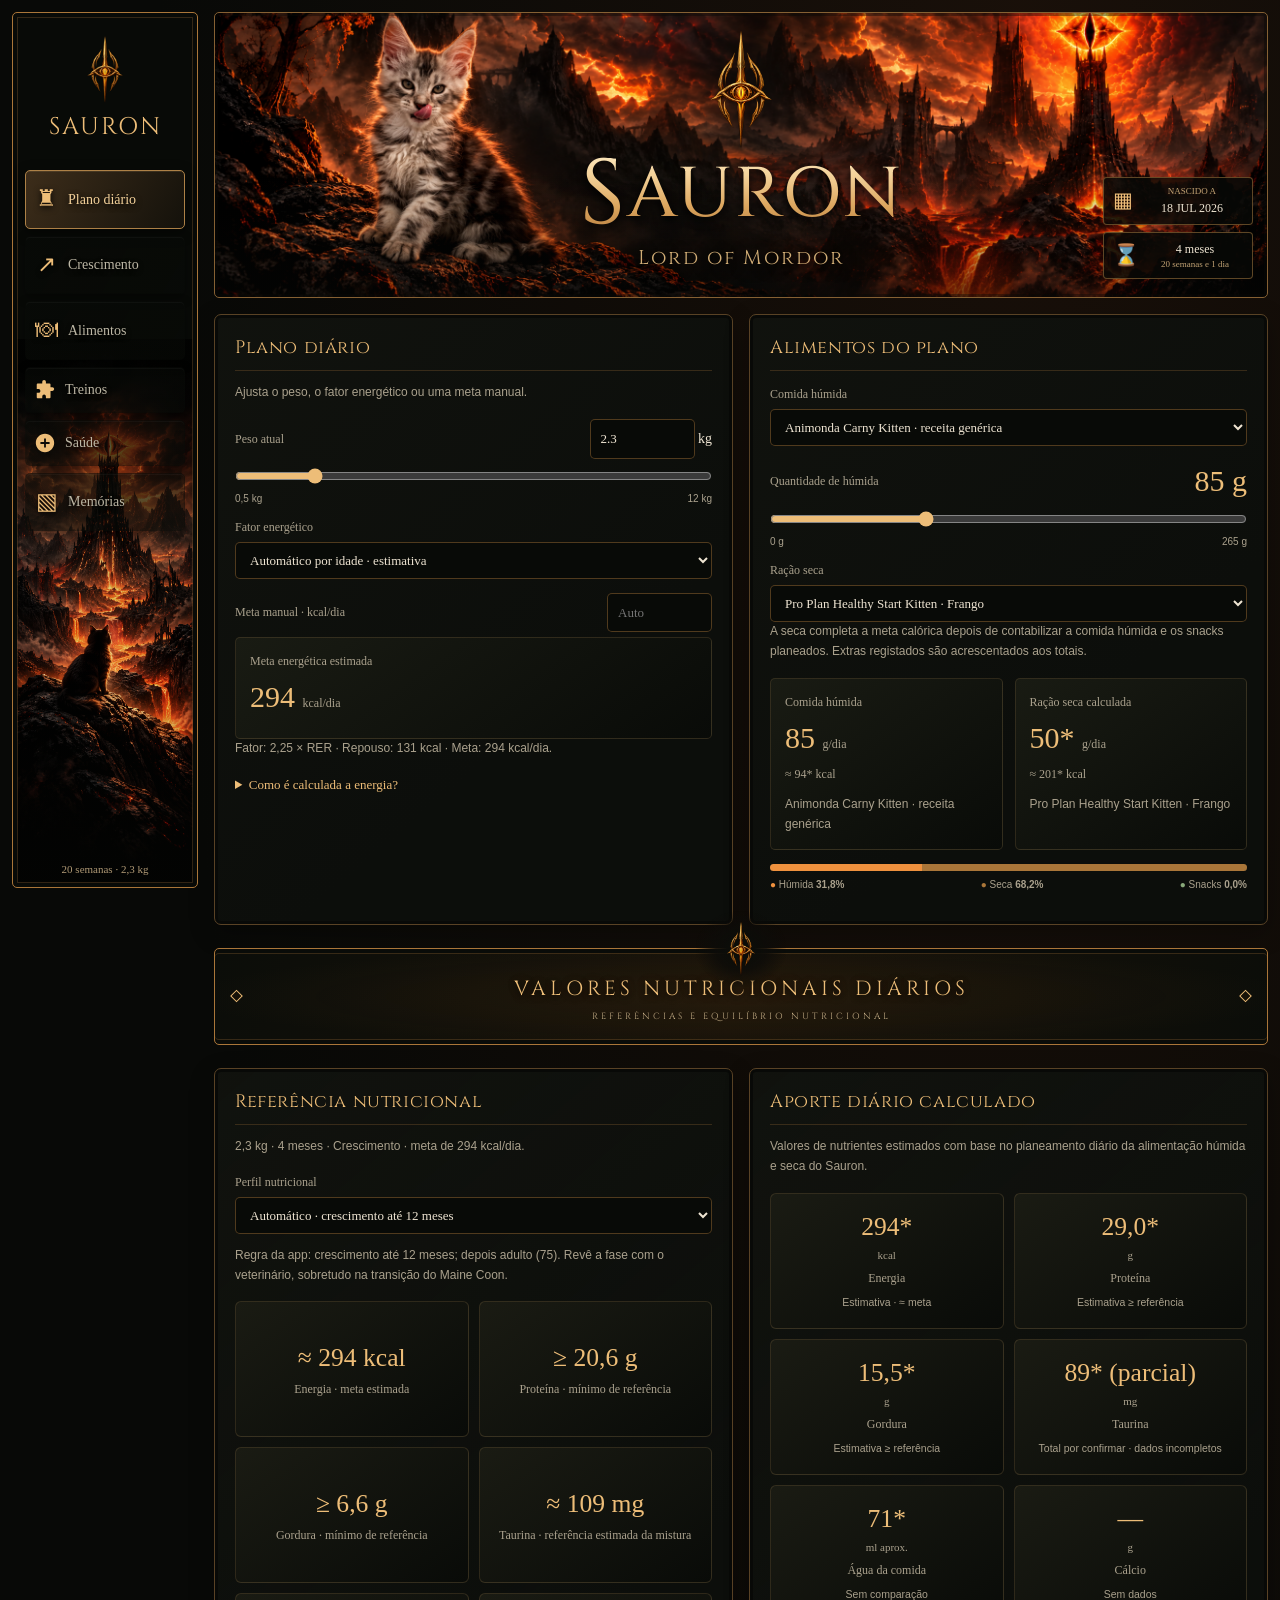
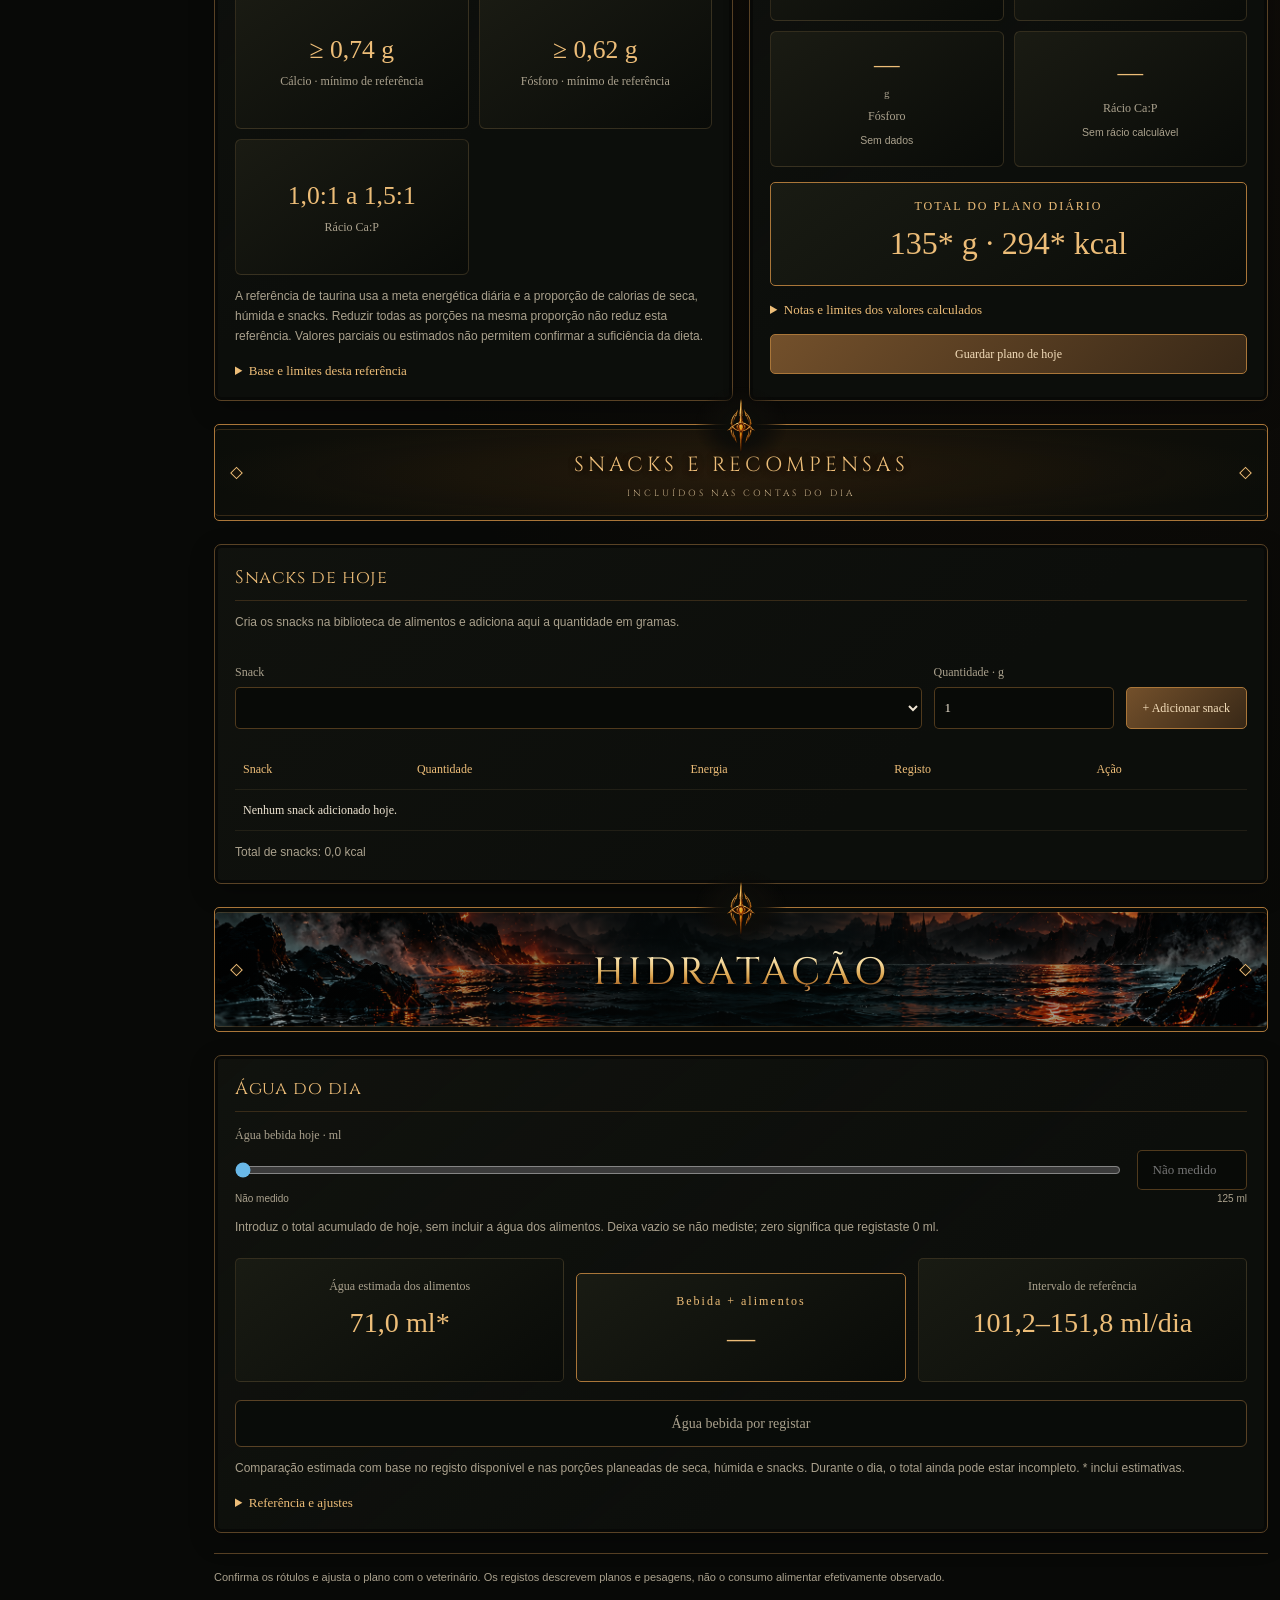
==== commit e1921a89: "Adicionar Tab "Memórias" e primeiro relatório semanal" ====
--- a/Sauron.html
+++ b/Sauron.html
@@ -113,6 +113,9 @@
           </svg>
           Saúde
         </button>
+        <button type="button" data-tab="memories" aria-pressed="false">
+          <span aria-hidden="true">▧</span> Memórias
+        </button>
       </nav>
 
       <div class="royal-sidebar-scene">
@@ -1821,6 +1824,50 @@
 
       </div>
 
+      <div class="view memories-view" data-view="memories" id="view-memories" hidden>
+        <section class="memories-hero">
+          <p class="memories-eyebrow">O livro de Sauron</p>
+          <h2>Pequenos dias. Grandes memórias.</h2>
+          <p>Uma semana de cada vez: o crescimento, os acontecimentos e os momentos que ficam.</p>
+        </section>
+        <p class="hint memories-storage-note">As fotos e vídeos ficam guardados neste navegador e dispositivo. Ainda não são sincronizados nem têm cópia de segurança. Mantém os originais.</p>
+        <div class="memories-layout">
+          <aside class="card memories-sidebar" aria-label="Escolher semana">
+            <h2>As nossas semanas</h2>
+            <label for="memoryDate">Ir para uma data</label>
+            <input type="date" id="memoryDate">
+            <button type="button" class="ghost" id="memoryCurrent">Semana atual</button>
+            <div id="memoryWeeks" class="memory-weeks"></div>
+          </aside>
+          <div class="memory-report-column">
+            <section class="card memory-report" aria-labelledby="memoryReportTitle">
+              <p class="memories-eyebrow" id="memoryWeekState"></p>
+              <h2 id="memoryReportTitle">Relatório semanal</h2>
+              <p class="hint" id="memoryReportDates"></p>
+              <p id="memorySummary"></p>
+              <div class="memory-metrics" id="memoryMetrics"></div>
+              <p class="hint">Resumo automático dos registos da app, organizado de segunda a domingo. Atualiza-se ao abrir este separador; as correções dos registos também se refletem nas semanas anteriores.</p>
+              <h3>Acontecimentos da semana</h3>
+              <ol class="memory-timeline" id="memoryEvents"></ol>
+              <h3>Notas desta semana</h3>
+              <label class="hint" for="memoryNotes">Os pormenores que só tu conheces</label>
+              <textarea id="memoryNotes" rows="4" maxlength="4000" placeholder="Uma nova brincadeira, um sítio favorito, uma pequena conquista…"></textarea>
+              <p class="hint" id="memoryNoteStatus" role="status"></p>
+            </section>
+            <section class="card" aria-labelledby="memoryGalleryTitle">
+              <div class="memory-gallery-heading">
+                <div><p class="memories-eyebrow">Momentos para guardar</p><h2 id="memoryGalleryTitle">Fotografias e vídeos</h2></div>
+                <button type="button" id="memoryAddMedia">+ Adicionar</button>
+              </div>
+              <input type="file" id="memoryMediaInput" accept="image/jpeg,image/png,image/webp,image/gif,image/avif,video/mp4,video/webm,video/quicktime" multiple hidden>
+              <p class="hint">Os ficheiros escolhidos ficam associados à semana selecionada. JPEG, PNG, WebP, GIF, AVIF, MP4, WebM ou MOV; até 100 MB por ficheiro. A reprodução de vídeo depende do formato suportado pelo navegador.</p>
+              <p id="memoryMediaStatus" role="status" class="hint"></p>
+              <div id="memoryGallery" class="memory-gallery" aria-busy="false"></div>
+            </section>
+          </div>
+        </div>
+      </div>
+
       <footer class="app-footer">
         Confirma os rótulos e ajusta o plano com o veterinário.
         Os registos descrevem planos e pesagens,
@@ -1830,6 +1877,7 @@
   </div>
 
   <script src="./Sauron.js" defer></script>
+  <script src="./SauronMemorias.js" defer></script>
 
   <!-- ÁRVORE GENEALÓGICA — fora de qualquer grid/view para o showModal() funcionar correctamente -->
   <dialog id="pedigreeDialog" class="pedigree-dialog" aria-labelledby="pedigreeDialogTitle">
--- a/Sauron.css
+++ b/Sauron.css
@@ -4990,3 +4990,50 @@
     #100c08;
 }
 #view-growth { margin-top: 0; }
+
+/* MEMÓRIAS — relatórios semanais e galeria */
+.memories-view { display: block; }
+.memories-hero { padding: 38px 30px; margin-bottom: 18px; border: 1px solid var(--line); border-radius: 12px; background: radial-gradient(ellipse at top right, #8e592c38, transparent 65%), linear-gradient(130deg, #1c1b13, #0d110d); }
+.memories-hero h2 { font-family: 'Cinzel', Georgia, serif; color: var(--gold); font-size: clamp(24px, 3vw, 36px); line-height: 1.4; margin: 8px 0 16px; }
+.memories-hero p { max-width: 650px; }
+.memories-eyebrow { color: var(--gold); font-size: 11px; letter-spacing: 1.5px; text-transform: uppercase; }
+.memories-storage-note { border-left: 2px solid var(--gold2); padding: 8px 14px; margin: 0 0 22px; }
+.memories-layout { display: grid; grid-template-columns: 245px minmax(0, 1fr); gap: 20px; align-items: start; }
+.memories-sidebar { min-width: 0; }
+.memories-sidebar input { width: 100%; margin: 8px 0 10px; }
+.memory-weeks { display: flex; flex-direction: column; gap: 8px; max-height: 680px; overflow-y: auto; margin-top: 18px; }
+.memory-week { display: flex; flex-direction: column; gap: 5px; text-align: left; width: 100%; padding: 12px; white-space: normal; background: #ffffff03; border: 1px solid #76603c44; }
+.memory-week strong { font-size: 12px; }
+.memory-week.active { border-color: var(--gold); background: #a77a431a; }
+.memory-report-column { display: flex; flex-direction: column; min-width: 0; gap: 20px; }
+.memory-report h2 { font-family: 'Cinzel', Georgia, serif; font-size: 25px; color: var(--gold); }
+.memory-report h3 { margin-top: 28px; font-size: 15px; }
+.memory-report textarea { width: 100%; margin-top: 8px; resize: vertical; }
+.memory-metrics { display: grid; grid-template-columns: repeat(3, minmax(0, 1fr)); gap: 12px; margin: 22px 0; }
+.memory-metric { padding: 16px 12px; border: 1px solid #76603c44; border-radius: 8px; background: #ffffff03; display: flex; flex-direction: column; gap: 8px; }
+.memory-metric strong { font-size: 22px; font-weight: normal; color: var(--gold); }
+.memory-timeline { list-style: none; padding: 0; margin: 14px 0; }
+.memory-event { display: flex; flex-direction: column; gap: 8px; margin-left: 5px; padding: 5px 0 20px 18px; border-left: 1px solid var(--line); overflow-wrap: anywhere; }
+.memory-event strong { font-size: 14px; font-weight: normal; }
+.memory-event p { margin: 0; white-space: pre-wrap; }
+.memory-empty { color: var(--mut); padding: 18px; border: 1px dashed #76603c66; border-radius: 8px; font-size: 13px; grid-column: 1 / -1; }
+.memory-gallery-heading { display: flex; align-items: center; justify-content: space-between; gap: 12px; flex-wrap: wrap; }
+.memory-gallery-heading h2 { margin-top: 5px; }
+.memory-gallery { display: grid; grid-template-columns: repeat(2, minmax(0, 1fr)); gap: 16px; margin-top: 18px; }
+.memory-media-card { margin: 0; border: 1px solid #76603c55; border-radius: 10px; overflow: hidden; background: #090b08; min-width: 0; }
+.memory-media { display: block; width: 100%; height: 240px; object-fit: contain; background: #050605; }
+.memory-media-card figcaption { padding: 12px; }
+.memory-filename { display: block; color: var(--mut); font-size: 11px; overflow-wrap: anywhere; }
+.memory-media-actions { display: flex; flex-wrap: wrap; gap: 12px; align-items: center; margin-top: 12px; }
+.memory-media-actions a { font-size: 12px; color: var(--gold); text-decoration: underline; }
+.memory-media-actions button { font-size: 12px; padding: 6px 10px; }
+@media (max-width: 1000px) {
+  .memories-layout { grid-template-columns: minmax(0, 1fr); }
+  .memory-weeks { flex-direction: row; max-height: none; overflow-x: auto; }
+  .memory-week { flex: 0 0 180px; }
+}
+@media (max-width: 600px) {
+  .memories-hero { padding: 24px 18px; }
+  .memory-metrics { grid-template-columns: minmax(0, 1fr); }
+  .memory-gallery { grid-template-columns: minmax(0, 1fr); }
+}
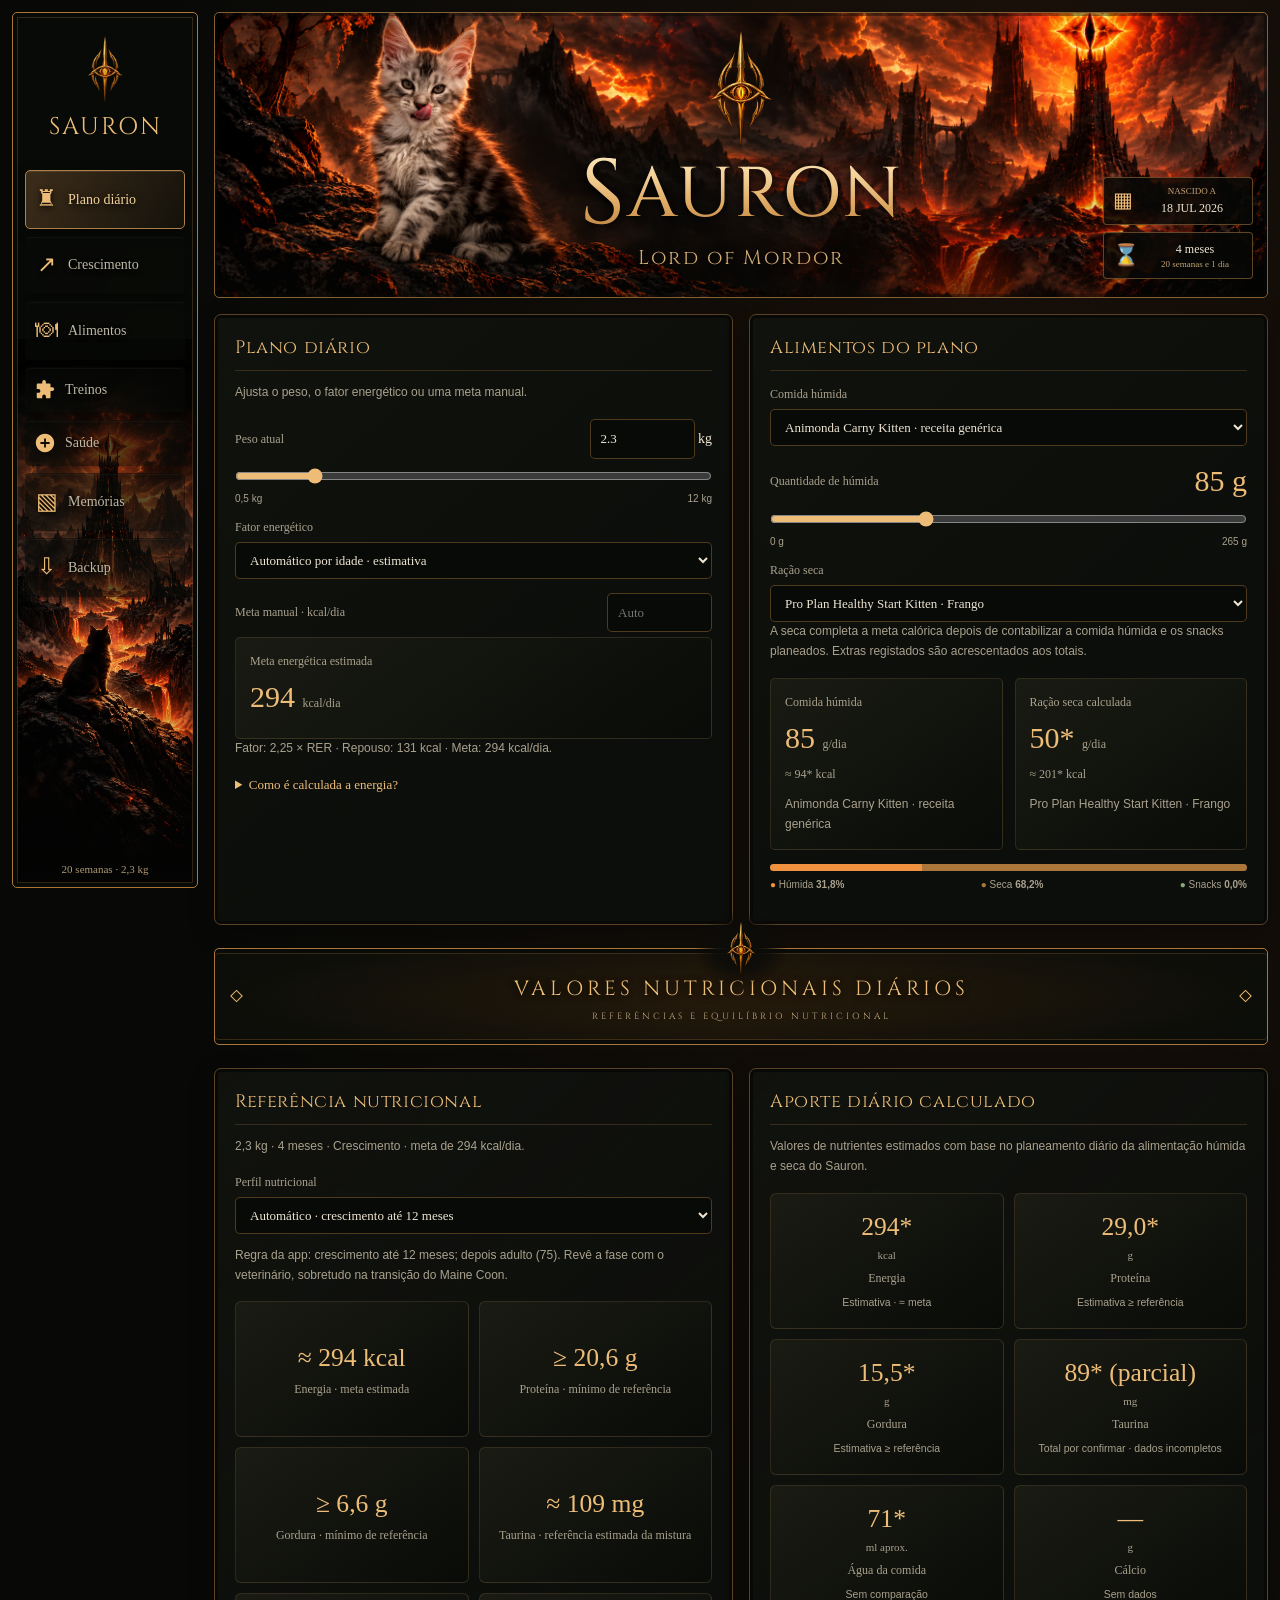
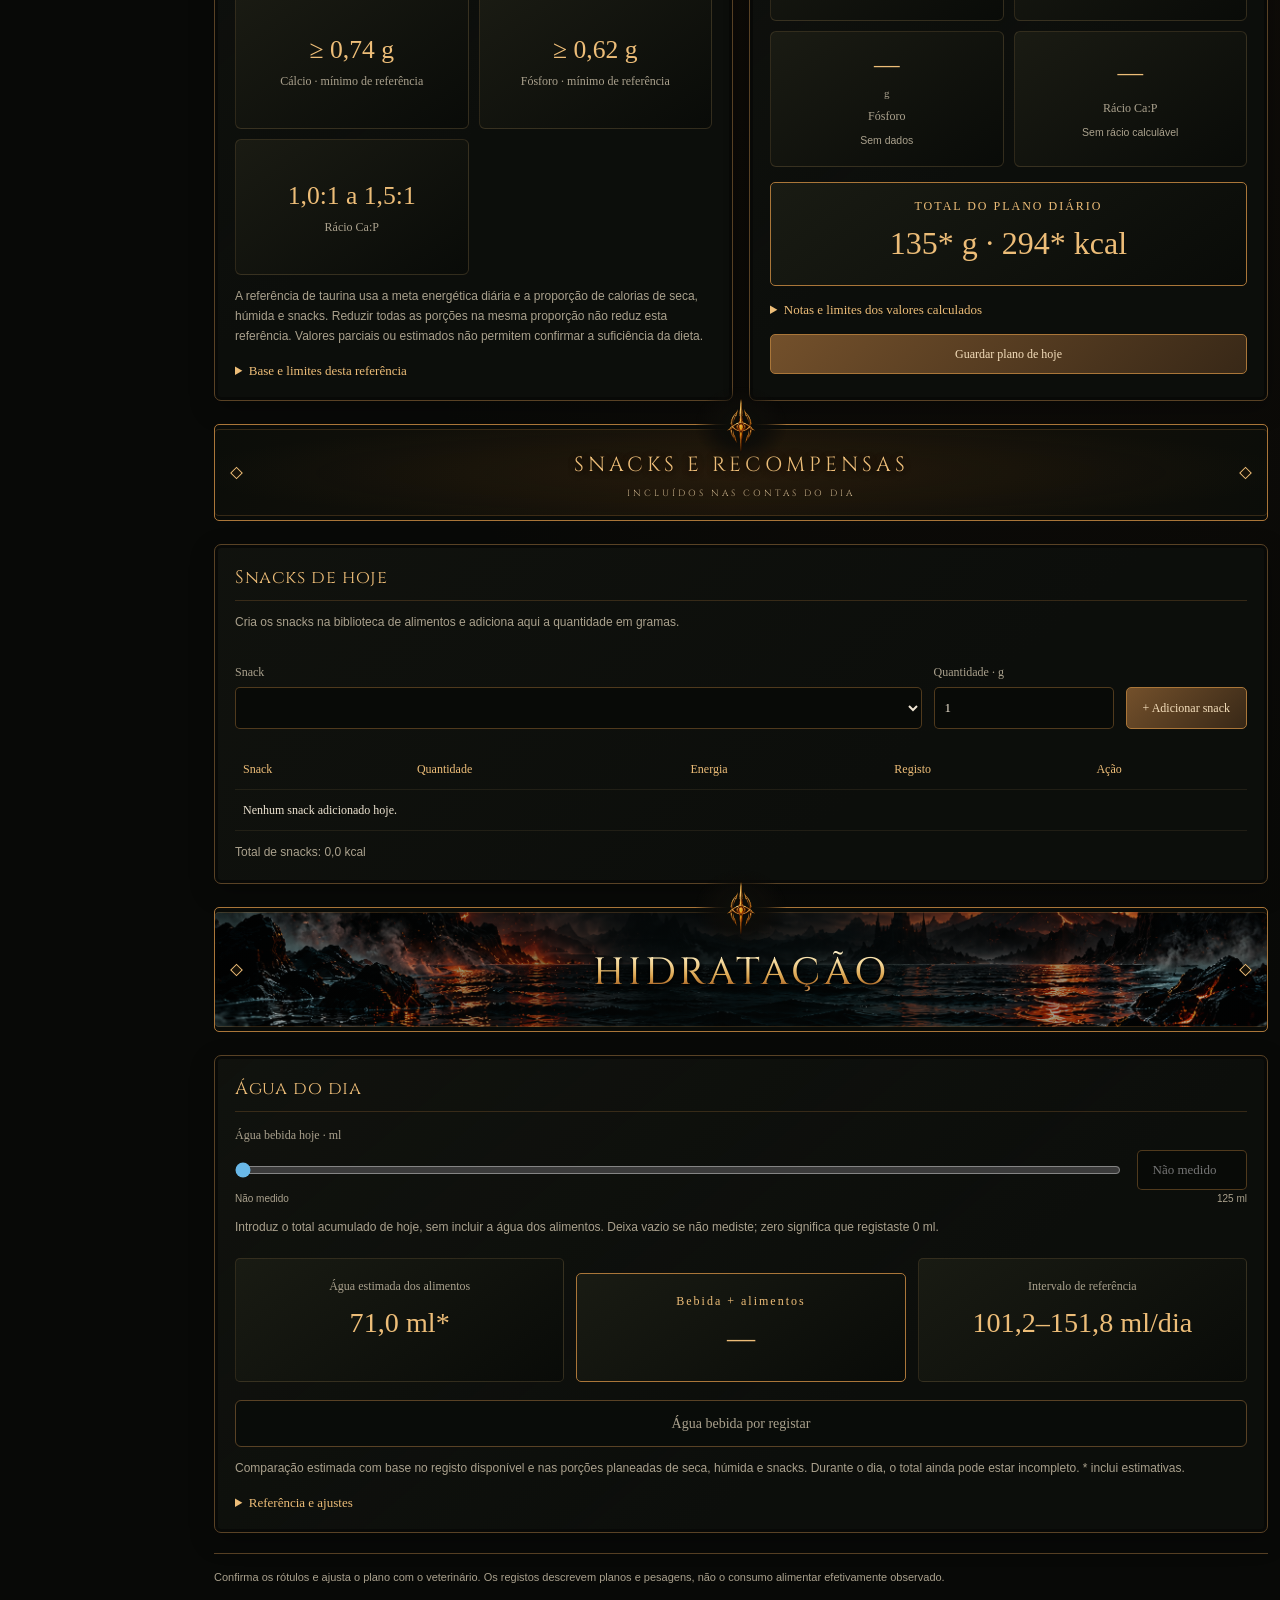
==== commit 77bf2150: "Adicionar backup completo da app Sauron" ====
--- a/Sauron.html
+++ b/Sauron.html
@@ -5,6 +5,8 @@
   <meta name="viewport" content="width=device-width, initial-scale=1">
 
   <title>Sauron · Nutrição e Crescimento</title>
+
+  <link rel="icon" type="image/png" href="./sauron-eye.png">
 
   <link rel="preconnect" href="https://fonts.googleapis.com">
   <link rel="preconnect" href="https://fonts.gstatic.com" crossorigin>
@@ -116,6 +118,9 @@
         <button type="button" data-tab="memories" aria-pressed="false">
           <span aria-hidden="true">▧</span> Memórias
         </button>
+        <button type="button" data-tab="backup" aria-pressed="false">
+          <span aria-hidden="true">⇩</span> Backup
+        </button>
       </nav>
 
       <div class="royal-sidebar-scene">
@@ -1830,7 +1835,7 @@
           <h2>Pequenos dias. Grandes memórias.</h2>
           <p>Uma semana de cada vez: o crescimento, os acontecimentos e os momentos que ficam.</p>
         </section>
-        <p class="hint memories-storage-note">As fotos e vídeos ficam guardados neste navegador e dispositivo. Ainda não são sincronizados nem têm cópia de segurança. Mantém os originais.</p>
+        <p class="hint memories-storage-note">As fotos e vídeos ficam guardados neste navegador e dispositivo. Usa o separador Backup para exportar uma cópia completa. A sincronização automática ainda não está disponível.</p>
         <div class="memories-layout">
           <aside class="card memories-sidebar" aria-label="Escolher semana">
             <h2>As nossas semanas</h2>
@@ -1868,6 +1873,39 @@
         </div>
       </div>
 
+      <div class="view backup-view" data-view="backup" id="view-backup" hidden>
+        <section class="card backup-intro">
+          <p class="backup-eyebrow">A história de Sauron, contigo</p>
+          <h2>Guardar e transferir os dados</h2>
+          <p>Um único ZIP com os registos da app, as notas e os originais das fotografias e vídeos adicionados às Memórias.</p>
+          <p class="hint">Para passar da app local para a online: descarrega o backup na versão que tem os dados certos e importa esse mesmo ZIP na outra versão.</p>
+          <p class="hint">O ZIP não inclui as imagens do design nem ficheiros que estejam apenas numa pasta do computador. Ainda não existe sincronização automática.</p>
+          <div id="backupCounts" class="backup-counts" aria-live="polite"></div>
+        </section>
+        <div class="backup-actions-grid">
+          <section class="card">
+            <h2>1. Descarregar</h2>
+            <p class="hint">Inclui peso, saúde, alimentação, snacks, treinos, água, definições, notas e multimédia das Memórias.</p>
+            <button type="button" id="exportFullBackup">Descarregar backup completo</button>
+            <p class="hint">Até 512 MB de conteúdo por backup. Guarda o ZIP fora da pasta do projeto; não precisas de o enviar para o GitHub.</p>
+          </section>
+          <section class="card">
+            <h2>2. Importar</h2>
+            <p class="hint">Escolhe um backup completo criado neste separador. Podes rever o conteúdo antes de confirmar.</p>
+            <button type="button" id="importFullBackup">Escolher backup ZIP</button>
+            <input id="fullBackupFile" type="file" accept=".zip,application/zip" hidden>
+            <p class="hint">A importação substitui os dados deste navegador pelos dados do ZIP. Fecha os outros separadores desta app antes de continuar.</p>
+          </section>
+        </div>
+        <section class="card">
+          <h2>Recuperar a versão anterior</h2>
+          <p class="hint">Antes de cada importação é guardada uma cópia dos dados que serão substituídos, incluindo a multimédia. Esta cópia fica neste navegador e pode ser recuperada aqui.</p>
+          <button type="button" class="ghost" id="restorePreviousBackup" disabled>Recuperar antes da última importação</button>
+          <p class="hint" id="backupRecoveryInfo"></p>
+        </section>
+        <p id="fullBackupStatus" class="hint" role="status" aria-live="polite"></p>
+      </div>
+
       <footer class="app-footer">
         Confirma os rótulos e ajusta o plano com o veterinário.
         Os registos descrevem planos e pesagens,
@@ -1878,6 +1916,18 @@
 
   <script src="./Sauron.js" defer></script>
   <script src="./SauronMemorias.js" defer></script>
+  <script src="./vendor/fflate.js" defer></script>
+  <script src="./SauronBackup.js" defer></script>
+
+  <dialog id="fullBackupDialog" class="backup-dialog" aria-labelledby="fullBackupDialogTitle">
+    <h2 id="fullBackupDialogTitle">Backup completo</h2>
+    <p id="fullBackupDialogMessage" role="status" aria-live="polite"></p>
+    <div id="fullBackupPreview"></div>
+    <div class="backup-dialog-actions">
+      <button type="button" id="confirmFullBackup" hidden>Substituir os dados deste navegador</button>
+      <button type="button" class="ghost" id="closeFullBackupDialog">Cancelar</button>
+    </div>
+  </dialog>
 
   <!-- ÁRVORE GENEALÓGICA — fora de qualquer grid/view para o showModal() funcionar correctamente -->
   <dialog id="pedigreeDialog" class="pedigree-dialog" aria-labelledby="pedigreeDialogTitle">
--- a/Sauron.css
+++ b/Sauron.css
@@ -5037,3 +5037,21 @@
   .memory-metrics { grid-template-columns: minmax(0, 1fr); }
   .memory-gallery { grid-template-columns: minmax(0, 1fr); }
 }
+
+/* BACKUP COMPLETO */
+.backup-view { display: flex; flex-direction: column; gap: 20px; }
+.backup-intro { background: radial-gradient(ellipse at top right, #8e592c28, transparent 70%), #10120d; }
+.backup-intro h2 { color: var(--gold); font-family: 'Cinzel', Georgia, serif; font-size: clamp(22px, 3vw, 32px); }
+.backup-eyebrow { color: var(--gold); font-size: 11px; text-transform: uppercase; letter-spacing: 1.5px; }
+.backup-counts { display: flex; flex-wrap: wrap; gap: 10px; margin-top: 18px; }
+.backup-counts span { border: 1px solid var(--line); border-radius: 8px; padding: 10px 14px; color: var(--gold); font-size: 13px; }
+.backup-actions-grid { display: grid; grid-template-columns: repeat(2, minmax(0, 1fr)); gap: 20px; }
+.backup-actions-grid button { margin-top: 12px; white-space: normal; }
+.backup-dialog { width: min(620px, calc(100vw - 32px)); padding: 28px; color: var(--tx); background: #11140e; border: 1px solid var(--gold2); border-radius: 12px; max-height: 90dvh; overflow-y: auto; }
+.backup-dialog::backdrop { background: #000c; backdrop-filter: blur(4px); }
+.backup-dialog h2 { color: var(--gold); }
+.backup-dialog-actions { display: flex; flex-wrap: wrap; gap: 12px; margin-top: 24px; }
+.backup-dialog-actions button { white-space: normal; }
+.backup-preview { list-style: none; padding: 0; }
+.backup-preview li { padding: 10px 0; border-bottom: 1px solid var(--line); overflow-wrap: anywhere; }
+@media(max-width:700px) { .backup-actions-grid { grid-template-columns: minmax(0, 1fr); } .backup-dialog { padding: 20px; } }
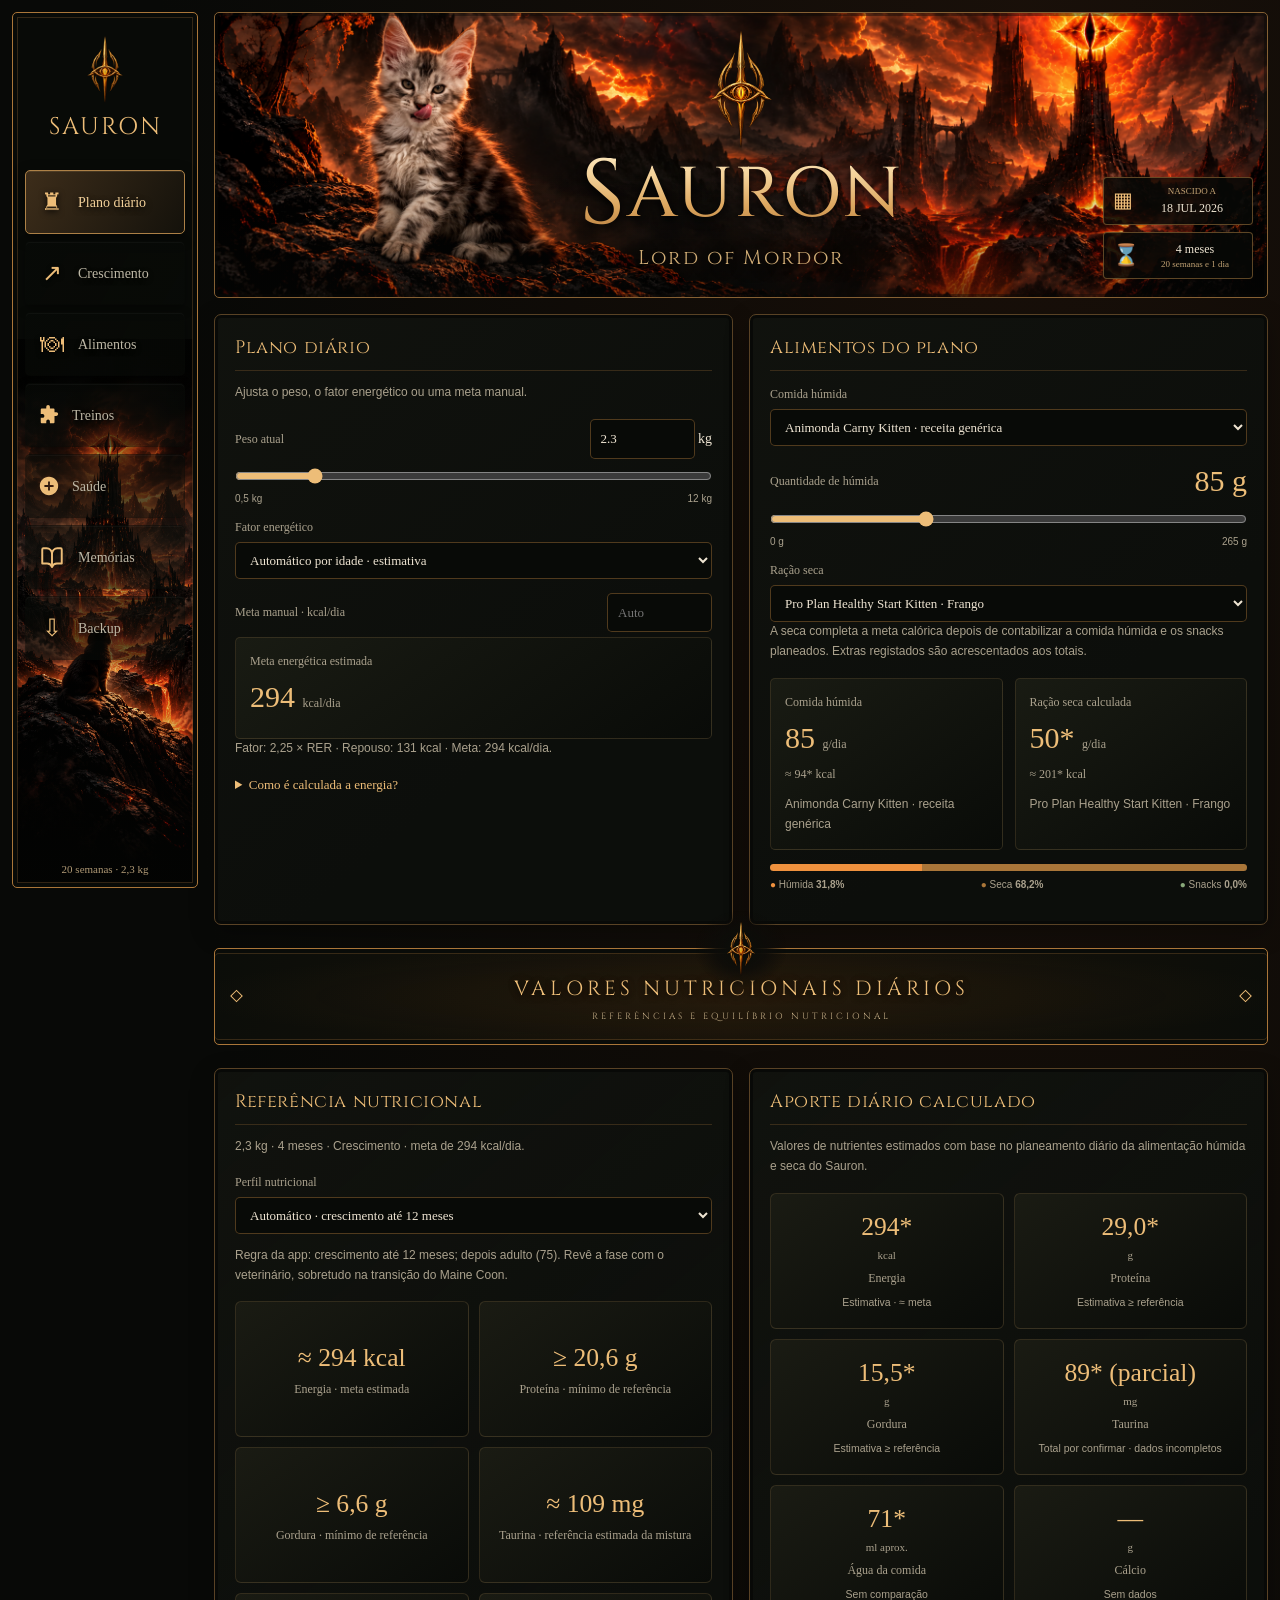
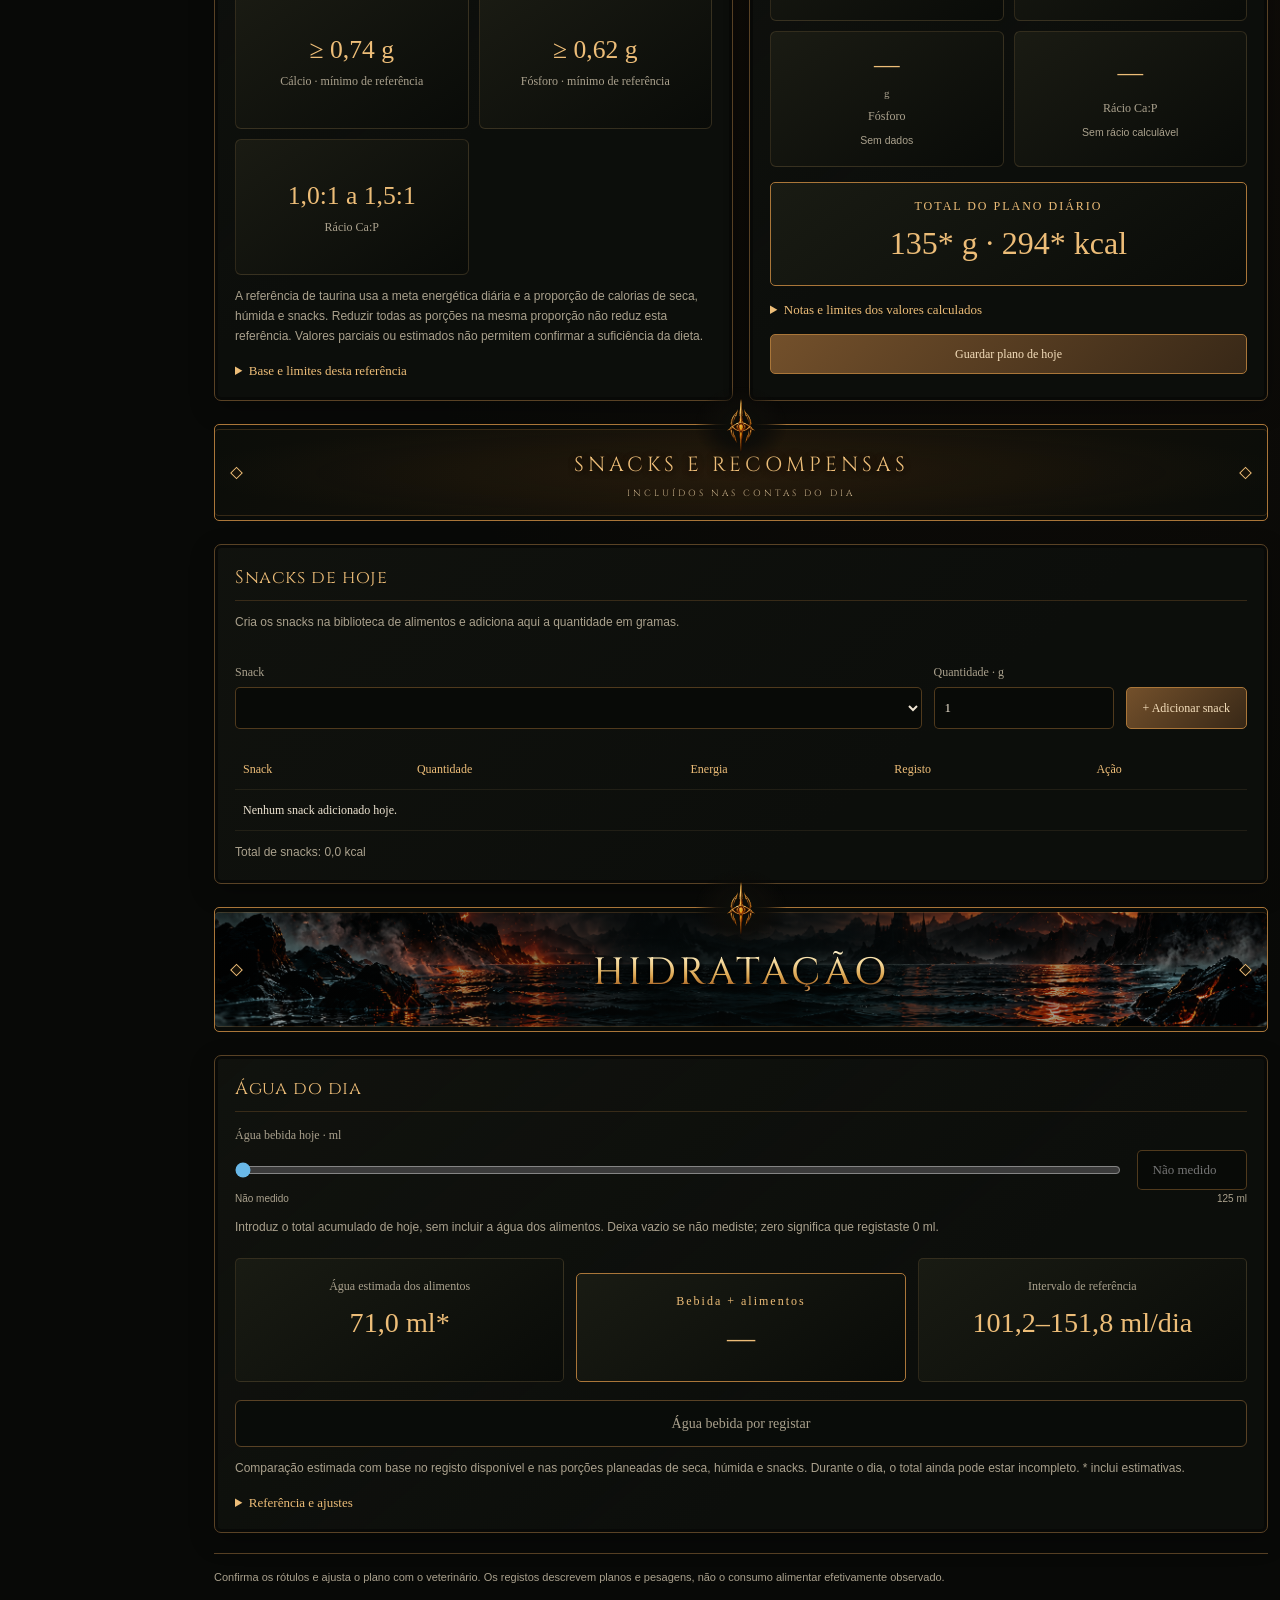
==== commit 5245820f: "Update Sauron banners and memories section" ====
--- a/Sauron.html
+++ b/Sauron.html
@@ -116,7 +116,23 @@
           Saúde
         </button>
         <button type="button" data-tab="memories" aria-pressed="false">
-          <span aria-hidden="true">▧</span> Memórias
+          <span aria-hidden="true">
+<svg
+  xmlns="http://www.w3.org/2000/svg"
+  width="26"
+  height="26"
+  viewBox="0 0 24 24"
+  fill="none"
+  stroke="currentColor"
+  stroke-width="1.8"
+  stroke-linecap="round"
+  stroke-linejoin="round"
+  aria-hidden="true"
+>
+  <path d="M12 7v14"/>
+  <path d="M3 18V5a1 1 0 0 1 1-1h3a5 5 0 0 1 5 5 5 5 0 0 1 5-5h3a1 1 0 0 1 1 1v13h-4a5 5 0 0 0-5 3 5 5 0 0 0-5-3H3z"/>
+</svg>
+</span> Memórias
         </button>
         <button type="button" data-tab="backup" aria-pressed="false">
           <span aria-hidden="true">⇩</span> Backup
@@ -712,7 +728,7 @@
       <header class="training-hero food-hero full">
         <img src="./sauron-eye.png" class="training-hero-eye" alt="" aria-hidden="true">
 
-        <h1>O Banquete de Sauron</h1>
+        <h1>THE DARK LORD'S FEAST</h1>
 
         <div class="training-title-divider" aria-hidden="true">
           <span></span>
@@ -904,7 +920,7 @@
       >
         <header class="training-hero growth-hero full" aria-labelledby="growthTitle">
           <img src="./sauron-eye.png" class="training-hero-eye" alt="" aria-hidden="true">
-          <h1 id="growthTitle">A Ascensão de Sauron</h1>
+          <h1 id="growthTitle">THE RISE OF SAURON</h1>
           <div class="training-title-divider" aria-hidden="true"><span></span></div>
           <p>"A great power shall rise."</p>
         </header>
@@ -987,7 +1003,7 @@
       <div class="view training-view" data-view="training" id="view-training" hidden>
         <header class="training-hero" aria-labelledby="trainingTitle">
           <img src="./sauron-eye.png" class="training-hero-eye" alt="" aria-hidden="true">
-          <h1><span class="training-initial">T</span>reinos do <span class="training-initial">S</span>auron</h1>
+          <h1>FORGING THE DARK LORD</h1>
 
         <div class="training-title-divider" aria-hidden="true">
         <span></span>
@@ -1269,7 +1285,7 @@
         <!-- Banner Saúde: partilha o estilo da banner de Treinos -->
         <header class="training-hero health-hero full" aria-labelledby="healthTitle">
           <img src="./sauron-eye.png" class="training-hero-eye" alt="" aria-hidden="true">
-          <h1 id="healthTitle">Sauron, O Imortal</h1>
+          <h1 id="healthTitle">Sauron, The Immortal</h1>
           <div class="training-title-divider" aria-hidden="true"><span></span></div>
           <p>"Even the Dark Lord must guard his strength."</p>
         </header>
@@ -1808,33 +1824,21 @@
           </form>
         </section>
 
-        <!-- EXPORTAR / IMPORTAR -->
-        <div class="royal-divider full">
-          <span class="royal-divider-mark" aria-hidden="true">
-            <svg viewBox="0 0 80 110" focusable="false"><use href="#royal-eye"></use></svg>
-          </span>
-          <p class="royal-divider-title">Dados de Saúde</p>
-          <p class="royal-divider-subtitle">Exportar e importar registos</p>
-        </div>
-
-        <section class="card full" id="dataPortabilityCard">
-          <h2>Exportar / Importar</h2>
-          <p class="hint">Exporta todos os dados de saúde para um ficheiro JSON. A importação substitui os dados atuais após confirmação.</p>
-          <div style="display:flex;gap:10px;flex-wrap:wrap;margin-top:14px">
-            <button type="button" id="exportHealthBtn">Exportar dados de saúde</button>
-            <button type="button" id="importHealthBtn">Importar dados de saúde</button>
-            <input id="importHealthInput" type="file" accept=".json" hidden>
-          </div>
-        </section>
 
       </div>
 
       <div class="view memories-view" data-view="memories" id="view-memories" hidden>
-        <section class="memories-hero">
-          <p class="memories-eyebrow">O livro de Sauron</p>
-          <h2>Pequenos dias. Grandes memórias.</h2>
-          <p>Uma semana de cada vez: o crescimento, os acontecimentos e os momentos que ficam.</p>
-        </section>
+        <header class="training-hero memories-hero" aria-labelledby="memoriesTitle">
+  <img src="./sauron-eye.png" class="training-hero-eye" alt="" aria-hidden="true">
+
+  <h1 id="memoriesTitle">Lord of the Rings's Legacy</h1>
+
+  <div class="training-title-divider" aria-hidden="true">
+    <span></span>
+  </div>
+
+  <p>"Even the smallest moments shall endure through the ages."</p>
+</header>
         <p class="hint memories-storage-note">As fotos e vídeos ficam guardados neste navegador e dispositivo. Usa o separador Backup para exportar uma cópia completa. A sincronização automática ainda não está disponível.</p>
         <div class="memories-layout">
           <aside class="card memories-sidebar" aria-label="Escolher semana">
@@ -1875,7 +1879,7 @@
 
       <div class="view backup-view" data-view="backup" id="view-backup" hidden>
         <section class="card backup-intro">
-          <p class="backup-eyebrow">A história de Sauron, contigo</p>
+          <p class="backup-eyebrow">A história de Sauron</p>
           <h2>Guardar e transferir os dados</h2>
           <p>Um único ZIP com os registos da app, as notas e os originais das fotografias e vídeos adicionados às Memórias.</p>
           <p class="hint">Para passar da app local para a online: descarrega o backup na versão que tem os dados certos e importa esse mesmo ZIP na outra versão.</p>
--- a/Sauron.css
+++ b/Sauron.css
@@ -4990,6 +4990,49 @@
     #100c08;
 }
 #view-growth { margin-top: 0; }
+
+
+/* Sidebar — botões uniformes */
+.royal-nav button {
+  width: 100%;
+  height: 64px;
+  min-height: 64px;
+  padding: 10px 12px;
+  display: flex;
+  align-items: center;
+  gap: 12px;
+  box-sizing: border-box;
+}
+
+/* Mesma área para todos os ícones */
+.royal-nav button > span {
+  display: inline-flex;
+  align-items: center;
+  justify-content: center;
+  flex: 0 0 28px;
+  width: 28px;
+  height: 28px;
+  font-size: 24px;
+}
+
+/* BANNER — MEMÓRIAS */
+.training-hero.memories-hero {
+  background:
+    linear-gradient(90deg, #06080555, #060805aa 50%, #06080555),
+    url("./memories-banner.png") center / cover no-repeat,
+    #100c08;
+}
+
+/* MEMÓRIAS — ALINHAMENTO DA BANNER */
+.view.memories-view {
+  margin-top: 0;
+  padding-top: 0;
+}
+
+.view.memories-view > .memories-hero {
+  margin-top: 0;
+}
+
 
 /* MEMÓRIAS — relatórios semanais e galeria */
 .memories-view { display: block; }
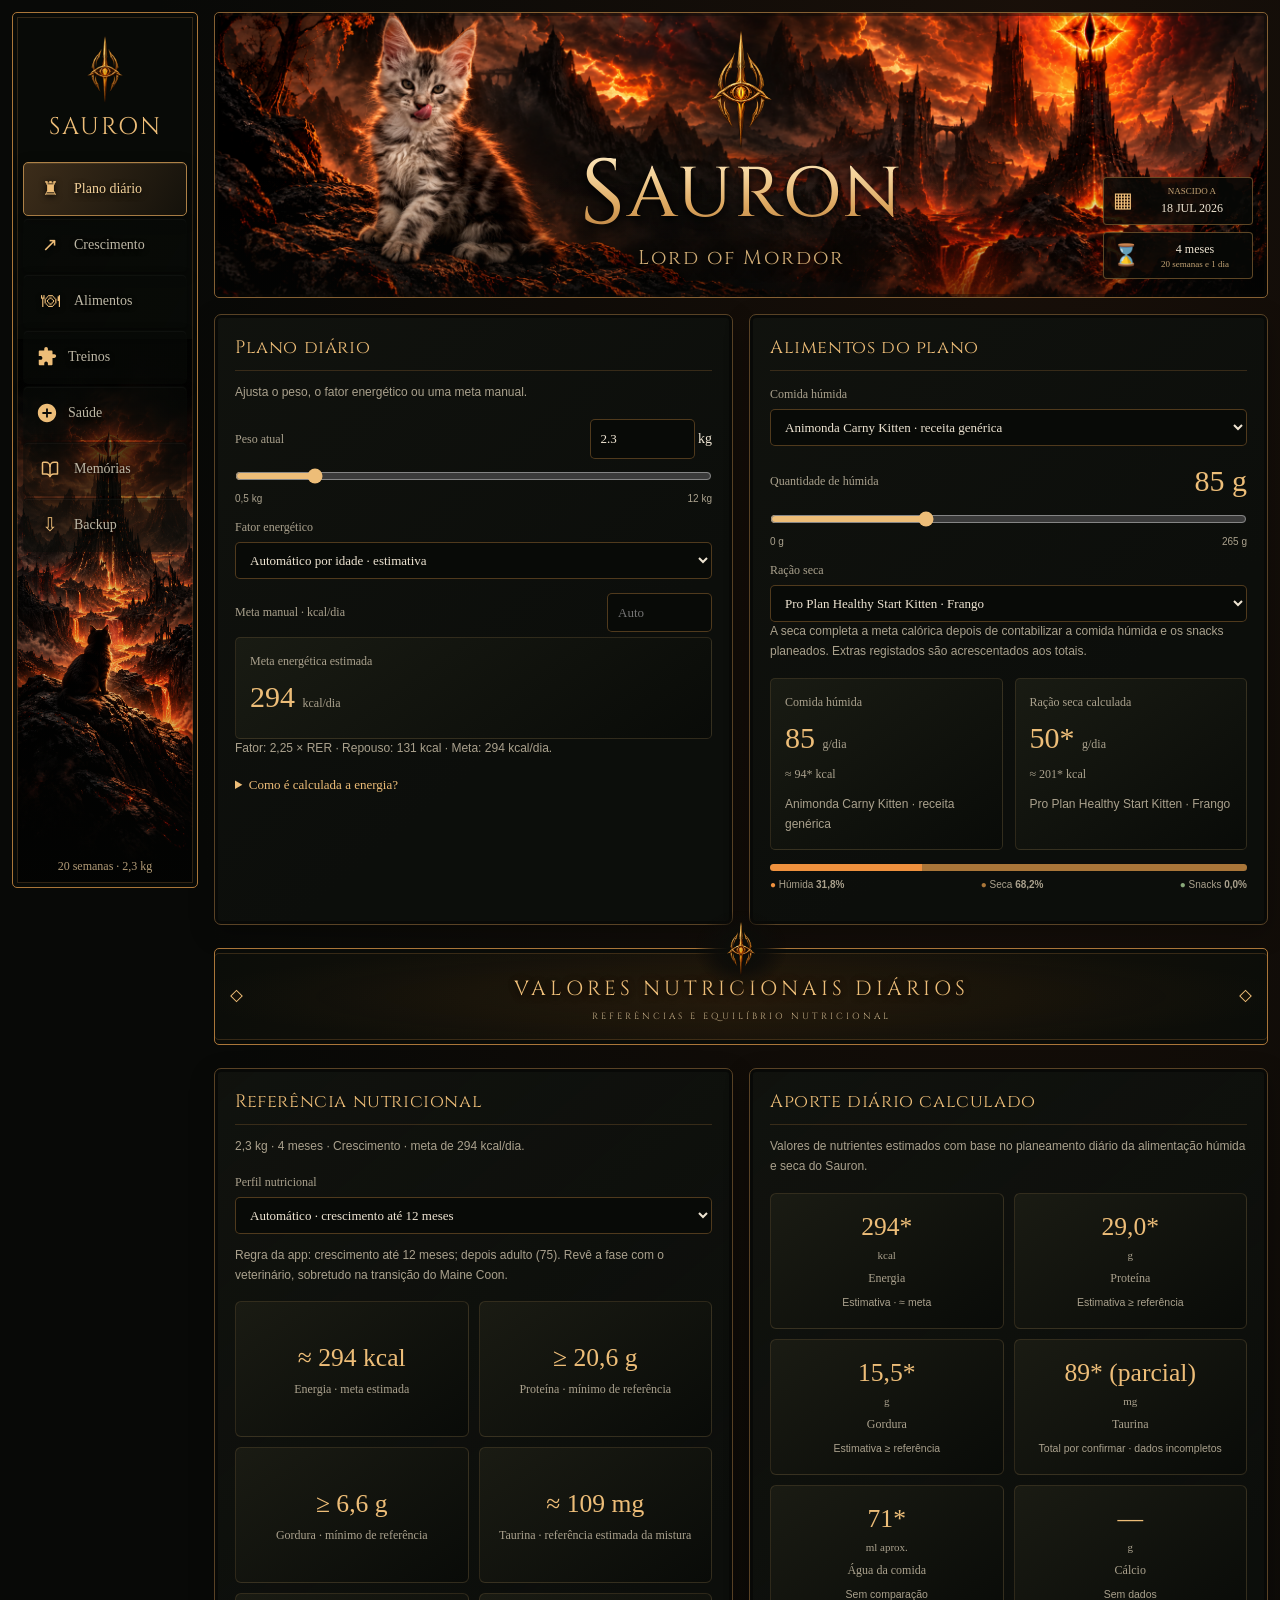
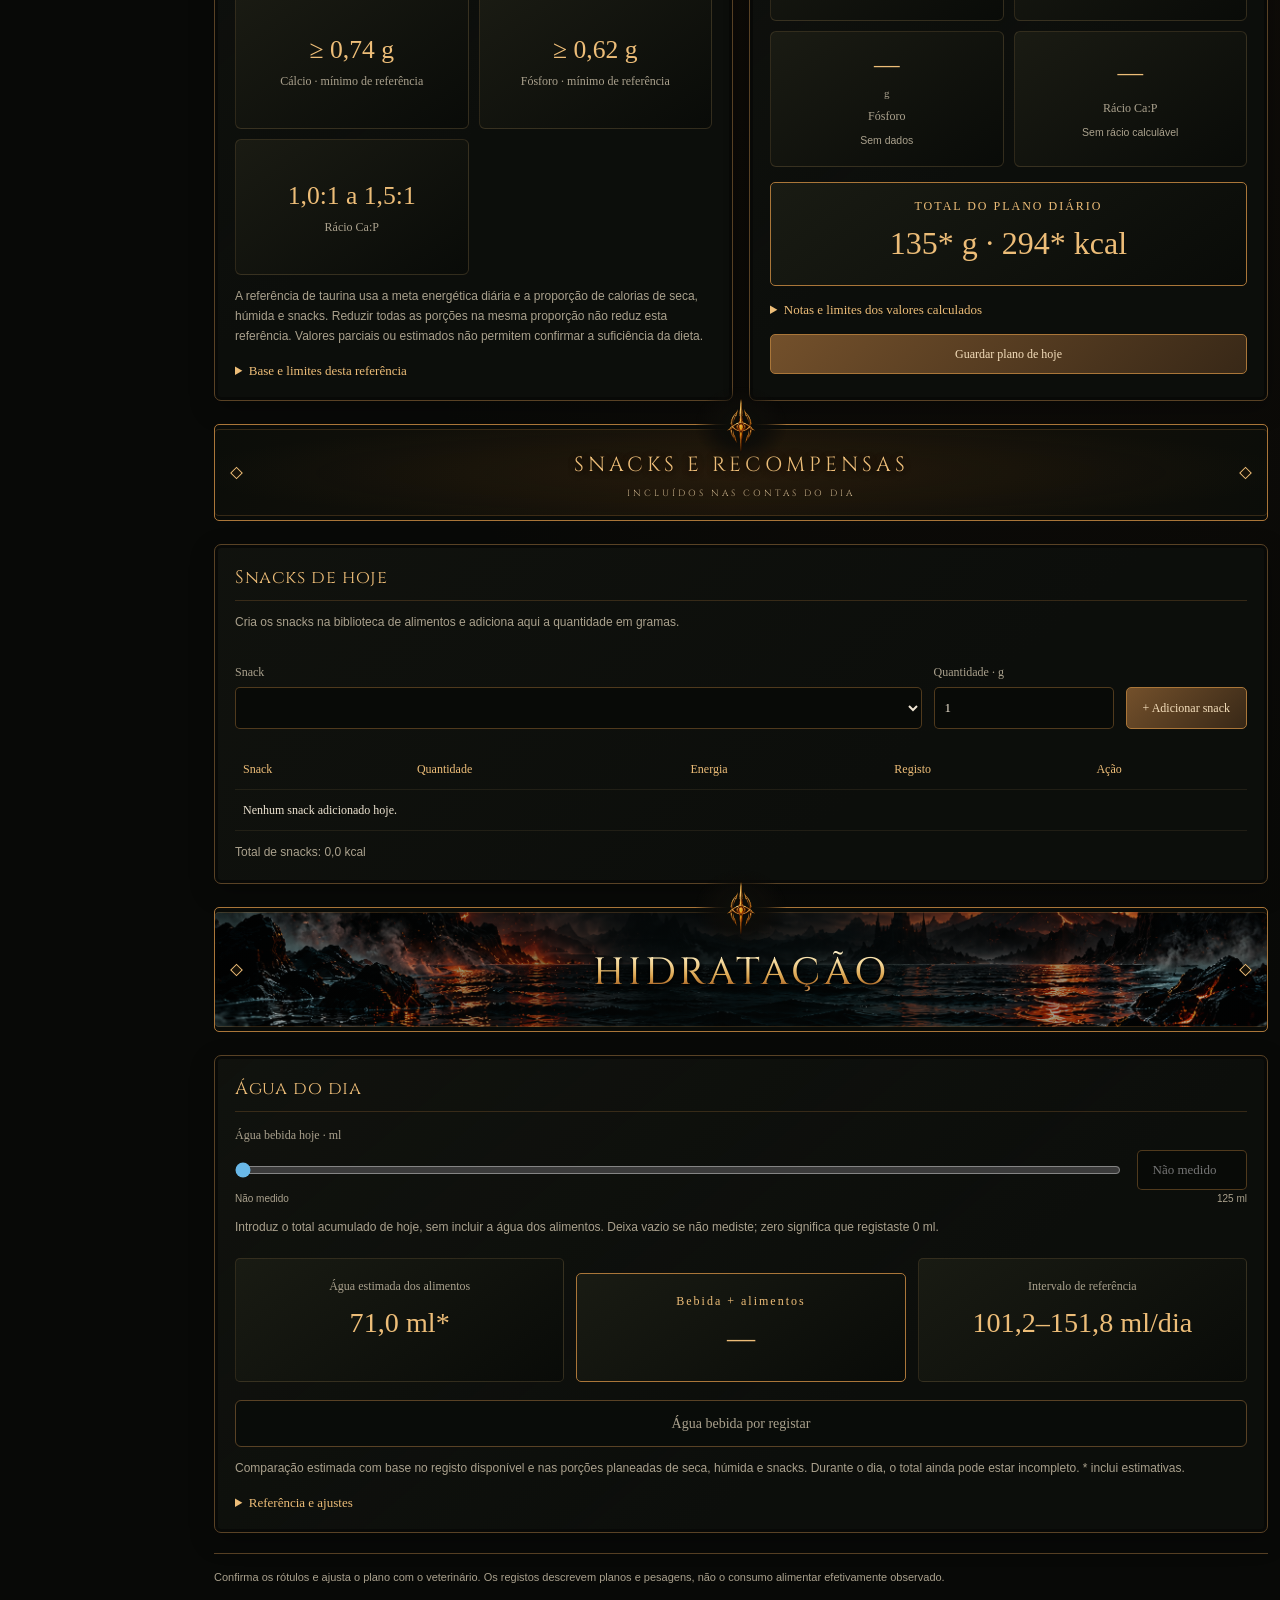
==== commit af5dca90: "Add mobile homepage and redirect phones" ====
--- a/Sauron.html
+++ b/Sauron.html
@@ -2,6 +2,17 @@
 <html lang="pt-PT">
 <head>
   <meta charset="UTF-8">
+  <script>
+  (() => {
+    const agent = navigator.userAgent;
+    const isPhone = /iPhone|iPod/i.test(agent) ||
+      (/Android/i.test(agent) && /Mobile/i.test(agent));
+
+    if (isPhone) {
+      window.location.replace("./mobile/");
+    }
+  })();
+</script>
   <meta name="viewport" content="width=device-width, initial-scale=1">
 
   <title>Sauron · Nutrição e Crescimento</title>
--- a/Sauron.css
+++ b/Sauron.css
@@ -5031,6 +5031,50 @@
 
 .view.memories-view > .memories-hero {
   margin-top: 0;
+}
+
+/* SIDEBAR — BOTÕES MAIS COMPACTOS */
+@media (min-width: 761px) {
+
+  .royal-nav {
+    gap: 2px;
+    padding: 4px 10px;
+  }
+
+  .royal-nav button {
+    min-height: 0;
+    height: 54px;
+    padding: 6px 12px;
+    gap: 10px;
+    font-size: 14px;
+    line-height: 1.2;
+  }
+
+  .royal-nav button > span {
+    width: 22px;
+    font-size: 19px;
+  }
+
+  .royal-nav button svg {
+    width: 20px;
+    height: 20px;
+  }
+
+  .royal-sidebar-scene {
+    flex: 1 1 0;
+    min-height: 0;
+  }
+
+  .royal-live {
+    display: block;
+    flex: 0 0 auto;
+    margin: 0;
+    padding: 8px 6px 12px;
+    font-size: 12px;
+    line-height: 1.4;
+    text-align: center;
+    white-space: nowrap;
+  }
 }
 
 
